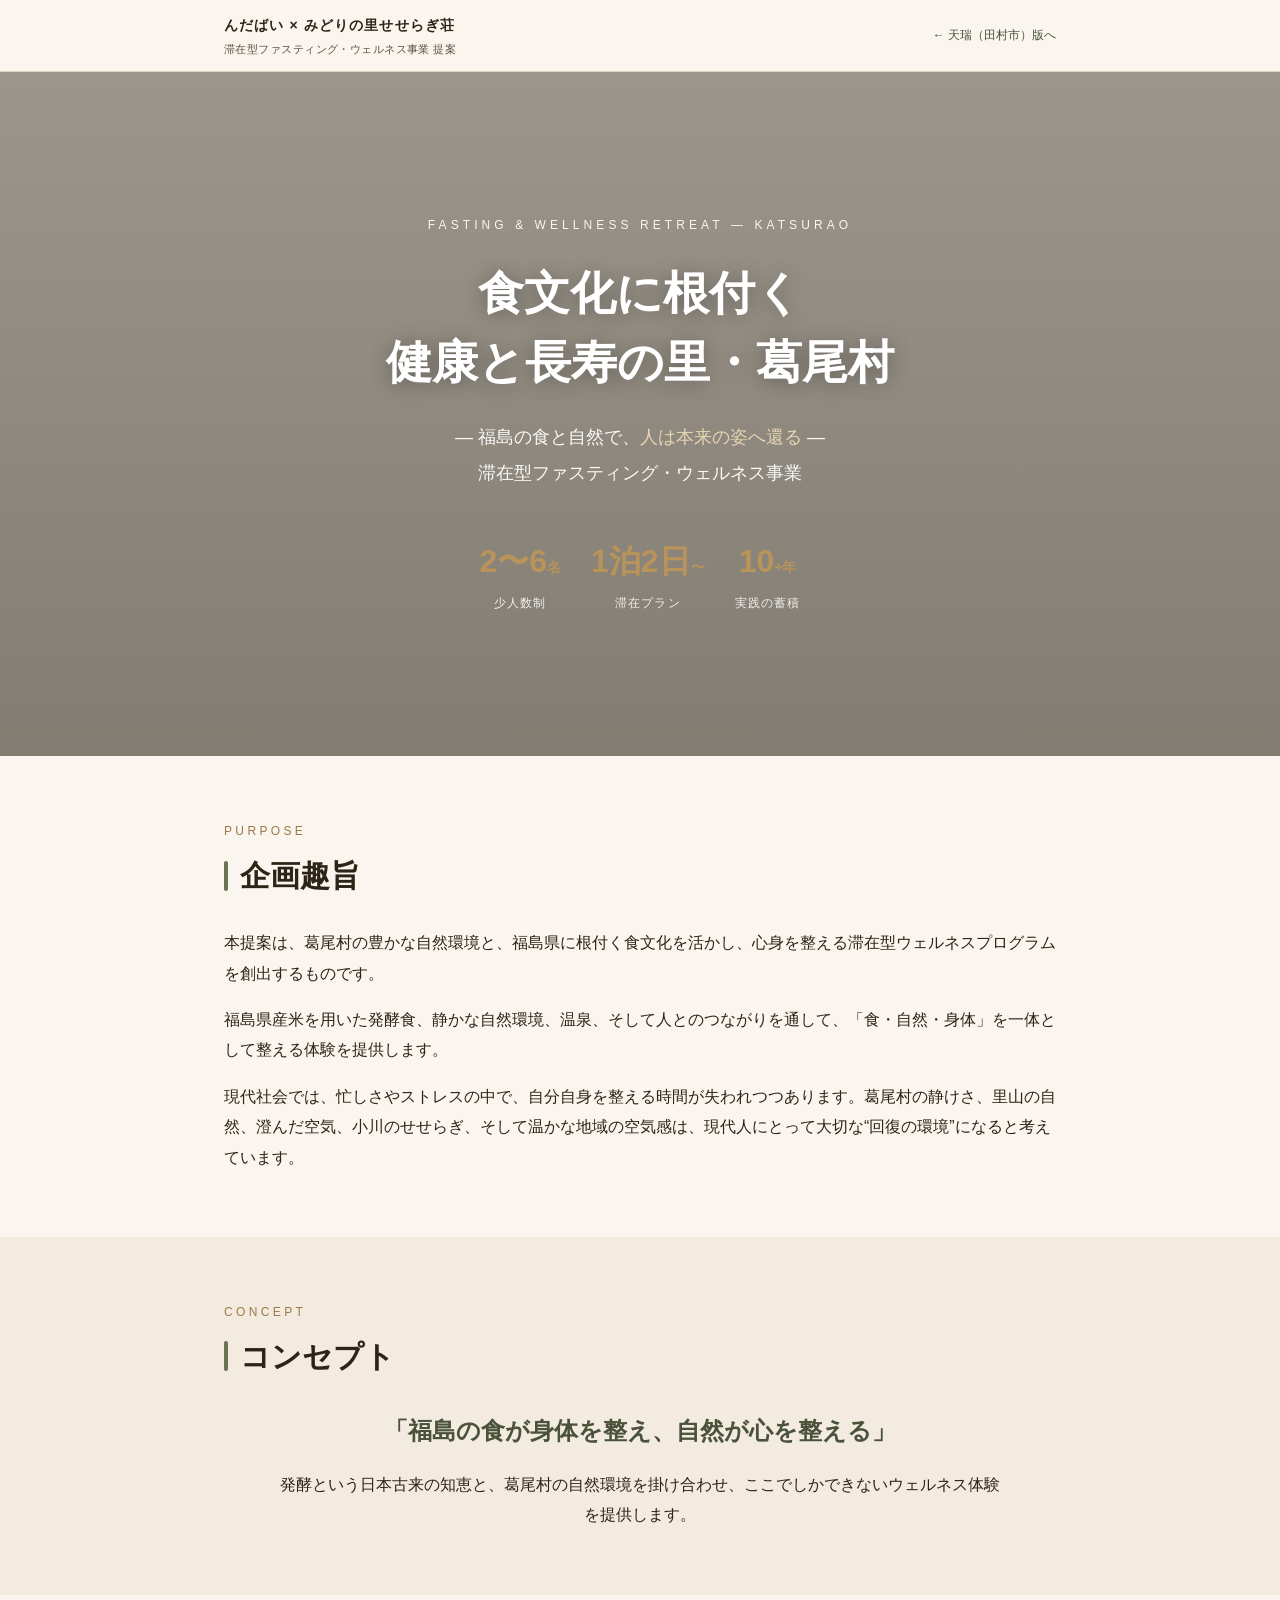
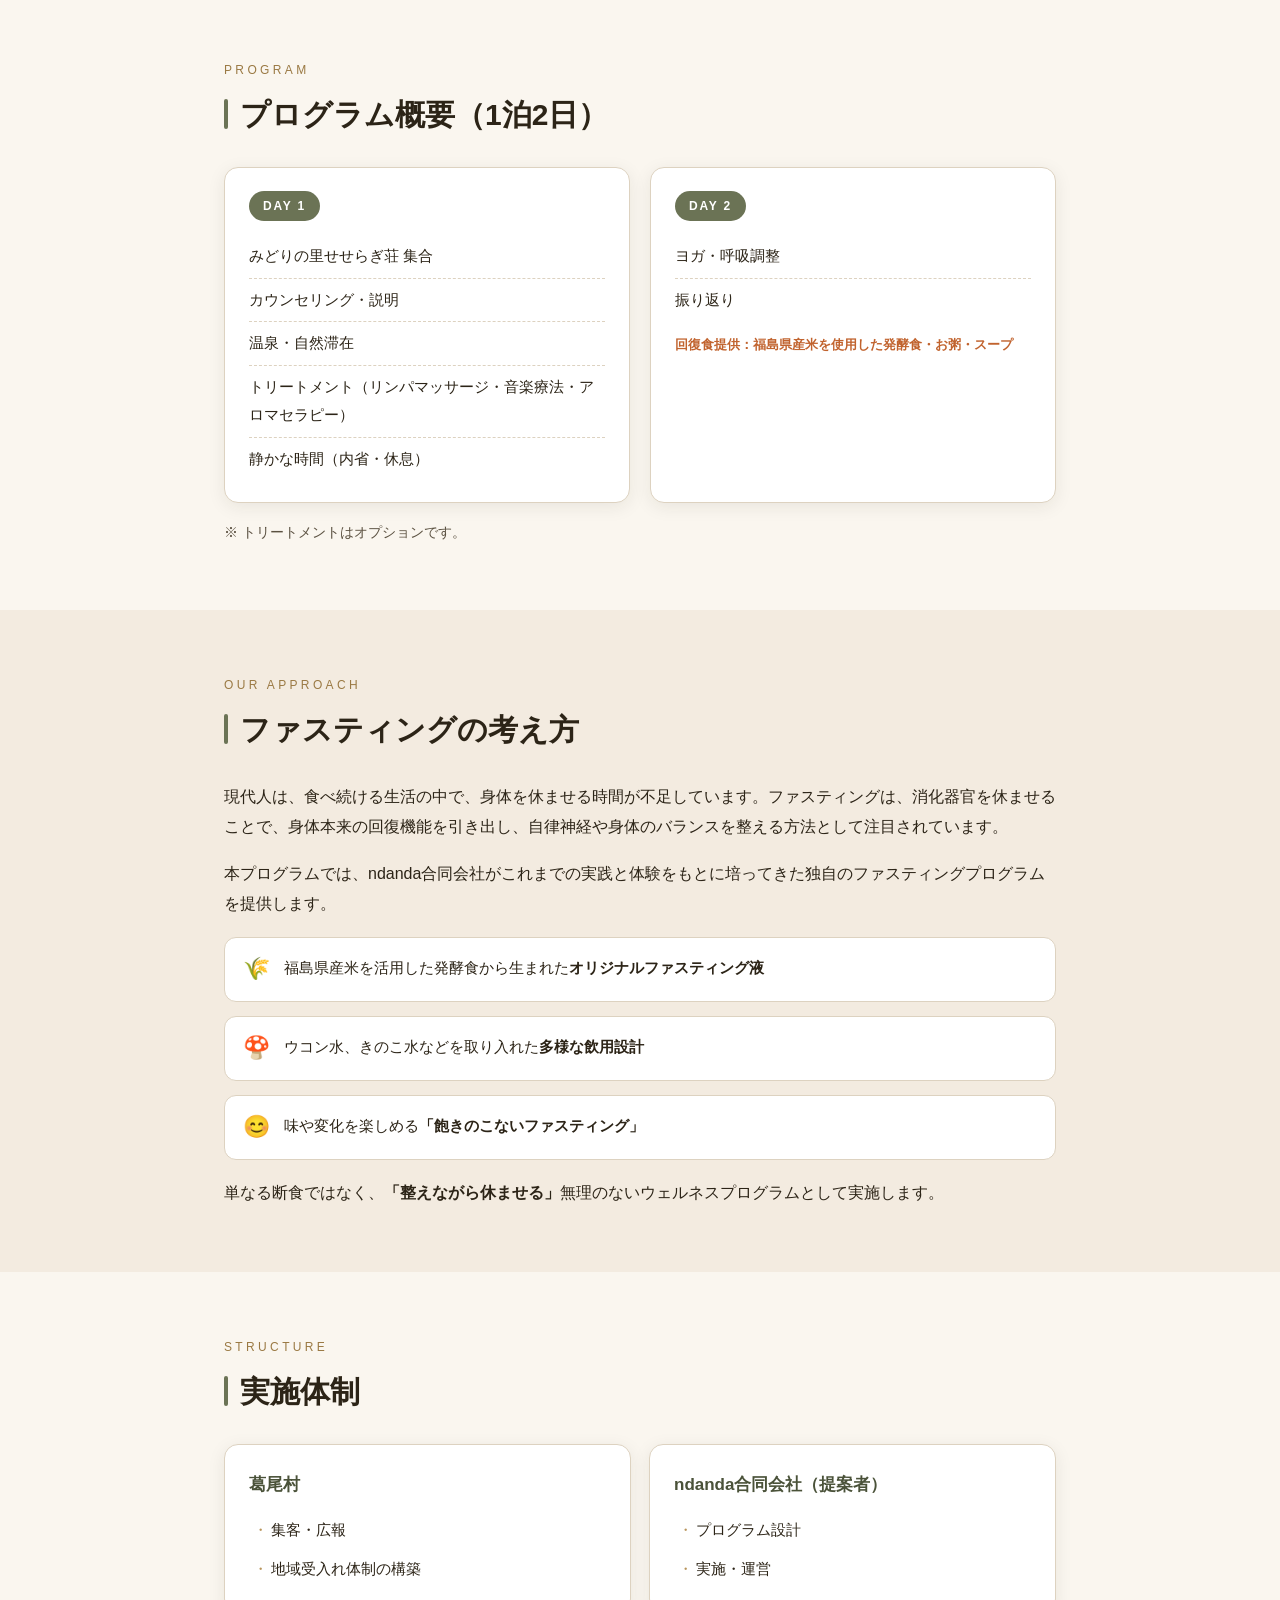
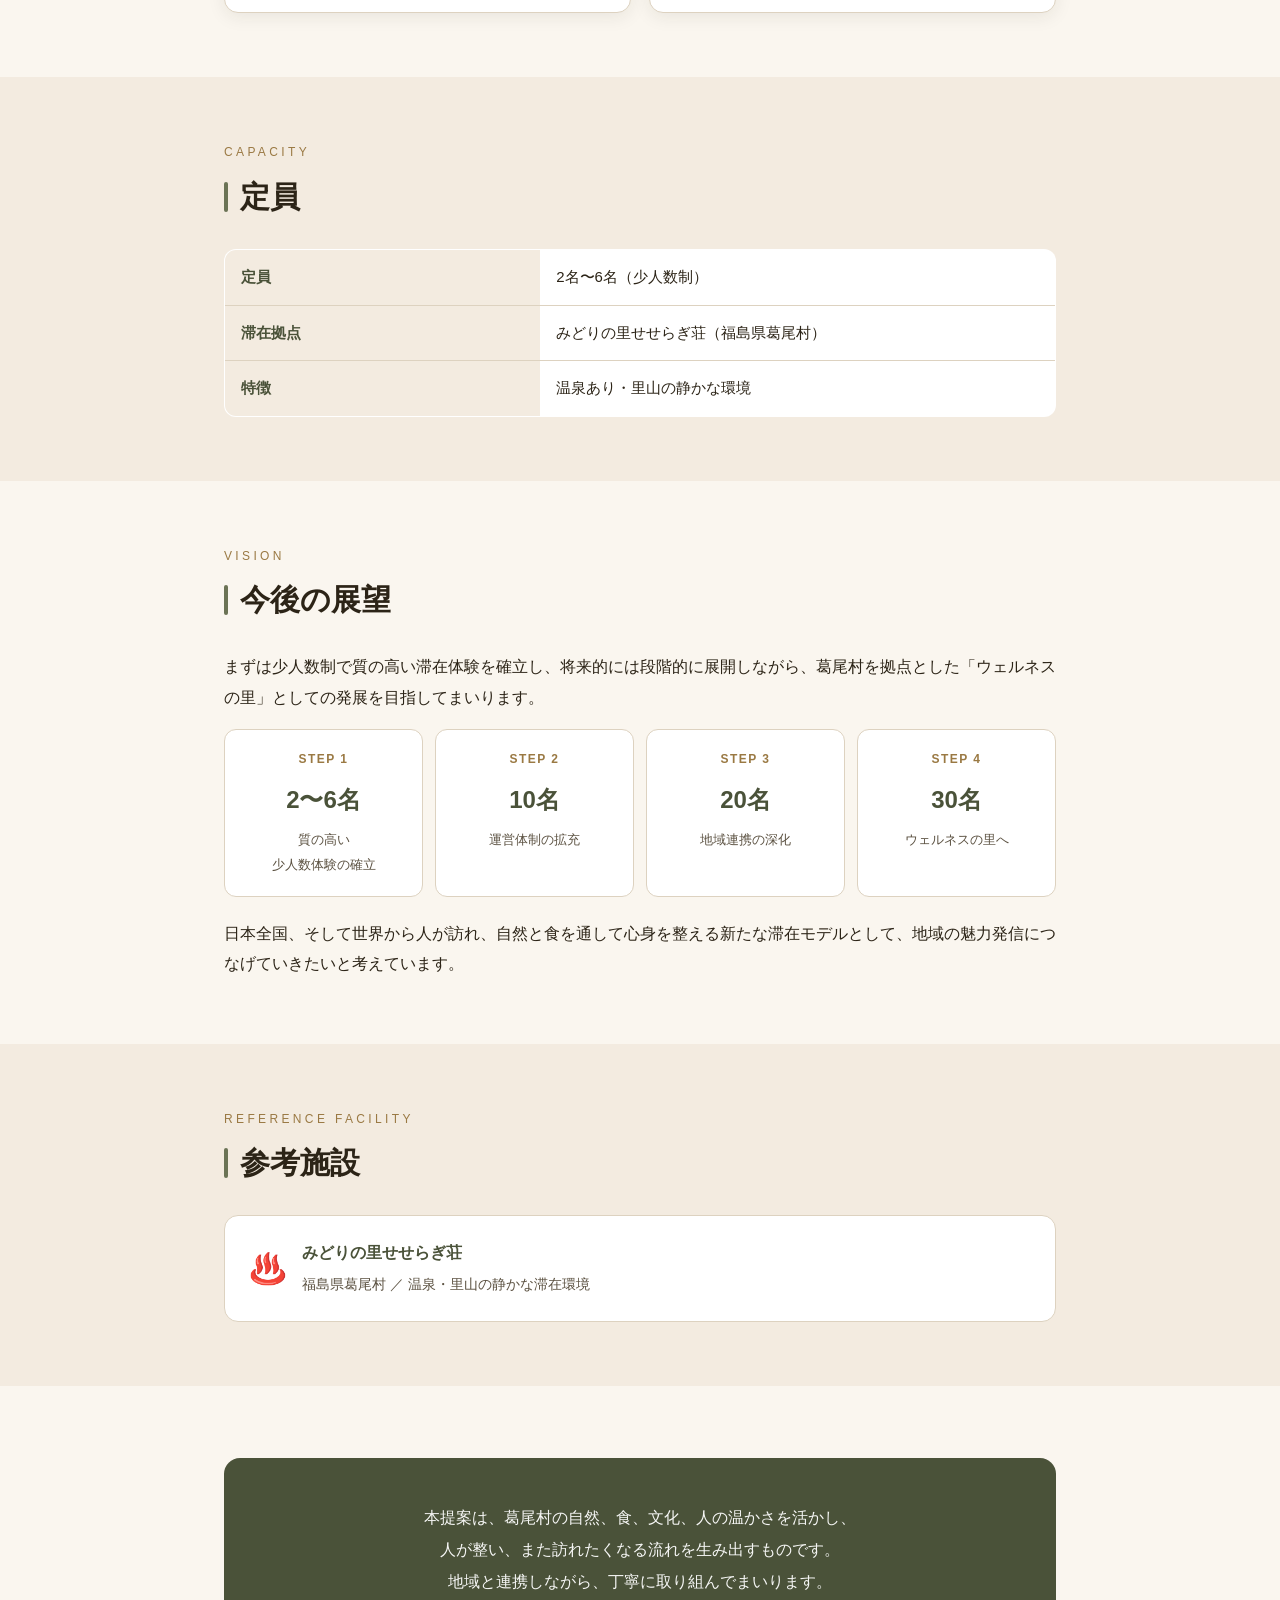
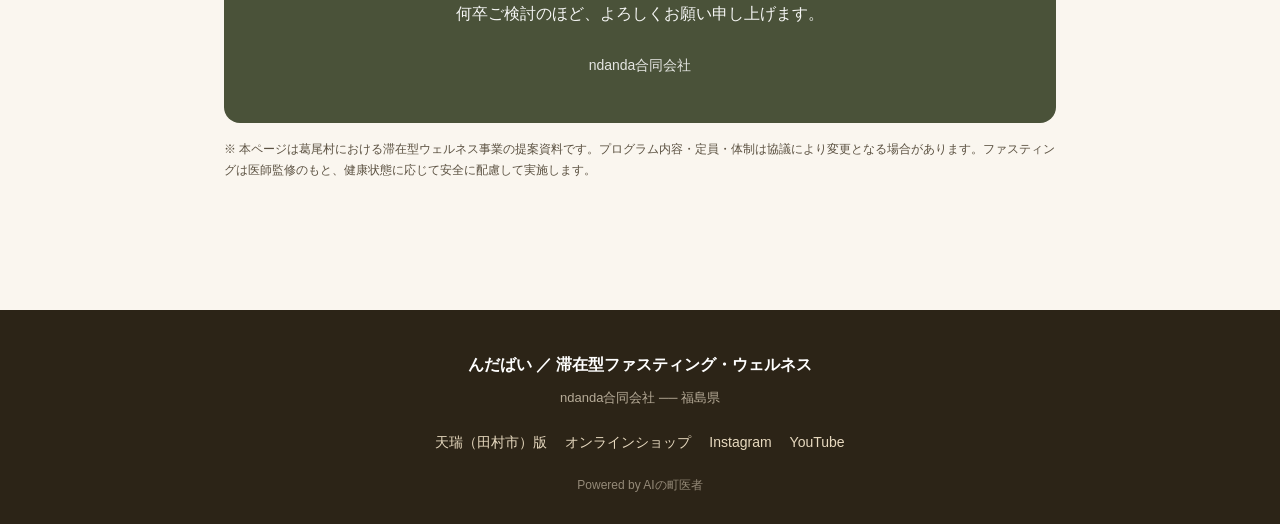
==== katsurao/index.html @ 5b728c26 "feat(katsurao): 葛尾村バージョンの提案ページを追加 - katsurao/index.html を新設（みどりの里せせらぎ荘・温泉ベース） - 提供企画書を整理して構成: 企画趣旨／コ" ====
<!DOCTYPE html>
<html lang="ja">
<head>
<meta charset="UTF-8">
<meta name="viewport" content="width=device-width, initial-scale=1.0">
<title>滞在型ファスティング・ウェルネス事業 提案｜健康と長寿の里・葛尾村（かつらおむら）</title>
<meta name="description" content="福島県葛尾村の自然と食文化を活かした滞在型ファスティング・ウェルネス事業の提案。みどりの里せせらぎ荘を拠点に、発酵食・温泉・自然で心身を整えるウェルネスの里づくり。ndanda合同会社。">
<meta property="og:title" content="健康と長寿の里・葛尾村｜滞在型ファスティング・ウェルネス事業 提案">
<meta property="og:description" content="福島の食と自然で、人は本来の姿へ還る。葛尾村を拠点としたウェルネスの里づくり提案。">
<meta property="og:type" content="article">
<meta name="robots" content="noindex,follow">
<style>
* { margin: 0; padding: 0; box-sizing: border-box; }

:root {
  --ink: #2c2417;
  --ink-soft: #5b5141;
  --paper: #faf6ef;
  --washi: #f3ebe0;
  --gold: #b8945a;
  --gold-dark: #9a7943;
  --moss: #6b7355;
  --moss-dark: #4a5239;
  --accent: #c1632e;
  --line: #ddd2c0;
  --shadow: rgba(44, 36, 23, 0.08);
}

body {
  font-family: -apple-system, BlinkMacSystemFont, "Hiragino Kaku Gothic ProN", "Hiragino Sans", "Yu Gothic", sans-serif;
  background: var(--paper);
  color: var(--ink);
  line-height: 1.9;
  font-size: 16px;
  -webkit-font-smoothing: antialiased;
}

.container { max-width: 880px; margin: 0 auto; padding: 0 24px; }

/* ===== Top bar ===== */
.topbar {
  position: sticky; top: 0; z-index: 50;
  background: rgba(250, 246, 239, 0.92);
  backdrop-filter: blur(8px);
  border-bottom: 1px solid var(--line);
}
.topbar .inner {
  max-width: 880px; margin: 0 auto; padding: 12px 24px;
  display: flex; align-items: center; justify-content: space-between; gap: 12px;
}
.topbar .brand { font-size: 14px; font-weight: 700; letter-spacing: .08em; color: var(--ink); }
.topbar .brand small { display:block; font-weight: 400; font-size: 11px; color: var(--ink-soft); letter-spacing:.04em; }
.topbar a.back { font-size: 12px; color: var(--moss-dark); text-decoration: none; white-space: nowrap; }
.topbar a.back:hover { color: var(--accent); }

/* ===== HERO ===== */
.hero {
  position: relative;
  min-height: 76vh;
  display: flex; align-items: center; justify-content: center; text-align: center;
  background:
    linear-gradient(rgba(44,36,23,0.46), rgba(44,36,23,0.58)),
    url("https://images.unsplash.com/photo-1501785888041-af3ef285b470?w=1600&q=80") center/cover;
  color: #fff;
}
.hero-content { max-width: 760px; padding: 56px 24px; }
.hero .eyebrow {
  font-size: 12px; letter-spacing: 0.34em; text-transform: uppercase;
  margin-bottom: 22px; opacity: 0.92;
}
.hero h1 {
  font-size: clamp(26px, 5vw, 46px); font-weight: 700; line-height: 1.5;
  margin-bottom: 22px; text-shadow: 0 2px 20px rgba(0,0,0,0.3);
}
.hero .sub { font-size: clamp(14px, 2vw, 18px); line-height: 2; opacity: 0.95; }
.hero .sub em { font-style: normal; color: #ecd9b5; }
.hero .stats { display: flex; gap: 30px; justify-content: center; margin-top: 40px; flex-wrap: wrap; }
.hero .stat { text-align: center; }
.hero .stat .num { font-size: clamp(22px, 4vw, 32px); font-weight: 700; color: var(--gold); }
.hero .stat .label { font-size: 12px; letter-spacing: 0.1em; opacity: 0.88; }

/* ===== SECTION ===== */
.section { padding: 64px 0; }
.section.alt { background: var(--washi); }
.section-head { margin-bottom: 30px; }
.section-head .en {
  display: block; font-size: 12px; letter-spacing: 0.28em; text-transform: uppercase;
  color: var(--gold-dark); margin-bottom: 10px;
}
.section-head h2 {
  font-size: clamp(21px, 3.4vw, 30px); font-weight: 700; line-height: 1.5; color: var(--ink);
  position: relative; padding-left: 16px;
}
.section-head h2::before {
  content: ""; position: absolute; left: 0; top: 0.25em; bottom: 0.25em; width: 4px;
  background: var(--moss); border-radius: 2px;
}
.lead-quote {
  font-size: clamp(18px, 2.6vw, 24px); font-weight: 700; color: var(--moss-dark);
  line-height: 1.8; text-align: center; margin: 8px auto 4px; max-width: 720px;
}
p.body { margin-bottom: 16px; color: var(--ink); }
p.body:last-child { margin-bottom: 0; }
.muted { color: var(--ink-soft); font-size: 14px; }

/* ===== CARDS / GRID ===== */
.grid { display: grid; gap: 18px; }
.grid.cols-2 { grid-template-columns: repeat(2, 1fr); }
@media (max-width: 680px) { .grid.cols-2 { grid-template-columns: 1fr; } }

.card {
  background: #fff; border: 1px solid var(--line); border-radius: 14px;
  padding: 24px; box-shadow: 0 4px 18px var(--shadow);
}
.card h3 { font-size: 17px; color: var(--moss-dark); margin-bottom: 10px; }
.card ul { list-style: none; }
.card ul li { padding: 5px 0 5px 22px; position: relative; font-size: 15px; }
.card ul li::before { content: "・"; position: absolute; left: 4px; color: var(--gold); }

/* ===== SCHEDULE (timeline) ===== */
.day-wrap { display: grid; gap: 20px; grid-template-columns: repeat(2, 1fr); }
@media (max-width: 680px) { .day-wrap { grid-template-columns: 1fr; } }
.day {
  background: #fff; border: 1px solid var(--line); border-radius: 14px; padding: 22px 24px;
  box-shadow: 0 4px 18px var(--shadow);
}
.day .day-label {
  display: inline-block; font-size: 12px; letter-spacing: .15em; font-weight: 700;
  color: #fff; background: var(--moss); padding: 4px 14px; border-radius: 20px; margin-bottom: 14px;
}
.day ol { list-style: none; }
.day ol li { padding: 7px 0; border-bottom: 1px dashed var(--line); font-size: 15px; }
.day ol li:last-child { border-bottom: none; }
.day .note { margin-top: 12px; font-size: 13px; color: var(--accent); font-weight: 600; }

/* ===== FEATURE list ===== */
.features { display: grid; gap: 14px; }
.feature {
  display: flex; gap: 14px; align-items: flex-start;
  background: #fff; border: 1px solid var(--line); border-radius: 12px; padding: 16px 18px;
}
.feature .ic { font-size: 22px; line-height: 1.4; flex: none; }
.feature .tx { font-size: 15px; }

/* ===== TABLE ===== */
.tbl { width: 100%; border-collapse: collapse; background: #fff; border-radius: 12px; overflow: hidden; border: 1px solid var(--line); }
.tbl th, .tbl td { padding: 13px 16px; text-align: left; border-bottom: 1px solid var(--line); font-size: 15px; }
.tbl th { background: var(--washi); color: var(--moss-dark); font-weight: 700; width: 38%; }
.tbl tr:last-child th, .tbl tr:last-child td { border-bottom: none; }

/* ===== ROADMAP ===== */
.roadmap { display: flex; gap: 12px; flex-wrap: wrap; margin-top: 8px; }
.phase {
  flex: 1; min-width: 120px; background: #fff; border: 1px solid var(--line);
  border-radius: 12px; padding: 18px 16px; text-align: center;
}
.phase .stage { font-size: 12px; letter-spacing: .12em; color: var(--gold-dark); font-weight: 700; }
.phase .cap { font-size: 24px; font-weight: 700; color: var(--moss-dark); margin: 6px 0; }
.phase .desc { font-size: 13px; color: var(--ink-soft); }

/* ===== closing ===== */
.closing {
  text-align: center; background: var(--moss-dark); color: #fff; border-radius: 16px;
  padding: 44px 28px; margin-top: 8px;
}
.closing p { font-size: 16px; line-height: 2; opacity: 0.95; }
.closing .sign { margin-top: 22px; font-size: 14px; opacity: 0.85; }

/* ===== reference / CTA ===== */
.refbox {
  display: flex; gap: 16px; align-items: center; flex-wrap: wrap;
  background: #fff; border: 1px solid var(--line); border-radius: 14px; padding: 22px 24px;
}
.refbox .ic { font-size: 30px; }
.refbox .meta strong { display: block; font-size: 16px; color: var(--moss-dark); }
.refbox .meta span { font-size: 14px; color: var(--ink-soft); }

/* ===== FOOTER ===== */
footer {
  background: var(--ink); color: #d9cdb8; padding: 40px 0 28px; margin-top: 64px; text-align: center;
}
footer .ftitle { font-size: 16px; font-weight: 700; color: #fff; margin-bottom: 6px; }
footer .fsub { font-size: 13px; opacity: 0.8; margin-bottom: 18px; }
footer .flinks { display: flex; gap: 18px; justify-content: center; flex-wrap: wrap; margin-bottom: 18px; }
footer .flinks a { color: #e7d9bf; text-decoration: none; font-size: 14px; }
footer .flinks a:hover { color: var(--gold); }
footer .credit { font-size: 12px; opacity: 0.6; }

.disclaimer { font-size: 12px; color: var(--ink-soft); line-height: 1.8; margin-top: 16px; }
</style>
</head>
<body>

<!-- ===== Top bar ===== -->
<div class="topbar">
  <div class="inner">
    <div class="brand">んだばい × みどりの里せせらぎ荘<small>滞在型ファスティング・ウェルネス事業 提案</small></div>
    <a class="back" href="../">← 天瑞（田村市）版へ</a>
  </div>
</div>

<!-- ===== HERO ===== -->
<section class="hero">
  <div class="hero-content">
    <div class="eyebrow">Fasting &amp; Wellness Retreat &mdash; Katsurao</div>
    <h1>食文化に根付く<br>健康と長寿の里・葛尾村</h1>
    <p class="sub">― 福島の食と自然で、<em>人は本来の姿へ還る</em> ―<br>滞在型ファスティング・ウェルネス事業</p>
    <div class="stats">
      <div class="stat"><div class="num">2〜6<span style="font-size:14px">名</span></div><div class="label">少人数制</div></div>
      <div class="stat"><div class="num">1泊2日<span style="font-size:14px">〜</span></div><div class="label">滞在プラン</div></div>
      <div class="stat"><div class="num">10<span style="font-size:14px">+年</span></div><div class="label">実践の蓄積</div></div>
    </div>
  </div>
</section>

<!-- ===== 企画趣旨 ===== -->
<section class="section">
  <div class="container">
    <div class="section-head">
      <span class="en">Purpose</span>
      <h2>企画趣旨</h2>
    </div>
    <p class="body">本提案は、葛尾村の豊かな自然環境と、福島県に根付く食文化を活かし、心身を整える滞在型ウェルネスプログラムを創出するものです。</p>
    <p class="body">福島県産米を用いた発酵食、静かな自然環境、温泉、そして人とのつながりを通して、「食・自然・身体」を一体として整える体験を提供します。</p>
    <p class="body">現代社会では、忙しさやストレスの中で、自分自身を整える時間が失われつつあります。葛尾村の静けさ、里山の自然、澄んだ空気、小川のせせらぎ、そして温かな地域の空気感は、現代人にとって大切な&ldquo;回復の環境&rdquo;になると考えています。</p>
  </div>
</section>

<!-- ===== コンセプト ===== -->
<section class="section alt">
  <div class="container">
    <div class="section-head">
      <span class="en">Concept</span>
      <h2>コンセプト</h2>
    </div>
    <p class="lead-quote">「福島の食が身体を整え、自然が心を整える」</p>
    <p class="body" style="text-align:center; max-width:720px; margin:18px auto 0;">発酵という日本古来の知恵と、葛尾村の自然環境を掛け合わせ、ここでしかできないウェルネス体験を提供します。</p>
  </div>
</section>

<!-- ===== プログラム概要 ===== -->
<section class="section">
  <div class="container">
    <div class="section-head">
      <span class="en">Program</span>
      <h2>プログラム概要（1泊2日）</h2>
    </div>
    <div class="day-wrap">
      <div class="day">
        <span class="day-label">DAY 1</span>
        <ol>
          <li>みどりの里せせらぎ荘 集合</li>
          <li>カウンセリング・説明</li>
          <li>温泉・自然滞在</li>
          <li>トリートメント（リンパマッサージ・音楽療法・アロマセラピー）</li>
          <li>静かな時間（内省・休息）</li>
        </ol>
      </div>
      <div class="day">
        <span class="day-label">DAY 2</span>
        <ol>
          <li>ヨガ・呼吸調整</li>
          <li>振り返り</li>
        </ol>
        <div class="note">回復食提供：福島県産米を使用した発酵食・お粥・スープ</div>
      </div>
    </div>
    <p class="muted" style="margin-top:16px;">※ トリートメントはオプションです。</p>
  </div>
</section>

<!-- ===== ファスティングの考え方 ===== -->
<section class="section alt">
  <div class="container">
    <div class="section-head">
      <span class="en">Our Approach</span>
      <h2>ファスティングの考え方</h2>
    </div>
    <p class="body">現代人は、食べ続ける生活の中で、身体を休ませる時間が不足しています。ファスティングは、消化器官を休ませることで、身体本来の回復機能を引き出し、自律神経や身体のバランスを整える方法として注目されています。</p>
    <p class="body">本プログラムでは、ndanda合同会社がこれまでの実践と体験をもとに培ってきた独自のファスティングプログラムを提供します。</p>
    <div class="features" style="margin-top:18px;">
      <div class="feature"><div class="ic">🌾</div><div class="tx">福島県産米を活用した発酵食から生まれた<strong>オリジナルファスティング液</strong></div></div>
      <div class="feature"><div class="ic">🍄</div><div class="tx">ウコン水、きのこ水などを取り入れた<strong>多様な飲用設計</strong></div></div>
      <div class="feature"><div class="ic">😊</div><div class="tx">味や変化を楽しめる<strong>「飽きのこないファスティング」</strong></div></div>
    </div>
    <p class="body" style="margin-top:18px;">単なる断食ではなく、<strong>「整えながら休ませる」</strong>無理のないウェルネスプログラムとして実施します。</p>
  </div>
</section>

<!-- ===== 実施体制 ===== -->
<section class="section">
  <div class="container">
    <div class="section-head">
      <span class="en">Structure</span>
      <h2>実施体制</h2>
    </div>
    <div class="grid cols-2">
      <div class="card">
        <h3>葛尾村</h3>
        <ul>
          <li>集客・広報</li>
          <li>地域受入れ体制の構築</li>
        </ul>
      </div>
      <div class="card">
        <h3>ndanda合同会社（提案者）</h3>
        <ul>
          <li>プログラム設計</li>
          <li>実施・運営</li>
        </ul>
      </div>
    </div>
  </div>
</section>

<!-- ===== 定員 ===== -->
<section class="section alt">
  <div class="container">
    <div class="section-head">
      <span class="en">Capacity</span>
      <h2>定員</h2>
    </div>
    <table class="tbl">
      <tr><th>定員</th><td>2名〜6名（少人数制）</td></tr>
      <tr><th>滞在拠点</th><td>みどりの里せせらぎ荘（福島県葛尾村）</td></tr>
      <tr><th>特徴</th><td>温泉あり・里山の静かな環境</td></tr>
    </table>
  </div>
</section>

<!-- ===== 今後の展望 ===== -->
<section class="section">
  <div class="container">
    <div class="section-head">
      <span class="en">Vision</span>
      <h2>今後の展望</h2>
    </div>
    <p class="body">まずは少人数制で質の高い滞在体験を確立し、将来的には段階的に展開しながら、葛尾村を拠点とした「ウェルネスの里」としての発展を目指してまいります。</p>
    <div class="roadmap">
      <div class="phase"><div class="stage">STEP 1</div><div class="cap">2〜6名</div><div class="desc">質の高い<br>少人数体験の確立</div></div>
      <div class="phase"><div class="stage">STEP 2</div><div class="cap">10名</div><div class="desc">運営体制の拡充</div></div>
      <div class="phase"><div class="stage">STEP 3</div><div class="cap">20名</div><div class="desc">地域連携の深化</div></div>
      <div class="phase"><div class="stage">STEP 4</div><div class="cap">30名</div><div class="desc">ウェルネスの里へ</div></div>
    </div>
    <p class="body" style="margin-top:22px;">日本全国、そして世界から人が訪れ、自然と食を通して心身を整える新たな滞在モデルとして、地域の魅力発信につなげていきたいと考えています。</p>
  </div>
</section>

<!-- ===== 参考施設 ===== -->
<section class="section alt">
  <div class="container">
    <div class="section-head">
      <span class="en">Reference Facility</span>
      <h2>参考施設</h2>
    </div>
    <div class="refbox">
      <div class="ic">♨️</div>
      <div class="meta">
        <strong>みどりの里せせらぎ荘</strong>
        <span>福島県葛尾村 ／ 温泉・里山の静かな滞在環境</span>
      </div>
    </div>
  </div>
</section>

<!-- ===== 結び ===== -->
<section class="section">
  <div class="container">
    <div class="closing">
      <p>本提案は、葛尾村の自然、食、文化、人の温かさを活かし、<br>人が整い、また訪れたくなる流れを生み出すものです。</p>
      <p>地域と連携しながら、丁寧に取り組んでまいります。<br>何卒ご検討のほど、よろしくお願い申し上げます。</p>
      <div class="sign">ndanda合同会社</div>
    </div>
    <p class="disclaimer">※ 本ページは葛尾村における滞在型ウェルネス事業の提案資料です。プログラム内容・定員・体制は協議により変更となる場合があります。ファスティングは医師監修のもと、健康状態に応じて安全に配慮して実施します。</p>
  </div>
</section>

<!-- ===== FOOTER ===== -->
<footer>
  <div class="container">
    <div class="ftitle">んだばい ／ 滞在型ファスティング・ウェルネス</div>
    <div class="fsub">ndanda合同会社 ── 福島県</div>
    <div class="flinks">
      <a href="../">天瑞（田村市）版</a>
      <a href="https://ndanda.base.shop/" target="_blank" rel="noopener">オンラインショップ</a>
      <a href="https://www.instagram.com/taeko_hashimoto_japan/" target="_blank" rel="noopener">Instagram</a>
      <a href="https://www.youtube.com/@ndanda369" target="_blank" rel="noopener">YouTube</a>
    </div>
    <div class="credit">Powered by AIの町医者</div>
  </div>
</footer>

</body>
</html>
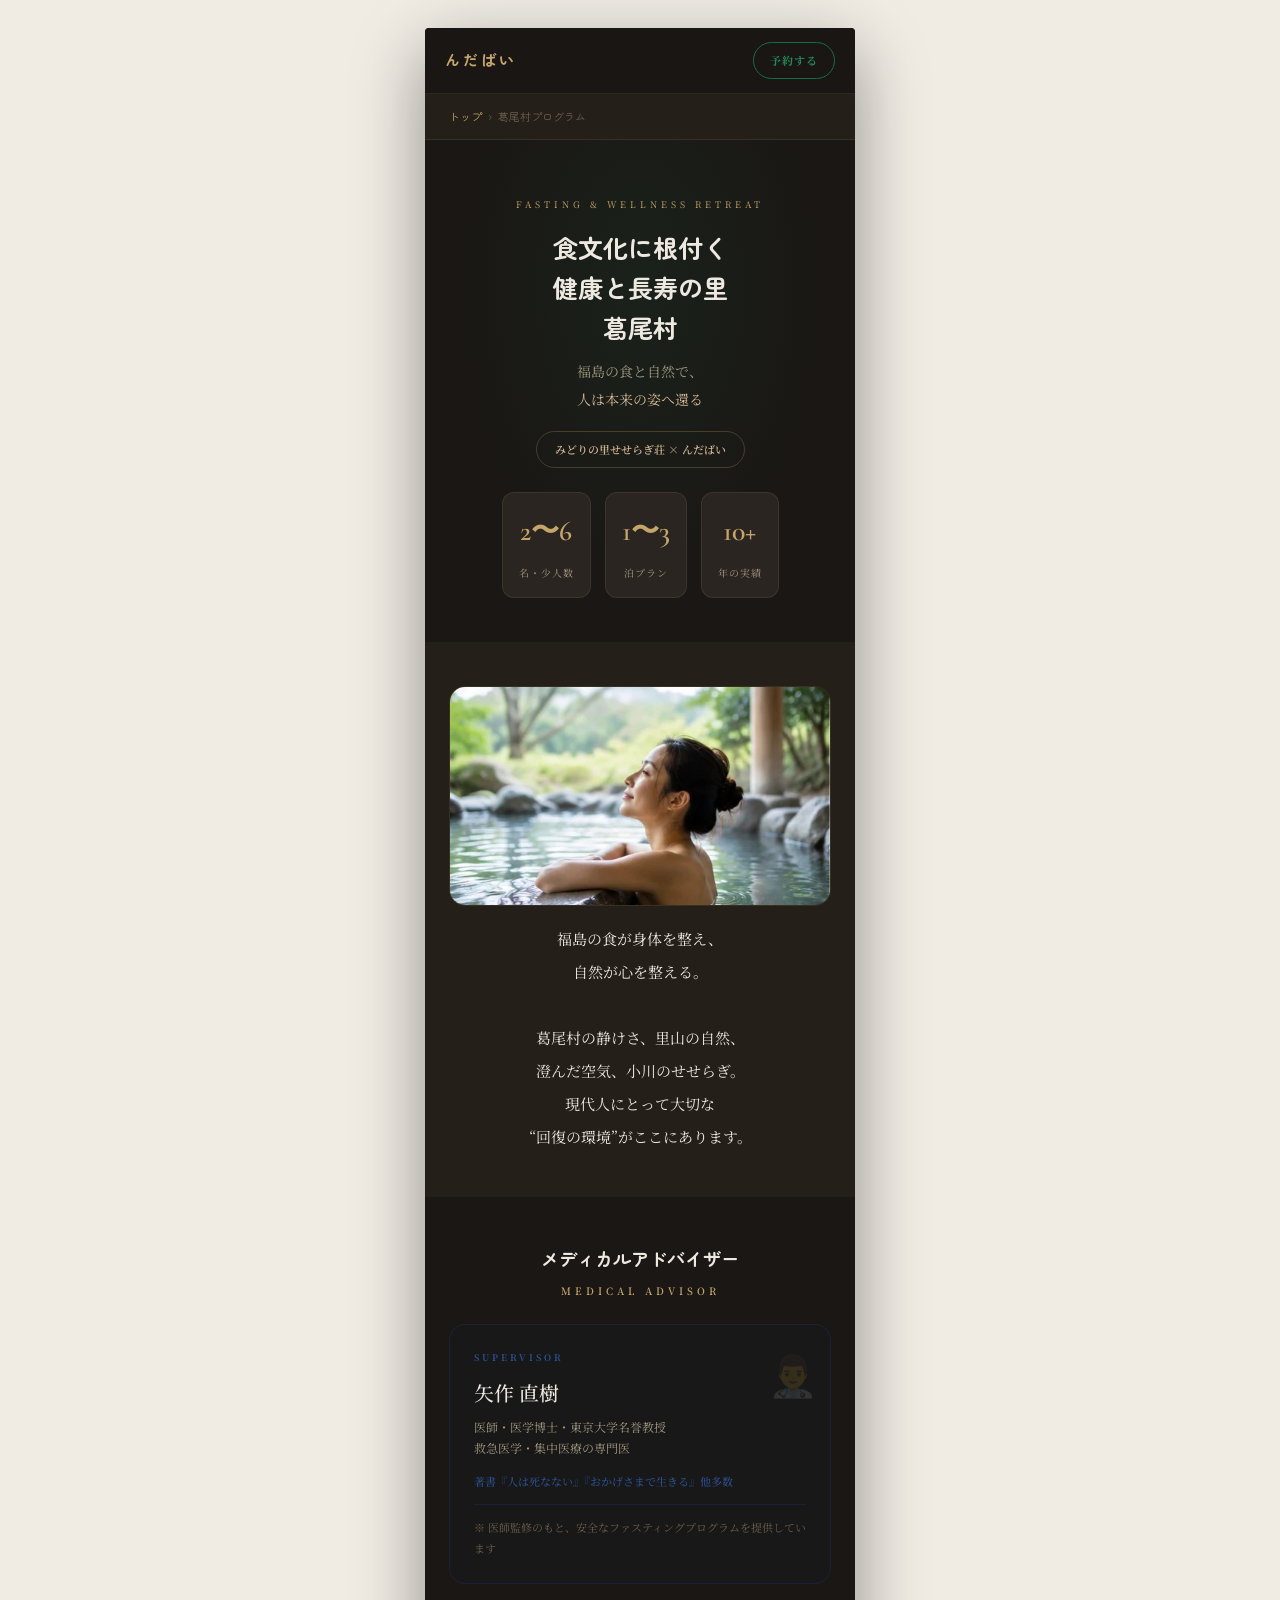
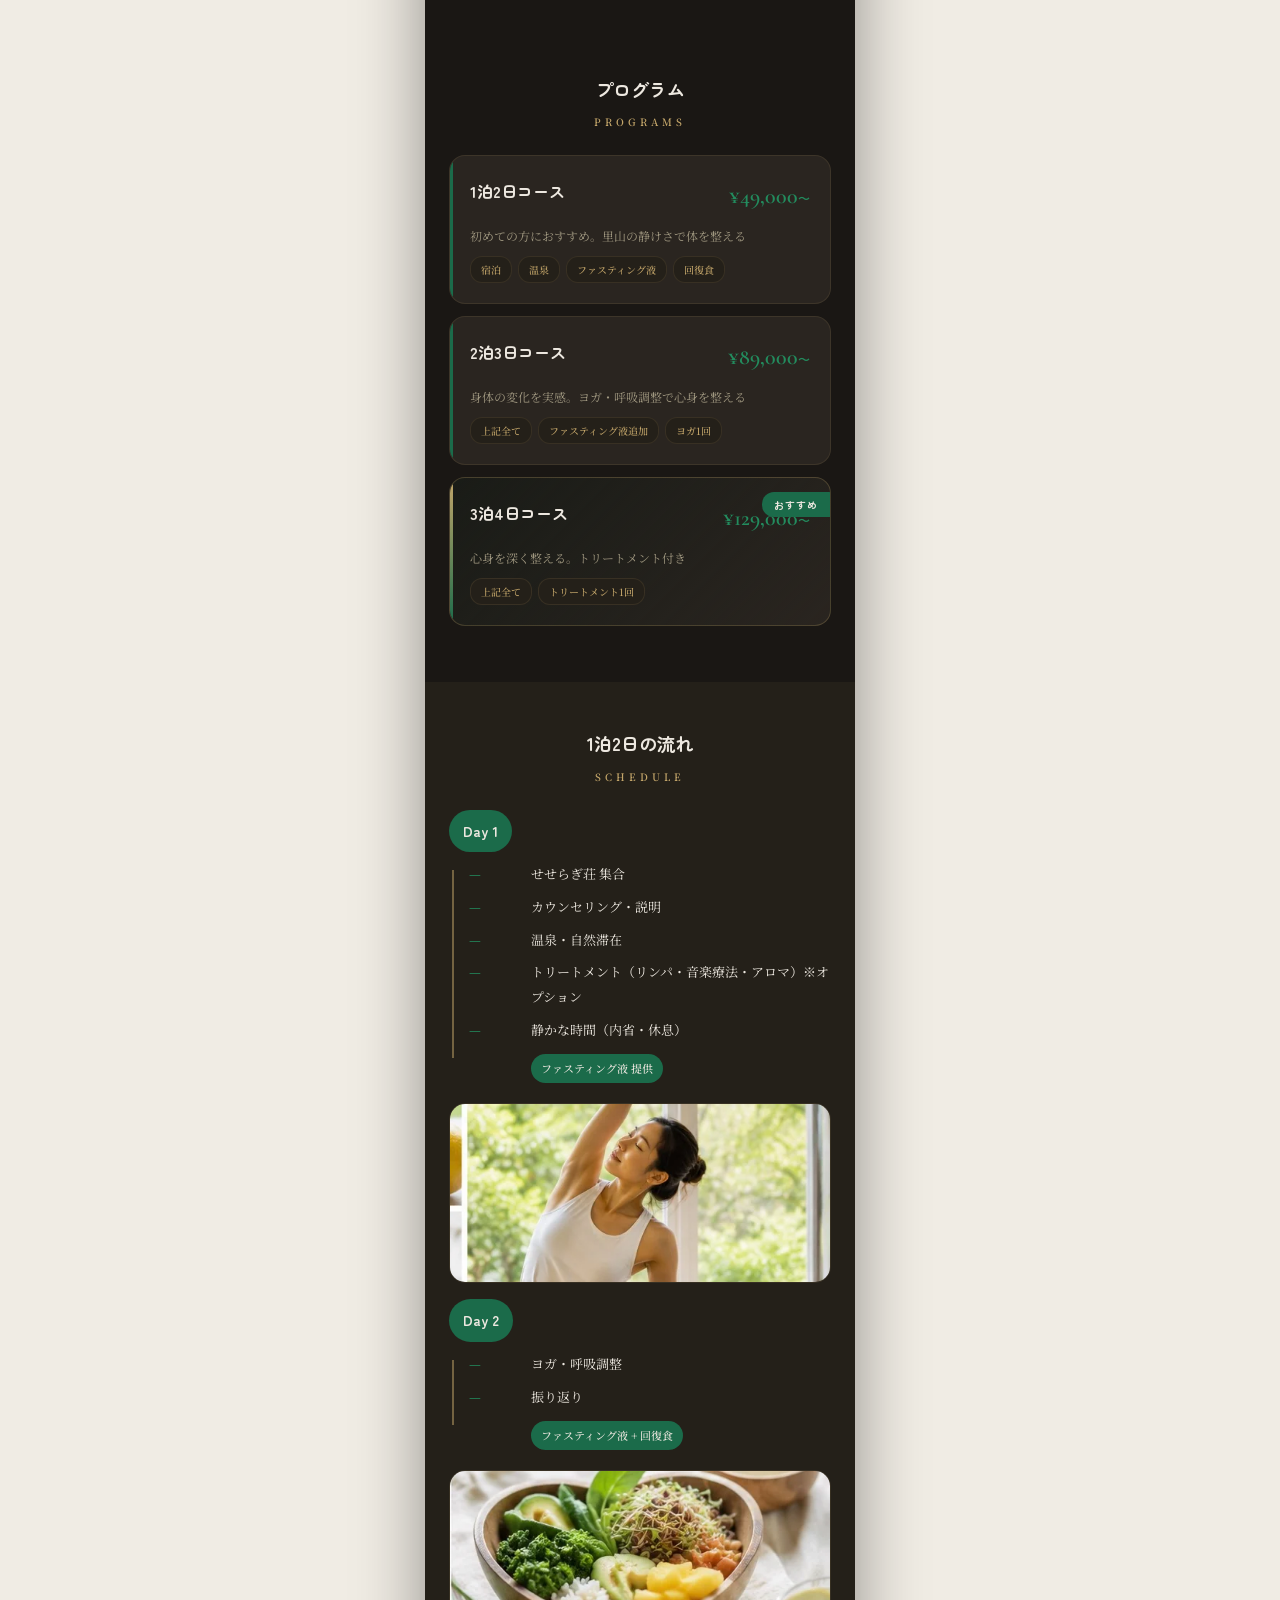
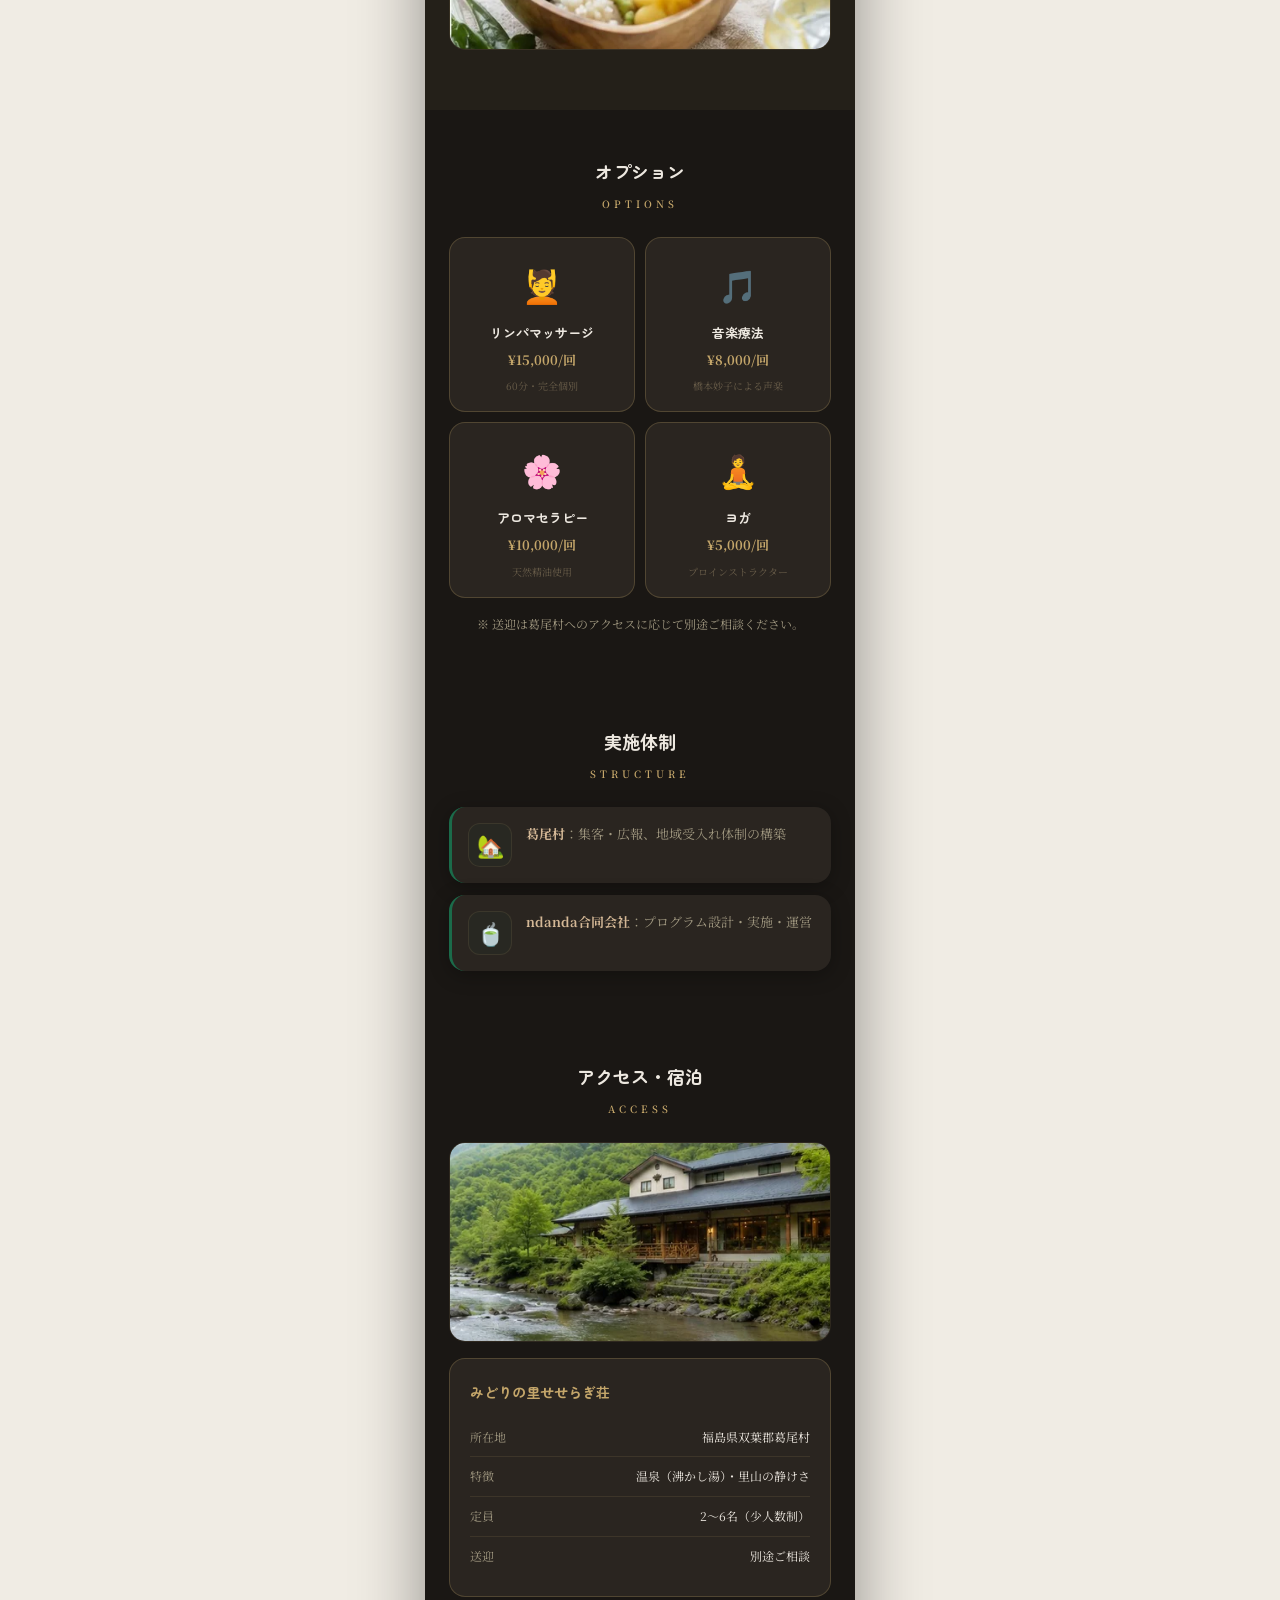
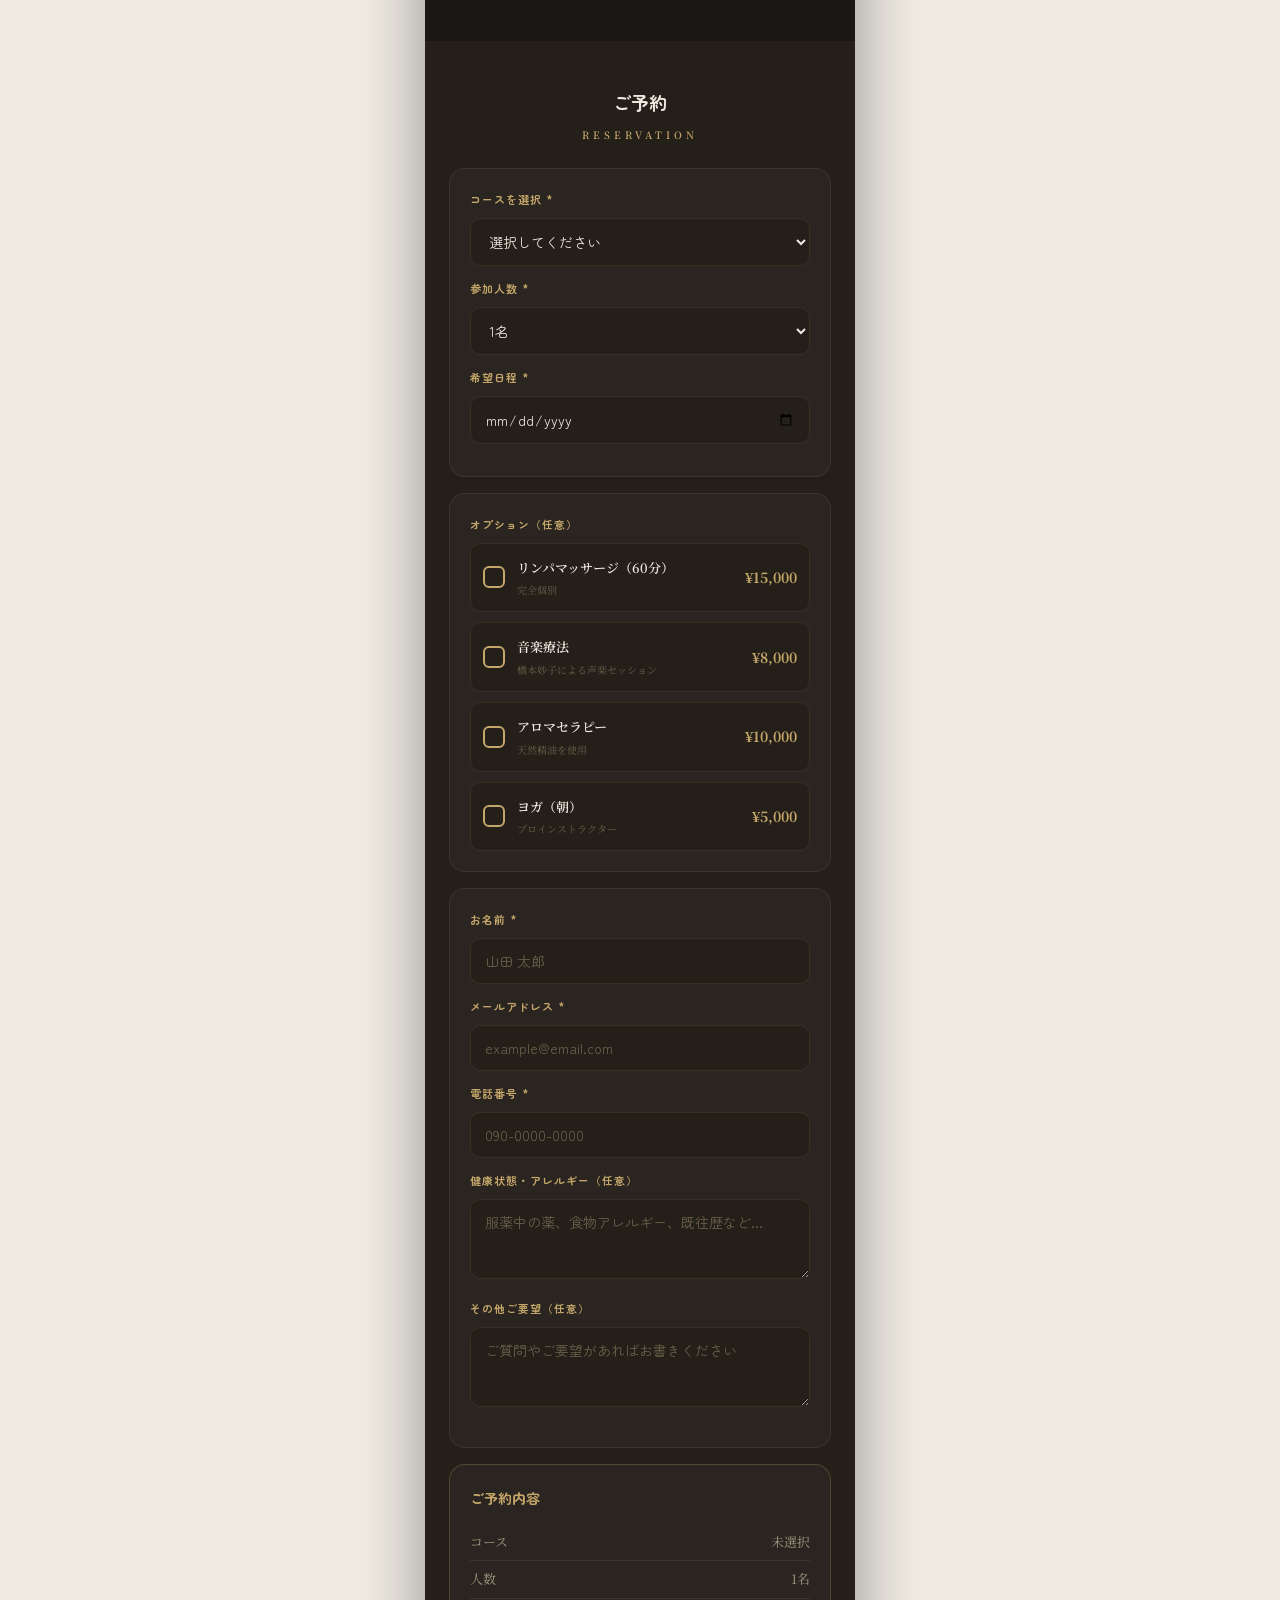
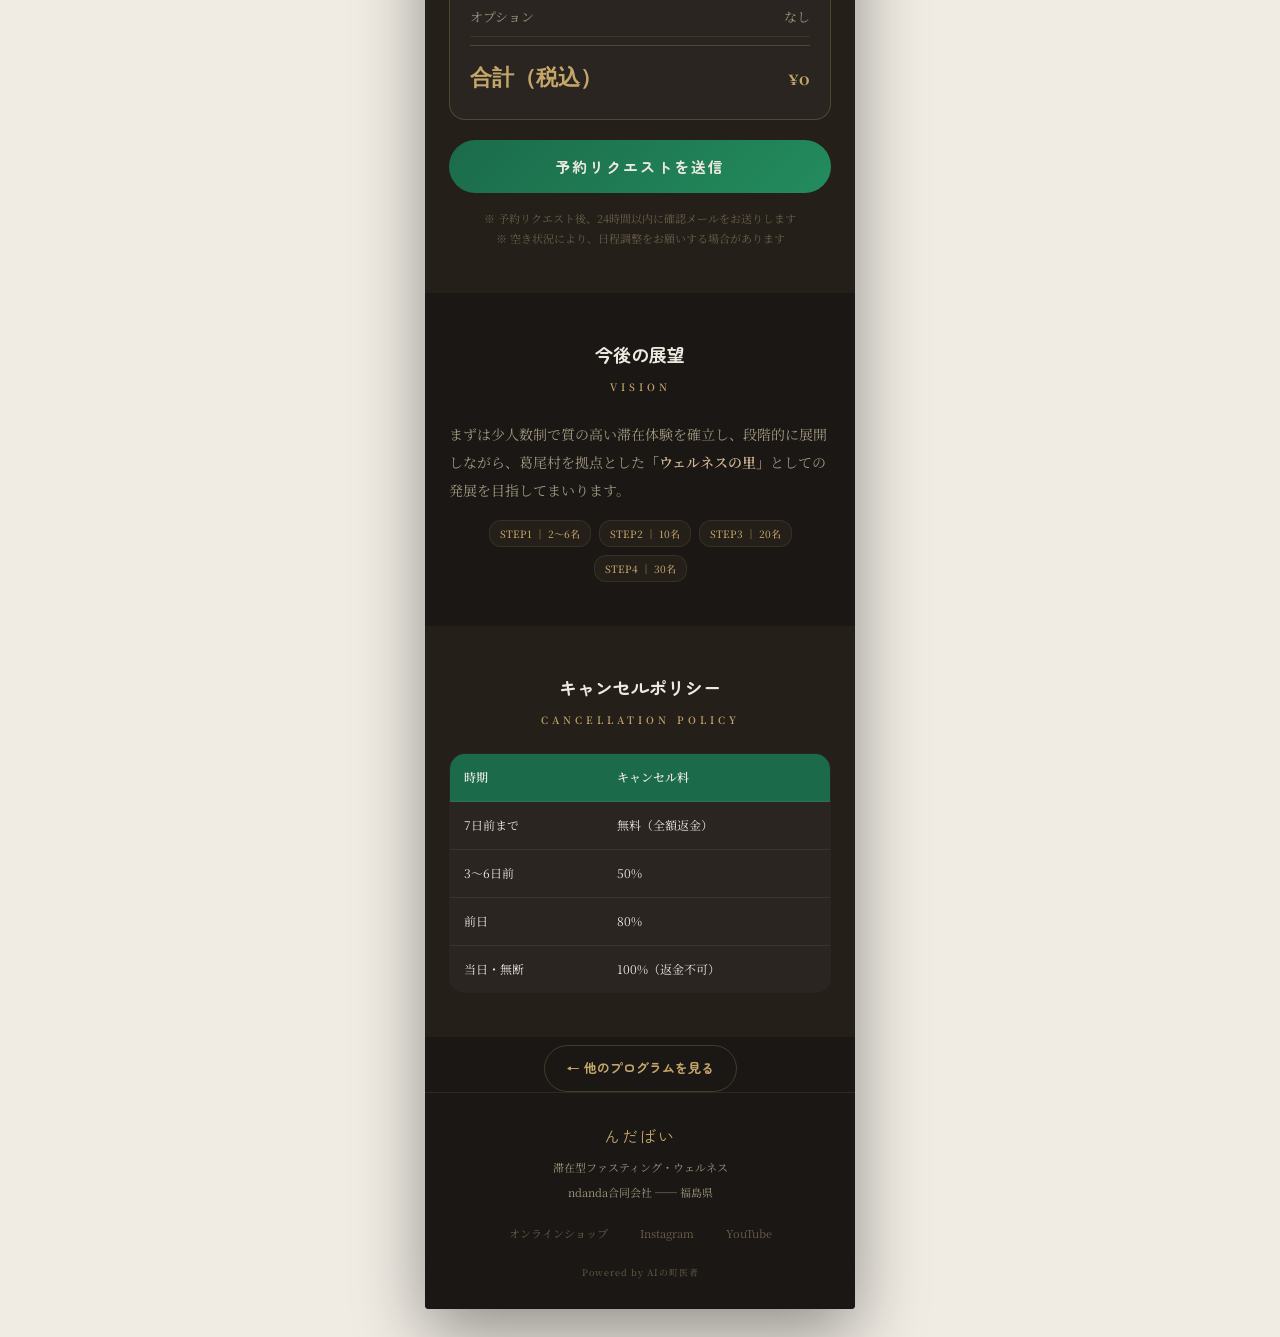
==== commit 36a4ada2: "feat: ダーク＆差し色テーマ化＋施設写真の切り出し配置 - shared/style.css をダーク基調(#1a1714)＋ゴールド＋差し色テーマに刷新（theme-tamura=バーガンディ/" ====
--- a/katsurao/index.html
+++ b/katsurao/index.html
@@ -3,392 +3,322 @@
 <head>
 <meta charset="UTF-8">
 <meta name="viewport" content="width=device-width, initial-scale=1.0">
-<title>滞在型ファスティング・ウェルネス事業 提案｜健康と長寿の里・葛尾村（かつらおむら）</title>
-<meta name="description" content="福島県葛尾村の自然と食文化を活かした滞在型ファスティング・ウェルネス事業の提案。みどりの里せせらぎ荘を拠点に、発酵食・温泉・自然で心身を整えるウェルネスの里づくり。ndanda合同会社。">
-<meta property="og:title" content="健康と長寿の里・葛尾村｜滞在型ファスティング・ウェルネス事業 提案">
-<meta property="og:description" content="福島の食と自然で、人は本来の姿へ還る。葛尾村を拠点としたウェルネスの里づくり提案。">
-<meta property="og:type" content="article">
-<meta name="robots" content="noindex,follow">
-<style>
-* { margin: 0; padding: 0; box-sizing: border-box; }
-
-:root {
-  --ink: #2c2417;
-  --ink-soft: #5b5141;
-  --paper: #faf6ef;
-  --washi: #f3ebe0;
-  --gold: #b8945a;
-  --gold-dark: #9a7943;
-  --moss: #6b7355;
-  --moss-dark: #4a5239;
-  --accent: #c1632e;
-  --line: #ddd2c0;
-  --shadow: rgba(44, 36, 23, 0.08);
+<title>葛尾村×みどりの里せせらぎ荘｜滞在型ファスティング・ウェルネス｜んだばい</title>
+<meta name="description" content="福島県双葉郡葛尾村・みどりの里せせらぎ荘で体験する滞在型ファスティング。温泉と里山の自然、発酵食で心身を整えるウェルネスリトリート。定員2〜6名。">
+<meta name="theme-color" content="#1a1714">
+<link rel="canonical" href="https://hideo-t.github.io/ndabai-fasting/katsurao/">
+<link rel="icon" href="data:image/svg+xml,%3Csvg%20xmlns='http://www.w3.org/2000/svg'%20viewBox='0%200%2032%2032'%3E%3Ccircle%20cx='16'%20cy='16'%20r='16'%20fill='%236b4c2a'/%3E%3Cpath%20d='M16%206c5.5%204.2%207.5%2010%200%2020-7.5-10-5.5-15.8%200-20z'%20fill='%23c4a66a'/%3E%3C/svg%3E">
+<meta property="og:type" content="website">
+<meta property="og:site_name" content="んだばい × みどりの里せせらぎ荘">
+<meta property="og:locale" content="ja_JP">
+<meta property="og:title" content="葛尾村×みどりの里せせらぎ荘｜滞在型ファスティング・ウェルネス">
+<meta property="og:description" content="温泉と里山の自然、発酵食で心身を整える、福島・葛尾村の滞在型ファスティング。">
+<meta property="og:url" content="https://hideo-t.github.io/ndabai-fasting/katsurao/">
+<meta name="twitter:card" content="summary">
+
+<link rel="preconnect" href="https://fonts.googleapis.com">
+<link rel="preconnect" href="https://fonts.gstatic.com" crossorigin>
+<link href="https://fonts.googleapis.com/css2?family=Zen+Maru+Gothic:wght@400;500;700&family=Noto+Serif+JP:wght@300;400;500;600&family=Cormorant+Garamond:wght@400;500;600&display=swap" rel="stylesheet">
+<link rel="stylesheet" href="../shared/style.css">
+
+<script type="application/ld+json">
+{
+  "@context": "https://schema.org",
+  "@type": "LodgingBusiness",
+  "name": "んだばい × みどりの里せせらぎ荘",
+  "description": "福島県葛尾村の滞在型ファスティング・ウェルネスリトリート。温泉、里山の自然、発酵食で心身を整える。",
+  "url": "https://hideo-t.github.io/ndabai-fasting/katsurao/",
+  "priceRange": "¥49,000〜¥129,000",
+  "address": {"@type": "PostalAddress", "addressRegion": "福島県", "addressLocality": "双葉郡葛尾村", "addressCountry": "JP"},
+  "makesOffer": [
+    {"@type": "Offer", "name": "1泊2日コース", "price": "49000", "priceCurrency": "JPY"},
+    {"@type": "Offer", "name": "2泊3日コース", "price": "89000", "priceCurrency": "JPY"},
+    {"@type": "Offer", "name": "3泊4日コース", "price": "129000", "priceCurrency": "JPY"}
+  ]
 }
-
-body {
-  font-family: -apple-system, BlinkMacSystemFont, "Hiragino Kaku Gothic ProN", "Hiragino Sans", "Yu Gothic", sans-serif;
-  background: var(--paper);
-  color: var(--ink);
-  line-height: 1.9;
-  font-size: 16px;
-  -webkit-font-smoothing: antialiased;
-}
-
-.container { max-width: 880px; margin: 0 auto; padding: 0 24px; }
-
-/* ===== Top bar ===== */
-.topbar {
-  position: sticky; top: 0; z-index: 50;
-  background: rgba(250, 246, 239, 0.92);
-  backdrop-filter: blur(8px);
-  border-bottom: 1px solid var(--line);
-}
-.topbar .inner {
-  max-width: 880px; margin: 0 auto; padding: 12px 24px;
-  display: flex; align-items: center; justify-content: space-between; gap: 12px;
-}
-.topbar .brand { font-size: 14px; font-weight: 700; letter-spacing: .08em; color: var(--ink); }
-.topbar .brand small { display:block; font-weight: 400; font-size: 11px; color: var(--ink-soft); letter-spacing:.04em; }
-.topbar a.back { font-size: 12px; color: var(--moss-dark); text-decoration: none; white-space: nowrap; }
-.topbar a.back:hover { color: var(--accent); }
-
-/* ===== HERO ===== */
-.hero {
-  position: relative;
-  min-height: 76vh;
-  display: flex; align-items: center; justify-content: center; text-align: center;
-  background:
-    linear-gradient(rgba(44,36,23,0.46), rgba(44,36,23,0.58)),
-    url("https://images.unsplash.com/photo-1501785888041-af3ef285b470?w=1600&q=80") center/cover;
-  color: #fff;
-}
-.hero-content { max-width: 760px; padding: 56px 24px; }
-.hero .eyebrow {
-  font-size: 12px; letter-spacing: 0.34em; text-transform: uppercase;
-  margin-bottom: 22px; opacity: 0.92;
-}
-.hero h1 {
-  font-size: clamp(26px, 5vw, 46px); font-weight: 700; line-height: 1.5;
-  margin-bottom: 22px; text-shadow: 0 2px 20px rgba(0,0,0,0.3);
-}
-.hero .sub { font-size: clamp(14px, 2vw, 18px); line-height: 2; opacity: 0.95; }
-.hero .sub em { font-style: normal; color: #ecd9b5; }
-.hero .stats { display: flex; gap: 30px; justify-content: center; margin-top: 40px; flex-wrap: wrap; }
-.hero .stat { text-align: center; }
-.hero .stat .num { font-size: clamp(22px, 4vw, 32px); font-weight: 700; color: var(--gold); }
-.hero .stat .label { font-size: 12px; letter-spacing: 0.1em; opacity: 0.88; }
-
-/* ===== SECTION ===== */
-.section { padding: 64px 0; }
-.section.alt { background: var(--washi); }
-.section-head { margin-bottom: 30px; }
-.section-head .en {
-  display: block; font-size: 12px; letter-spacing: 0.28em; text-transform: uppercase;
-  color: var(--gold-dark); margin-bottom: 10px;
-}
-.section-head h2 {
-  font-size: clamp(21px, 3.4vw, 30px); font-weight: 700; line-height: 1.5; color: var(--ink);
-  position: relative; padding-left: 16px;
-}
-.section-head h2::before {
-  content: ""; position: absolute; left: 0; top: 0.25em; bottom: 0.25em; width: 4px;
-  background: var(--moss); border-radius: 2px;
-}
-.lead-quote {
-  font-size: clamp(18px, 2.6vw, 24px); font-weight: 700; color: var(--moss-dark);
-  line-height: 1.8; text-align: center; margin: 8px auto 4px; max-width: 720px;
-}
-p.body { margin-bottom: 16px; color: var(--ink); }
-p.body:last-child { margin-bottom: 0; }
-.muted { color: var(--ink-soft); font-size: 14px; }
-
-/* ===== CARDS / GRID ===== */
-.grid { display: grid; gap: 18px; }
-.grid.cols-2 { grid-template-columns: repeat(2, 1fr); }
-@media (max-width: 680px) { .grid.cols-2 { grid-template-columns: 1fr; } }
-
-.card {
-  background: #fff; border: 1px solid var(--line); border-radius: 14px;
-  padding: 24px; box-shadow: 0 4px 18px var(--shadow);
-}
-.card h3 { font-size: 17px; color: var(--moss-dark); margin-bottom: 10px; }
-.card ul { list-style: none; }
-.card ul li { padding: 5px 0 5px 22px; position: relative; font-size: 15px; }
-.card ul li::before { content: "・"; position: absolute; left: 4px; color: var(--gold); }
-
-/* ===== SCHEDULE (timeline) ===== */
-.day-wrap { display: grid; gap: 20px; grid-template-columns: repeat(2, 1fr); }
-@media (max-width: 680px) { .day-wrap { grid-template-columns: 1fr; } }
-.day {
-  background: #fff; border: 1px solid var(--line); border-radius: 14px; padding: 22px 24px;
-  box-shadow: 0 4px 18px var(--shadow);
-}
-.day .day-label {
-  display: inline-block; font-size: 12px; letter-spacing: .15em; font-weight: 700;
-  color: #fff; background: var(--moss); padding: 4px 14px; border-radius: 20px; margin-bottom: 14px;
-}
-.day ol { list-style: none; }
-.day ol li { padding: 7px 0; border-bottom: 1px dashed var(--line); font-size: 15px; }
-.day ol li:last-child { border-bottom: none; }
-.day .note { margin-top: 12px; font-size: 13px; color: var(--accent); font-weight: 600; }
-
-/* ===== FEATURE list ===== */
-.features { display: grid; gap: 14px; }
-.feature {
-  display: flex; gap: 14px; align-items: flex-start;
-  background: #fff; border: 1px solid var(--line); border-radius: 12px; padding: 16px 18px;
-}
-.feature .ic { font-size: 22px; line-height: 1.4; flex: none; }
-.feature .tx { font-size: 15px; }
-
-/* ===== TABLE ===== */
-.tbl { width: 100%; border-collapse: collapse; background: #fff; border-radius: 12px; overflow: hidden; border: 1px solid var(--line); }
-.tbl th, .tbl td { padding: 13px 16px; text-align: left; border-bottom: 1px solid var(--line); font-size: 15px; }
-.tbl th { background: var(--washi); color: var(--moss-dark); font-weight: 700; width: 38%; }
-.tbl tr:last-child th, .tbl tr:last-child td { border-bottom: none; }
-
-/* ===== ROADMAP ===== */
-.roadmap { display: flex; gap: 12px; flex-wrap: wrap; margin-top: 8px; }
-.phase {
-  flex: 1; min-width: 120px; background: #fff; border: 1px solid var(--line);
-  border-radius: 12px; padding: 18px 16px; text-align: center;
-}
-.phase .stage { font-size: 12px; letter-spacing: .12em; color: var(--gold-dark); font-weight: 700; }
-.phase .cap { font-size: 24px; font-weight: 700; color: var(--moss-dark); margin: 6px 0; }
-.phase .desc { font-size: 13px; color: var(--ink-soft); }
-
-/* ===== closing ===== */
-.closing {
-  text-align: center; background: var(--moss-dark); color: #fff; border-radius: 16px;
-  padding: 44px 28px; margin-top: 8px;
-}
-.closing p { font-size: 16px; line-height: 2; opacity: 0.95; }
-.closing .sign { margin-top: 22px; font-size: 14px; opacity: 0.85; }
-
-/* ===== reference / CTA ===== */
-.refbox {
-  display: flex; gap: 16px; align-items: center; flex-wrap: wrap;
-  background: #fff; border: 1px solid var(--line); border-radius: 14px; padding: 22px 24px;
-}
-.refbox .ic { font-size: 30px; }
-.refbox .meta strong { display: block; font-size: 16px; color: var(--moss-dark); }
-.refbox .meta span { font-size: 14px; color: var(--ink-soft); }
-
-/* ===== FOOTER ===== */
-footer {
-  background: var(--ink); color: #d9cdb8; padding: 40px 0 28px; margin-top: 64px; text-align: center;
-}
-footer .ftitle { font-size: 16px; font-weight: 700; color: #fff; margin-bottom: 6px; }
-footer .fsub { font-size: 13px; opacity: 0.8; margin-bottom: 18px; }
-footer .flinks { display: flex; gap: 18px; justify-content: center; flex-wrap: wrap; margin-bottom: 18px; }
-footer .flinks a { color: #e7d9bf; text-decoration: none; font-size: 14px; }
-footer .flinks a:hover { color: var(--gold); }
-footer .credit { font-size: 12px; opacity: 0.6; }
-
-.disclaimer { font-size: 12px; color: var(--ink-soft); line-height: 1.8; margin-top: 16px; }
-</style>
+</script>
 </head>
-<body>
-
-<!-- ===== Top bar ===== -->
-<div class="topbar">
-  <div class="inner">
-    <div class="brand">んだばい × みどりの里せせらぎ荘<small>滞在型ファスティング・ウェルネス事業 提案</small></div>
-    <a class="back" href="../">← 天瑞（田村市）版へ</a>
-  </div>
+<body class="theme-katsurao">
+
+<div class="wrap">
+
+<!-- Header -->
+<header class="header">
+  <div class="header-logo">んだばい</div>
+  <a href="#booking" class="header-cta">予約する</a>
+</header>
+
+<!-- Breadcrumb -->
+<nav class="breadcrumb" aria-label="パンくずリスト">
+  <a href="../">トップ</a><span class="sep">›</span><span>葛尾村プログラム</span>
+</nav>
+
+<!-- Hero -->
+<section class="hero">
+  <div class="hero-tag">FASTING &amp; WELLNESS RETREAT</div>
+  <h1 class="hero-title">食文化に根付く<br>健康と長寿の里<br>葛尾村</h1>
+  <p class="hero-sub">福島の食と自然で、<br><em>人は本来の姿へ還る</em></p>
+  <div class="hero-badge">みどりの里せせらぎ荘 × んだばい</div>
+  <div class="hero-stats">
+    <div class="hero-stat"><span class="hero-stat-num">2〜6</span><span class="hero-stat-label">名・少人数</span></div>
+    <div class="hero-stat"><span class="hero-stat-num">1〜3</span><span class="hero-stat-label">泊プラン</span></div>
+    <div class="hero-stat"><span class="hero-stat-num">10+</span><span class="hero-stat-label">年の実績</span></div>
+  </div>
+</section>
+
+<!-- Concept -->
+<section class="section concept">
+  <img src="../assets/images/01_onsen.webp" alt="温泉でリラックスする女性 - みどりの里せせらぎ荘の温泉" class="section-image hero-image" loading="lazy" width="430" height="220">
+  <p class="concept-text">
+    福島の食が身体を整え、<br>自然が心を整える。<br><br>
+    葛尾村の静けさ、里山の自然、<br>澄んだ空気、小川のせせらぎ。<br>
+    現代人にとって大切な<br>&ldquo;回復の環境&rdquo;がここにあります。
+  </p>
+</section>
+
+<!-- Medical Advisor -->
+<section class="section">
+  <h2 class="section-title">メディカルアドバイザー</h2>
+  <div class="section-sub">MEDICAL ADVISOR</div>
+  <div class="doctor-card">
+    <div class="doctor-label">SUPERVISOR</div>
+    <div class="doctor-name">矢作 直樹</div>
+    <div class="doctor-title">医師・医学博士・東京大学名誉教授<br>救急医学・集中医療の専門医</div>
+    <div class="doctor-books">著書『人は死なない』『おかげさまで生きる』他多数</div>
+    <div class="doctor-note">※ 医師監修のもと、安全なファスティングプログラムを提供しています</div>
+  </div>
+</section>
+
+<!-- Programs -->
+<section class="section" id="programs">
+  <h2 class="section-title">プログラム</h2>
+  <div class="section-sub">PROGRAMS</div>
+
+  <div class="course-card">
+    <div class="course-header"><div class="course-name">1泊2日コース</div><div class="course-price">¥49,000<small>〜</small></div></div>
+    <div class="course-detail">初めての方におすすめ。里山の静けさで体を整える</div>
+    <div class="course-includes"><span class="course-include">宿泊</span><span class="course-include">温泉</span><span class="course-include">ファスティング液</span><span class="course-include">回復食</span></div>
+  </div>
+
+  <div class="course-card">
+    <div class="course-header"><div class="course-name">2泊3日コース</div><div class="course-price">¥89,000<small>〜</small></div></div>
+    <div class="course-detail">身体の変化を実感。ヨガ・呼吸調整で心身を整える</div>
+    <div class="course-includes"><span class="course-include">上記全て</span><span class="course-include">ファスティング液追加</span><span class="course-include">ヨガ1回</span></div>
+  </div>
+
+  <div class="course-card featured">
+    <span class="course-ribbon">おすすめ</span>
+    <div class="course-header"><div class="course-name">3泊4日コース</div><div class="course-price">¥129,000<small>〜</small></div></div>
+    <div class="course-detail">心身を深く整える。トリートメント付き</div>
+    <div class="course-includes"><span class="course-include">上記全て</span><span class="course-include">トリートメント1回</span></div>
+  </div>
+</section>
+
+<!-- Timeline -->
+<section class="section timeline">
+  <h2 class="section-title">1泊2日の流れ</h2>
+  <div class="section-sub">SCHEDULE</div>
+
+  <div class="tl-day">
+    <div class="tl-day-label">Day 1</div>
+    <div class="tl-item"><div class="tl-time">—</div><div class="tl-content">せせらぎ荘 集合</div></div>
+    <div class="tl-item"><div class="tl-time">—</div><div class="tl-content">カウンセリング・説明</div></div>
+    <div class="tl-item"><div class="tl-time">—</div><div class="tl-content">温泉・自然滞在</div></div>
+    <div class="tl-item"><div class="tl-time">—</div><div class="tl-content">トリートメント（リンパ・音楽療法・アロマ）※オプション</div></div>
+    <div class="tl-item"><div class="tl-time">—</div><div class="tl-content">静かな時間（内省・休息）</div></div>
+    <div class="tl-item"><div class="tl-time"></div><div class="tl-content"><span class="tl-highlight">ファスティング液 提供</span></div></div>
+  </div>
+
+  <img src="../assets/images/03_yoga.webp" alt="自然光の中でヨガ - 朝の呼吸調整プログラム" class="section-image feature-image" loading="lazy" width="430" height="180">
+
+  <div class="tl-day">
+    <div class="tl-day-label">Day 2</div>
+    <div class="tl-item"><div class="tl-time">—</div><div class="tl-content">ヨガ・呼吸調整</div></div>
+    <div class="tl-item"><div class="tl-time">—</div><div class="tl-content">振り返り</div></div>
+    <div class="tl-item"><div class="tl-time"></div><div class="tl-content"><span class="tl-highlight">ファスティング液 + 回復食</span></div></div>
+  </div>
+  <img src="../assets/images/05_recovery_meal.webp" alt="回復食 - 福島県産米と発酵食を使った体に優しい食事" class="section-image feature-image" loading="lazy" width="430" height="180">
+</section>
+
+<!-- Options -->
+<section class="section">
+  <h2 class="section-title">オプション</h2>
+  <div class="section-sub">OPTIONS</div>
+  <div class="option-grid">
+    <div class="option-card"><div class="option-icon">💆</div><div class="option-name">リンパマッサージ</div><div class="option-price">¥15,000/回</div><div class="option-desc">60分・完全個別</div></div>
+    <div class="option-card"><div class="option-icon">🎵</div><div class="option-name">音楽療法</div><div class="option-price">¥8,000/回</div><div class="option-desc">橋本妙子による声楽</div></div>
+    <div class="option-card"><div class="option-icon">🌸</div><div class="option-name">アロマセラピー</div><div class="option-price">¥10,000/回</div><div class="option-desc">天然精油使用</div></div>
+    <div class="option-card"><div class="option-icon">🧘</div><div class="option-name">ヨガ</div><div class="option-price">¥5,000/回</div><div class="option-desc">プロインストラクター</div></div>
+  </div>
+  <p class="lead" style="margin-top:14px;text-align:center;font-size:12px;"><span class="muted">※ 送迎は葛尾村へのアクセスに応じて別途ご相談ください。</span></p>
+</section>
+
+<!-- 実施体制 -->
+<section class="section">
+  <h2 class="section-title">実施体制</h2>
+  <div class="section-sub">STRUCTURE</div>
+  <div class="feature-list">
+    <div class="feature-item"><div class="feature-icon">🏡</div><div class="feature-text"><strong>葛尾村</strong>：集客・広報、地域受入れ体制の構築</div></div>
+    <div class="feature-item"><div class="feature-icon">🍵</div><div class="feature-text"><strong>ndanda合同会社</strong>：プログラム設計・実施・運営</div></div>
+  </div>
+</section>
+
+<!-- Access -->
+<section class="section">
+  <h2 class="section-title">アクセス・宿泊</h2>
+  <div class="section-sub">ACCESS</div>
+  <img src="../assets/images/06_facility.webp" alt="里山に佇むみどりの里せせらぎ荘 - 川沿いの自然に囲まれた回復の環境" class="section-image facility-image" loading="lazy" width="430" height="200">
+  <div class="access-card">
+    <div class="access-title">みどりの里せせらぎ荘</div>
+    <div class="access-row"><span>所在地</span><span>福島県双葉郡葛尾村</span></div>
+    <div class="access-row"><span>特徴</span><span>温泉（沸かし湯）・里山の静けさ</span></div>
+    <div class="access-row"><span>定員</span><span>2〜6名（少人数制）</span></div>
+    <div class="access-row"><span>送迎</span><span>別途ご相談</span></div>
+  </div>
+</section>
+
+<!-- Booking Form -->
+<section class="section booking" id="booking">
+  <h2 class="section-title">ご予約</h2>
+  <div class="section-sub">RESERVATION</div>
+
+  <div id="formMessage" class="form-message"></div>
+
+  <form id="bookingForm">
+    <input type="hidden" name="program" value="katsurao">
+
+    <div class="booking-card">
+      <label class="booking-label" for="course">コースを選択 *</label>
+      <select class="booking-select" id="course" required>
+        <option value="">選択してください</option>
+        <option value="1泊2日|49000">1泊2日コース ── ¥49,000</option>
+        <option value="2泊3日|89000">2泊3日コース ── ¥89,000</option>
+        <option value="3泊4日|129000">3泊4日コース ── ¥129,000</option>
+      </select>
+
+      <label class="booking-label" for="guests">参加人数 *</label>
+      <select class="booking-select" id="guests" required>
+        <option value="1">1名</option>
+        <option value="2">2名</option>
+        <option value="3">3名</option>
+        <option value="4">4名</option>
+        <option value="5">5名</option>
+        <option value="6">6名</option>
+      </select>
+
+      <label class="booking-label" for="date">希望日程 *</label>
+      <input type="date" class="booking-input" id="date" required>
+    </div>
+
+    <div class="booking-card">
+      <label class="booking-label">オプション（任意）</label>
+      <div class="booking-options">
+        <label class="booking-opt">
+          <input type="checkbox" name="options" value="リンパマッサージ|15000">
+          <div class="booking-check"></div>
+          <div class="booking-opt-info"><div class="booking-opt-name">リンパマッサージ（60分）</div><div class="booking-opt-desc">完全個別</div></div>
+          <div class="booking-opt-price">¥15,000</div>
+        </label>
+        <label class="booking-opt">
+          <input type="checkbox" name="options" value="音楽療法|8000">
+          <div class="booking-check"></div>
+          <div class="booking-opt-info"><div class="booking-opt-name">音楽療法</div><div class="booking-opt-desc">橋本妙子による声楽セッション</div></div>
+          <div class="booking-opt-price">¥8,000</div>
+        </label>
+        <label class="booking-opt">
+          <input type="checkbox" name="options" value="アロマセラピー|10000">
+          <div class="booking-check"></div>
+          <div class="booking-opt-info"><div class="booking-opt-name">アロマセラピー</div><div class="booking-opt-desc">天然精油を使用</div></div>
+          <div class="booking-opt-price">¥10,000</div>
+        </label>
+        <label class="booking-opt">
+          <input type="checkbox" name="options" value="ヨガ|5000">
+          <div class="booking-check"></div>
+          <div class="booking-opt-info"><div class="booking-opt-name">ヨガ（朝）</div><div class="booking-opt-desc">プロインストラクター</div></div>
+          <div class="booking-opt-price">¥5,000</div>
+        </label>
+      </div>
+    </div>
+
+    <div class="booking-card">
+      <label class="booking-label" for="name">お名前 *</label>
+      <input type="text" class="booking-input" id="name" placeholder="山田 太郎" required>
+      <label class="booking-label" for="email">メールアドレス *</label>
+      <input type="email" class="booking-input" id="email" placeholder="example@email.com" required>
+      <label class="booking-label" for="phone">電話番号 *</label>
+      <input type="tel" class="booking-input" id="phone" placeholder="090-0000-0000" required>
+      <label class="booking-label" for="health">健康状態・アレルギー（任意）</label>
+      <textarea class="booking-input" id="health" placeholder="服薬中の薬、食物アレルギー、既往歴など..."></textarea>
+      <label class="booking-label" for="message">その他ご要望（任意）</label>
+      <textarea class="booking-input" id="message" placeholder="ご質問やご要望があればお書きください"></textarea>
+    </div>
+
+    <div class="booking-summary">
+      <div class="summary-title">ご予約内容</div>
+      <div class="summary-row"><span>コース</span><span id="sumCourse">未選択</span></div>
+      <div class="summary-row"><span>人数</span><span id="sumGuests">1名</span></div>
+      <div class="summary-row"><span>オプション</span><span id="sumOptions">なし</span></div>
+      <div class="summary-total"><span>合計（税込）</span><span id="sumTotal">¥0</span></div>
+    </div>
+
+    <button type="submit" class="booking-cta" id="submitBtn">予約リクエストを送信</button>
+    <button type="button" class="retry-btn" id="retryBtn">もう一度送信する</button>
+
+    <div class="booking-note">
+      ※ 予約リクエスト後、24時間以内に確認メールをお送りします<br>
+      ※ 空き状況により、日程調整をお願いする場合があります
+    </div>
+  </form>
+</section>
+
+<!-- 今後の展望 -->
+<section class="section">
+  <h2 class="section-title">今後の展望</h2>
+  <div class="section-sub">VISION</div>
+  <div class="lead">
+    <p>まずは少人数制で質の高い滞在体験を確立し、段階的に展開しながら、葛尾村を拠点とした<strong>「ウェルネスの里」</strong>としての発展を目指してまいります。</p>
+  </div>
+  <div class="course-includes" style="justify-content:center;margin-top:16px;gap:8px;">
+    <span class="course-include">STEP1 ｜ 2〜6名</span>
+    <span class="course-include">STEP2 ｜ 10名</span>
+    <span class="course-include">STEP3 ｜ 20名</span>
+    <span class="course-include">STEP4 ｜ 30名</span>
+  </div>
+</section>
+
+<!-- Cancellation Policy -->
+<section class="section policy">
+  <h2 class="section-title">キャンセルポリシー</h2>
+  <div class="section-sub">CANCELLATION POLICY</div>
+  <table class="policy-table">
+    <tr><th>時期</th><th>キャンセル料</th></tr>
+    <tr><td>7日前まで</td><td>無料（全額返金）</td></tr>
+    <tr><td>3〜6日前</td><td>50%</td></tr>
+    <tr><td>前日</td><td>80%</td></tr>
+    <tr><td>当日・無断</td><td>100%（返金不可）</td></tr>
+  </table>
+</section>
+
+<!-- Other programs -->
+<div class="other-programs">
+  <a href="../">← 他のプログラムを見る</a>
 </div>
 
-<!-- ===== HERO ===== -->
-<section class="hero">
-  <div class="hero-content">
-    <div class="eyebrow">Fasting &amp; Wellness Retreat &mdash; Katsurao</div>
-    <h1>食文化に根付く<br>健康と長寿の里・葛尾村</h1>
-    <p class="sub">― 福島の食と自然で、<em>人は本来の姿へ還る</em> ―<br>滞在型ファスティング・ウェルネス事業</p>
-    <div class="stats">
-      <div class="stat"><div class="num">2〜6<span style="font-size:14px">名</span></div><div class="label">少人数制</div></div>
-      <div class="stat"><div class="num">1泊2日<span style="font-size:14px">〜</span></div><div class="label">滞在プラン</div></div>
-      <div class="stat"><div class="num">10<span style="font-size:14px">+年</span></div><div class="label">実践の蓄積</div></div>
-    </div>
-  </div>
-</section>
-
-<!-- ===== 企画趣旨 ===== -->
-<section class="section">
-  <div class="container">
-    <div class="section-head">
-      <span class="en">Purpose</span>
-      <h2>企画趣旨</h2>
-    </div>
-    <p class="body">本提案は、葛尾村の豊かな自然環境と、福島県に根付く食文化を活かし、心身を整える滞在型ウェルネスプログラムを創出するものです。</p>
-    <p class="body">福島県産米を用いた発酵食、静かな自然環境、温泉、そして人とのつながりを通して、「食・自然・身体」を一体として整える体験を提供します。</p>
-    <p class="body">現代社会では、忙しさやストレスの中で、自分自身を整える時間が失われつつあります。葛尾村の静けさ、里山の自然、澄んだ空気、小川のせせらぎ、そして温かな地域の空気感は、現代人にとって大切な&ldquo;回復の環境&rdquo;になると考えています。</p>
-  </div>
-</section>
-
-<!-- ===== コンセプト ===== -->
-<section class="section alt">
-  <div class="container">
-    <div class="section-head">
-      <span class="en">Concept</span>
-      <h2>コンセプト</h2>
-    </div>
-    <p class="lead-quote">「福島の食が身体を整え、自然が心を整える」</p>
-    <p class="body" style="text-align:center; max-width:720px; margin:18px auto 0;">発酵という日本古来の知恵と、葛尾村の自然環境を掛け合わせ、ここでしかできないウェルネス体験を提供します。</p>
-  </div>
-</section>
-
-<!-- ===== プログラム概要 ===== -->
-<section class="section">
-  <div class="container">
-    <div class="section-head">
-      <span class="en">Program</span>
-      <h2>プログラム概要（1泊2日）</h2>
-    </div>
-    <div class="day-wrap">
-      <div class="day">
-        <span class="day-label">DAY 1</span>
-        <ol>
-          <li>みどりの里せせらぎ荘 集合</li>
-          <li>カウンセリング・説明</li>
-          <li>温泉・自然滞在</li>
-          <li>トリートメント（リンパマッサージ・音楽療法・アロマセラピー）</li>
-          <li>静かな時間（内省・休息）</li>
-        </ol>
-      </div>
-      <div class="day">
-        <span class="day-label">DAY 2</span>
-        <ol>
-          <li>ヨガ・呼吸調整</li>
-          <li>振り返り</li>
-        </ol>
-        <div class="note">回復食提供：福島県産米を使用した発酵食・お粥・スープ</div>
-      </div>
-    </div>
-    <p class="muted" style="margin-top:16px;">※ トリートメントはオプションです。</p>
-  </div>
-</section>
-
-<!-- ===== ファスティングの考え方 ===== -->
-<section class="section alt">
-  <div class="container">
-    <div class="section-head">
-      <span class="en">Our Approach</span>
-      <h2>ファスティングの考え方</h2>
-    </div>
-    <p class="body">現代人は、食べ続ける生活の中で、身体を休ませる時間が不足しています。ファスティングは、消化器官を休ませることで、身体本来の回復機能を引き出し、自律神経や身体のバランスを整える方法として注目されています。</p>
-    <p class="body">本プログラムでは、ndanda合同会社がこれまでの実践と体験をもとに培ってきた独自のファスティングプログラムを提供します。</p>
-    <div class="features" style="margin-top:18px;">
-      <div class="feature"><div class="ic">🌾</div><div class="tx">福島県産米を活用した発酵食から生まれた<strong>オリジナルファスティング液</strong></div></div>
-      <div class="feature"><div class="ic">🍄</div><div class="tx">ウコン水、きのこ水などを取り入れた<strong>多様な飲用設計</strong></div></div>
-      <div class="feature"><div class="ic">😊</div><div class="tx">味や変化を楽しめる<strong>「飽きのこないファスティング」</strong></div></div>
-    </div>
-    <p class="body" style="margin-top:18px;">単なる断食ではなく、<strong>「整えながら休ませる」</strong>無理のないウェルネスプログラムとして実施します。</p>
-  </div>
-</section>
-
-<!-- ===== 実施体制 ===== -->
-<section class="section">
-  <div class="container">
-    <div class="section-head">
-      <span class="en">Structure</span>
-      <h2>実施体制</h2>
-    </div>
-    <div class="grid cols-2">
-      <div class="card">
-        <h3>葛尾村</h3>
-        <ul>
-          <li>集客・広報</li>
-          <li>地域受入れ体制の構築</li>
-        </ul>
-      </div>
-      <div class="card">
-        <h3>ndanda合同会社（提案者）</h3>
-        <ul>
-          <li>プログラム設計</li>
-          <li>実施・運営</li>
-        </ul>
-      </div>
-    </div>
-  </div>
-</section>
-
-<!-- ===== 定員 ===== -->
-<section class="section alt">
-  <div class="container">
-    <div class="section-head">
-      <span class="en">Capacity</span>
-      <h2>定員</h2>
-    </div>
-    <table class="tbl">
-      <tr><th>定員</th><td>2名〜6名（少人数制）</td></tr>
-      <tr><th>滞在拠点</th><td>みどりの里せせらぎ荘（福島県葛尾村）</td></tr>
-      <tr><th>特徴</th><td>温泉あり・里山の静かな環境</td></tr>
-    </table>
-  </div>
-</section>
-
-<!-- ===== 今後の展望 ===== -->
-<section class="section">
-  <div class="container">
-    <div class="section-head">
-      <span class="en">Vision</span>
-      <h2>今後の展望</h2>
-    </div>
-    <p class="body">まずは少人数制で質の高い滞在体験を確立し、将来的には段階的に展開しながら、葛尾村を拠点とした「ウェルネスの里」としての発展を目指してまいります。</p>
-    <div class="roadmap">
-      <div class="phase"><div class="stage">STEP 1</div><div class="cap">2〜6名</div><div class="desc">質の高い<br>少人数体験の確立</div></div>
-      <div class="phase"><div class="stage">STEP 2</div><div class="cap">10名</div><div class="desc">運営体制の拡充</div></div>
-      <div class="phase"><div class="stage">STEP 3</div><div class="cap">20名</div><div class="desc">地域連携の深化</div></div>
-      <div class="phase"><div class="stage">STEP 4</div><div class="cap">30名</div><div class="desc">ウェルネスの里へ</div></div>
-    </div>
-    <p class="body" style="margin-top:22px;">日本全国、そして世界から人が訪れ、自然と食を通して心身を整える新たな滞在モデルとして、地域の魅力発信につなげていきたいと考えています。</p>
-  </div>
-</section>
-
-<!-- ===== 参考施設 ===== -->
-<section class="section alt">
-  <div class="container">
-    <div class="section-head">
-      <span class="en">Reference Facility</span>
-      <h2>参考施設</h2>
-    </div>
-    <div class="refbox">
-      <div class="ic">♨️</div>
-      <div class="meta">
-        <strong>みどりの里せせらぎ荘</strong>
-        <span>福島県葛尾村 ／ 温泉・里山の静かな滞在環境</span>
-      </div>
-    </div>
-  </div>
-</section>
-
-<!-- ===== 結び ===== -->
-<section class="section">
-  <div class="container">
-    <div class="closing">
-      <p>本提案は、葛尾村の自然、食、文化、人の温かさを活かし、<br>人が整い、また訪れたくなる流れを生み出すものです。</p>
-      <p>地域と連携しながら、丁寧に取り組んでまいります。<br>何卒ご検討のほど、よろしくお願い申し上げます。</p>
-      <div class="sign">ndanda合同会社</div>
-    </div>
-    <p class="disclaimer">※ 本ページは葛尾村における滞在型ウェルネス事業の提案資料です。プログラム内容・定員・体制は協議により変更となる場合があります。ファスティングは医師監修のもと、健康状態に応じて安全に配慮して実施します。</p>
-  </div>
-</section>
-
-<!-- ===== FOOTER ===== -->
-<footer>
-  <div class="container">
-    <div class="ftitle">んだばい ／ 滞在型ファスティング・ウェルネス</div>
-    <div class="fsub">ndanda合同会社 ── 福島県</div>
-    <div class="flinks">
-      <a href="../">天瑞（田村市）版</a>
-      <a href="https://ndanda.base.shop/" target="_blank" rel="noopener">オンラインショップ</a>
-      <a href="https://www.instagram.com/taeko_hashimoto_japan/" target="_blank" rel="noopener">Instagram</a>
-      <a href="https://www.youtube.com/@ndanda369" target="_blank" rel="noopener">YouTube</a>
-    </div>
-    <div class="credit">Powered by AIの町医者</div>
-  </div>
+<!-- Footer -->
+<footer class="footer">
+  <div class="footer-brand">んだばい</div>
+  <div class="footer-info">滞在型ファスティング・ウェルネス</div>
+  <div class="footer-info">ndanda合同会社 ── 福島県</div>
+  <div class="footer-links">
+    <a href="https://ndanda.base.shop/" target="_blank" rel="noopener noreferrer">オンラインショップ</a>
+    <a href="https://www.instagram.com/taeko_hashimoto_japan/" target="_blank" rel="noopener noreferrer">Instagram</a>
+    <a href="https://www.youtube.com/@ndanda369" target="_blank" rel="noopener noreferrer">YouTube</a>
+  </div>
+  <div class="footer-powered">Powered by AIの町医者</div>
 </footer>
 
+</div>
+
+<script src="../shared/booking.js"></script>
 </body>
 </html>
--- a/shared/style.css
+++ b/shared/style.css
@@ -0,0 +1,342 @@
+/* =============================================================
+   んだばい 滞在型ファスティング・ウェルネス — 共通スタイル
+   ダーク基調 ＋ ゴールド ＋ 差し色（バーガンディ/エメラルド/ロイヤルブルー）
+   スマホファースト 430px
+   ============================================================= */
+
+* { box-sizing: border-box; margin: 0; padding: 0; }
+
+:root {
+  /* ===== ベース（ダーク＆ウォーム） ===== */
+  --bg-primary: #1a1714;
+  --bg-secondary: #242019;
+  --bg-card: #2a2520;
+  --bg-cream: #f8f5f0;
+  --bg-warm: #f0ece4;
+
+  /* ===== テキスト ===== */
+  --text-primary: #ede8e0;
+  --text-secondary: #a09880;
+  --text-muted: #6a5e4a;
+  --text-dark: #1a1714;
+
+  /* ===== ゴールド（共通アクセント） ===== */
+  --gold: #c4a66a;
+  --gold-light: #d4b896;
+  --gold-dark: #a88448;
+  --gold-glow: rgba(196,166,106,0.08);
+
+  /* ===== バーガンディ（食・身体・発酵 / 田村市） ===== */
+  --burgundy: #8B1A2B;
+  --burgundy-light: #A62639;
+  --burgundy-dark: #6B1420;
+  --burgundy-glow: rgba(139,26,43,0.12);
+  --burgundy-soft: rgba(139,26,43,0.06);
+
+  /* ===== ロイヤルブルー（芸能・知性・国際 / 矢作氏） ===== */
+  --royal-blue: #1E3A6E;
+  --royal-blue-light: #2A4F8F;
+  --royal-blue-dark: #152B52;
+  --royal-blue-glow: rgba(30,58,110,0.12);
+  --royal-blue-soft: rgba(30,58,110,0.06);
+
+  /* ===== エメラルドグリーン（自然・再生 / 葛尾村） ===== */
+  --emerald: #1B6B4A;
+  --emerald-light: #238C5E;
+  --emerald-dark: #145238;
+  --emerald-glow: rgba(27,107,74,0.12);
+  --emerald-soft: rgba(27,107,74,0.06);
+
+  /* ===== ユーティリティ ===== */
+  --border-subtle: rgba(196,166,106,0.12);
+  --border-gold: rgba(196,166,106,0.25);
+  --shadow-card: 0 4px 20px rgba(0,0,0,0.3);
+  --radius-card: 16px;
+  --radius-button: 28px;
+  --radius-tag: 12px;
+
+  /* ===== ページ別アクセント（既定＝ゴールド／トップ用） ===== */
+  --accent: var(--gold);
+  --accent-light: var(--gold-light);
+  --accent-dark: var(--gold-dark);
+  --accent-glow: var(--gold-glow);
+  --accent-soft: rgba(196,166,106,0.06);
+}
+
+/* ページテーマでアクセント切替 */
+body.theme-tamura {
+  --accent: var(--burgundy);
+  --accent-light: var(--burgundy-light);
+  --accent-dark: var(--burgundy-dark);
+  --accent-glow: var(--burgundy-glow);
+  --accent-soft: var(--burgundy-soft);
+}
+body.theme-katsurao {
+  --accent: var(--emerald);
+  --accent-light: var(--emerald-light);
+  --accent-dark: var(--emerald-dark);
+  --accent-glow: var(--emerald-glow);
+  --accent-soft: var(--emerald-soft);
+}
+
+body {
+  font-family: 'Noto Serif JP', serif;
+  background: var(--bg-warm);
+  color: var(--text-primary);
+  line-height: 1.9;
+  font-size: 14px;
+  -webkit-font-smoothing: antialiased;
+}
+
+.wrap {
+  max-width: 430px;
+  margin: 0 auto;
+  background: var(--bg-primary);
+  min-height: 100vh;
+  overflow: hidden;
+}
+
+@media (min-width: 520px) {
+  body { padding: 28px 0; }
+  .wrap { box-shadow: 0 24px 70px rgba(0,0,0,0.4); min-height: auto; border-radius: 4px; }
+}
+
+/* ===== Header ===== */
+.header {
+  position: sticky; top: 0; z-index: 100;
+  background: rgba(26,23,20,0.92);
+  backdrop-filter: blur(8px);
+  padding: 14px 20px;
+  display: flex; justify-content: space-between; align-items: center;
+  border-bottom: 1px solid var(--border-subtle);
+}
+.header-logo { font-family: 'Zen Maru Gothic', sans-serif; font-size: 15px; color: var(--gold); font-weight: 700; letter-spacing: 3px; }
+.header-cta { background: transparent; color: var(--accent-light); font-size: 11px; font-weight: 700; padding: 7px 16px; border-radius: var(--radius-button); text-decoration: none; letter-spacing: 1px; border: 1px solid var(--accent); transition: background 0.2s, color 0.2s; }
+.header-cta:hover { background: var(--accent); color: var(--text-primary); }
+
+/* ===== Breadcrumb ===== */
+.breadcrumb {
+  display: flex; flex-wrap: wrap; gap: 6px; align-items: center;
+  padding: 12px 24px; font-size: 11px; color: var(--text-muted);
+  background: var(--bg-secondary); border-bottom: 1px solid var(--border-subtle);
+  font-family: 'Zen Maru Gothic', sans-serif;
+}
+.breadcrumb a { color: var(--gold); text-decoration: none; }
+.breadcrumb a:hover { color: var(--gold-light); text-decoration: underline; }
+.breadcrumb .sep { color: var(--text-muted); }
+
+/* ===== Hero ===== */
+.hero { position: relative; background: var(--bg-primary); padding: 56px 24px 44px; text-align: center; overflow: hidden; }
+.hero::before { content: ''; position: absolute; inset: 0; background: radial-gradient(ellipse at 50% 30%, var(--accent-glow) 0%, transparent 60%); }
+.hero::after { content: ''; position: absolute; bottom: 0; left: 0; right: 0; height: 40px; background: linear-gradient(to top, var(--bg-primary), transparent); }
+.hero-tag { font-size: 9px; letter-spacing: 4px; color: var(--gold); position: relative; margin-bottom: 14px; }
+.hero-title { font-family: 'Zen Maru Gothic', sans-serif; font-size: 25px; font-weight: 700; color: var(--text-primary); line-height: 1.6; position: relative; margin-bottom: 10px; }
+.hero-sub { font-family: 'Noto Serif JP', serif; font-size: 14px; color: var(--text-secondary); line-height: 2; position: relative; }
+.hero-sub em { font-style: normal; color: var(--gold-light); }
+.hero-badge { display: inline-flex; align-items: center; gap: 6px; margin-top: 18px; font-size: 11px; padding: 7px 18px; border-radius: var(--radius-button); background: transparent; border: 1px solid var(--border-gold); color: var(--gold-light); position: relative; font-weight: 600; }
+.hero-stats { display: flex; justify-content: center; gap: 14px; margin-top: 24px; position: relative; flex-wrap: wrap; }
+.hero-stat { text-align: center; background: var(--bg-card); padding: 12px 16px; border-radius: 12px; border: 1px solid var(--border-subtle); }
+.hero-stat-num { font-family: 'Cormorant Garamond', serif; font-size: 28px; font-weight: 600; color: var(--gold); display: block; }
+.hero-stat-label { font-size: 10px; color: var(--text-secondary); letter-spacing: 1px; }
+
+/* ===== Section ===== */
+.section { padding: 44px 24px; }
+.section.alt { background: var(--bg-secondary); }
+.section-title { font-family: 'Zen Maru Gothic', sans-serif; font-size: 18px; font-weight: 700; color: var(--text-primary); text-align: center; margin-bottom: 6px; }
+.section-sub { font-size: 10px; color: var(--gold); text-align: center; letter-spacing: 4px; margin-bottom: 8px; font-weight: 600; }
+.section-title + .section-sub { margin-bottom: 24px; }
+/* ゴールドのセパレーター */
+.gold-divider { width: 40px; height: 1px; background: linear-gradient(90deg, transparent, var(--gold), transparent); margin: 18px auto 24px; }
+
+/* ===== Concept ===== */
+.concept { background: var(--bg-secondary); text-align: center; }
+.concept-text { font-family: 'Noto Serif JP', serif; font-size: 15px; color: var(--text-primary); line-height: 2.2; }
+
+/* ===== Lead text ===== */
+.lead { font-family: 'Noto Serif JP', serif; font-size: 14px; color: var(--text-secondary); line-height: 2; }
+.lead p { margin-bottom: 14px; }
+.lead p:last-child { margin-bottom: 0; }
+.lead strong { color: var(--gold-light); font-weight: 600; }
+
+/* ===== Doctor / Advisor（常時ロイヤルブルー） ===== */
+.doctor-card { background: var(--royal-blue-soft); border: 1px solid rgba(30,58,110,0.30); border-radius: var(--radius-card); padding: 24px; position: relative; overflow: hidden; }
+.doctor-card::before { content: '👨‍⚕️'; position: absolute; top: 10px; right: 12px; font-size: 40px; opacity: 0.12; }
+.doctor-label { font-size: 9px; letter-spacing: 3px; color: var(--royal-blue-light); margin-bottom: 8px; font-weight: 700; }
+.doctor-name { font-family: 'Noto Serif JP', serif; font-size: 20px; font-weight: 500; color: var(--text-primary); margin-bottom: 4px; }
+.doctor-title { font-size: 12px; color: var(--text-secondary); line-height: 1.8; margin-bottom: 12px; }
+.doctor-books { font-size: 11px; color: var(--royal-blue-light); font-weight: 500; }
+.doctor-note { font-size: 11px; color: var(--text-muted); margin-top: 12px; padding-top: 12px; border-top: 1px solid rgba(30,58,110,0.30); }
+
+/* ===== Programs list (top page) ===== */
+.programs-list { display: flex; flex-direction: column; gap: 16px; }
+.program-card { display: block; text-decoration: none; color: inherit; background: var(--bg-card); border: 1px solid var(--border-subtle); border-radius: var(--radius-card); overflow: hidden; box-shadow: var(--shadow-card); transition: border-color 0.3s, box-shadow 0.3s, transform 0.25s; }
+.program-card:hover { transform: translateY(-3px); border-color: var(--border-gold); box-shadow: 0 12px 32px rgba(0,0,0,0.45); }
+.program-card.tamura { border-left: 3px solid var(--burgundy); }
+.program-card.katsurao { border-left: 3px solid var(--emerald); }
+.program-card-head { padding: 20px; border-bottom: 1px solid var(--border-subtle); }
+.program-card.tamura .program-card-head { background: var(--burgundy-soft); }
+.program-card.katsurao .program-card-head { background: var(--emerald-soft); }
+.program-card-tag { font-size: 10px; letter-spacing: 3px; color: var(--gold); }
+.program-card-title { font-family: 'Zen Maru Gothic', sans-serif; font-size: 18px; font-weight: 700; margin-top: 4px; color: var(--text-primary); }
+.program-card-body { padding: 18px 20px; }
+.program-card-features { display: flex; flex-wrap: wrap; gap: 6px; margin-bottom: 12px; }
+.program-card-feature { font-size: 10px; padding: 3px 10px; border-radius: var(--radius-tag); background: var(--bg-secondary); color: var(--gold); font-weight: 600; border: 1px solid var(--border-subtle); }
+.program-card-desc { font-size: 13px; color: var(--text-secondary); line-height: 1.8; }
+.program-card.tamura .program-card-link { color: var(--burgundy-light); }
+.program-card.katsurao .program-card-link { color: var(--emerald-light); }
+.program-card-link { display: inline-flex; align-items: center; gap: 6px; margin-top: 12px; font-family: 'Zen Maru Gothic', sans-serif; font-size: 13px; font-weight: 700; color: var(--gold); }
+
+/* ===== Courses ===== */
+.course-card { background: var(--bg-card); border-radius: var(--radius-card); padding: 20px; margin-bottom: 12px; border: 1px solid var(--border-subtle); transition: all 0.3s; position: relative; overflow: hidden; }
+.course-card::before { content: ''; position: absolute; top: 0; left: 0; width: 3px; height: 100%; background: var(--accent); }
+.course-card:hover { border-color: var(--border-gold); box-shadow: var(--shadow-card); transform: translateY(-2px); }
+.course-card.featured { border-color: var(--border-gold); background: linear-gradient(135deg, var(--accent-soft), var(--bg-card)); }
+.course-card.featured::before { background: linear-gradient(180deg, var(--gold), var(--accent)); }
+.course-ribbon { position: absolute; top: 14px; right: 0; background: var(--accent); color: var(--text-primary); font-size: 10px; font-weight: 700; letter-spacing: 1px; padding: 3px 12px; border-radius: var(--radius-tag) 0 0 var(--radius-tag); font-family: 'Zen Maru Gothic', sans-serif; }
+.course-header { display: flex; justify-content: space-between; align-items: flex-start; margin-bottom: 8px; gap: 10px; }
+.course-name { font-family: 'Zen Maru Gothic', sans-serif; font-size: 16px; font-weight: 700; color: var(--text-primary); }
+.course-price { font-family: 'Cormorant Garamond', serif; font-size: 22px; font-weight: 600; color: var(--accent-light); white-space: nowrap; }
+.course-price small { font-size: 12px; font-weight: 400; }
+.course-detail { font-size: 12px; color: var(--text-secondary); line-height: 1.7; }
+.course-includes { display: flex; flex-wrap: wrap; gap: 6px; margin-top: 10px; }
+.course-include { font-size: 10px; padding: 3px 10px; border-radius: var(--radius-tag); background: var(--bg-secondary); color: var(--gold); font-weight: 500; border: 1px solid var(--border-subtle); }
+
+/* ===== Timeline ===== */
+.timeline { background: var(--bg-secondary); }
+.tl-day { margin-bottom: 20px; }
+.tl-day-label { font-family: 'Zen Maru Gothic', sans-serif; font-size: 14px; font-weight: 700; color: var(--text-primary); margin-bottom: 10px; padding: 8px 14px; border-radius: var(--radius-button); display: inline-flex; align-items: center; gap: 8px; background: var(--accent); }
+.tl-day:last-child .tl-day-label { background: var(--accent-dark); }
+.tl-item { display: flex; gap: 12px; margin-bottom: 8px; padding-left: 20px; position: relative; }
+.tl-item::before { content: ''; position: absolute; left: 3px; top: 8px; width: 2px; height: calc(100% + 8px); background: var(--gold); opacity: 0.5; }
+.tl-item:last-child::before { display: none; }
+.tl-time { font-weight: 600; color: var(--accent-light); min-width: 50px; font-size: 13px; }
+.tl-content { color: var(--text-primary); font-size: 13px; }
+.tl-highlight { display: inline-block; background: var(--accent); padding: 4px 10px; border-radius: var(--radius-button); font-size: 11px; color: var(--text-primary); font-weight: 500; margin-top: 4px; }
+
+/* ===== Options ===== */
+.option-grid { display: grid; grid-template-columns: 1fr 1fr; gap: 10px; }
+.option-card { background: var(--bg-card); border-radius: var(--radius-card); padding: 16px; text-align: center; border: 1px solid var(--border-gold); transition: all 0.3s; }
+.option-card:hover { transform: translateY(-4px); box-shadow: var(--shadow-card); border-color: var(--gold); }
+.option-icon { font-size: 32px; margin-bottom: 6px; }
+.option-name { font-family: 'Zen Maru Gothic', sans-serif; font-size: 13px; font-weight: 600; color: var(--text-primary); margin-bottom: 2px; }
+.option-price { font-size: 13px; color: var(--gold); font-weight: 700; }
+.option-desc { font-size: 10px; color: var(--text-muted); margin-top: 4px; }
+
+/* ===== Features ===== */
+.feature-list { display: flex; flex-direction: column; gap: 12px; }
+.feature-item { display: flex; gap: 14px; align-items: flex-start; background: var(--bg-card); border-radius: var(--radius-card); padding: 16px; border-left: 3px solid var(--accent); box-shadow: var(--shadow-card); }
+.feature-icon { width: 44px; height: 44px; background: var(--accent-soft); border: 1px solid var(--border-subtle); border-radius: 12px; display: flex; align-items: center; justify-content: center; font-size: 22px; flex-shrink: 0; }
+.feature-text { font-size: 13px; color: var(--text-secondary); line-height: 1.7; }
+.feature-text strong { color: var(--gold-light); }
+
+/* ===== Access ===== */
+.access-card { background: var(--bg-card); border-radius: var(--radius-card); padding: 20px; border: 1px solid var(--border-gold); }
+.access-title { font-family: 'Zen Maru Gothic', sans-serif; font-size: 14px; font-weight: 700; color: var(--gold); margin-bottom: 12px; }
+.access-row { display: flex; justify-content: space-between; font-size: 12px; color: var(--text-primary); padding: 8px 0; border-bottom: 1px solid var(--border-subtle); gap: 12px; }
+.access-row:last-child { border-bottom: none; }
+.access-row span:first-child { color: var(--text-secondary); }
+
+/* ===== FAQ ===== */
+.faq-list { display: flex; flex-direction: column; gap: 10px; }
+.faq-item { background: var(--bg-card); border: 1px solid var(--border-subtle); border-radius: var(--radius-card); overflow: hidden; }
+.faq-q { font-family: 'Zen Maru Gothic', sans-serif; font-size: 13px; font-weight: 700; color: var(--text-primary); padding: 14px 16px; cursor: pointer; display: flex; justify-content: space-between; gap: 10px; list-style: none; }
+.faq-q::-webkit-details-marker { display: none; }
+.faq-q::after { content: '＋'; color: var(--gold); font-weight: 700; }
+.faq-item[open] .faq-q::after { content: '−'; }
+.faq-a { padding: 0 16px 16px; font-size: 13px; color: var(--text-secondary); line-height: 1.9; }
+
+/* ===== Booking Form ===== */
+.booking { background: var(--bg-secondary); color: var(--text-primary); padding: 44px 24px; position: relative; }
+.booking .section-title { color: var(--text-primary); }
+.booking .section-sub { color: var(--gold); }
+.booking-card { background: var(--bg-card); border-radius: var(--radius-card); padding: 20px; margin-bottom: 16px; border: 1px solid var(--border-subtle); }
+.booking-label { display: block; font-family: 'Zen Maru Gothic', sans-serif; font-size: 11px; font-weight: 600; color: var(--gold); letter-spacing: 1px; margin-bottom: 8px; }
+.booking-select, .booking-input { width: 100%; padding: 12px 14px; border: 1px solid var(--border-subtle); border-radius: 10px; font-size: 14px; font-family: 'Zen Maru Gothic', sans-serif; background: var(--bg-secondary); color: var(--text-primary); margin-bottom: 12px; outline: none; transition: border-color 0.2s, box-shadow 0.2s; }
+.booking-select { appearance: auto; }
+.booking-select option { background: var(--bg-card); color: var(--text-primary); }
+.booking-input::placeholder { color: var(--text-muted); }
+.booking-select:focus, .booking-input:focus { border-color: var(--gold); box-shadow: 0 0 0 3px var(--gold-glow); }
+textarea.booking-input { resize: vertical; min-height: 80px; }
+
+.booking-options { display: flex; flex-direction: column; gap: 10px; }
+.booking-opt { display: flex; align-items: center; gap: 12px; padding: 12px; background: var(--bg-secondary); border-radius: 10px; cursor: pointer; transition: all 0.2s; border: 1px solid var(--border-subtle); }
+.booking-opt:hover { border-color: var(--border-gold); }
+.booking-opt:has(input:checked) { border-color: var(--gold); background: var(--gold-glow); }
+.booking-opt:has(input:focus-visible) { outline: 2px solid var(--gold); outline-offset: 2px; }
+.booking-opt input { position: absolute; width: 1px; height: 1px; opacity: 0; margin: 0; }
+.booking-check { width: 22px; height: 22px; border: 2px solid var(--gold); border-radius: 6px; display: flex; align-items: center; justify-content: center; flex-shrink: 0; transition: all 0.2s; }
+.booking-opt:has(input:checked) .booking-check { background: var(--gold); }
+.booking-opt:has(input:checked) .booking-check::after { content: '✓'; color: var(--bg-primary); font-size: 14px; font-weight: 700; }
+.booking-opt-info { flex: 1; }
+.booking-opt-name { font-size: 13px; font-weight: 600; color: var(--text-primary); }
+.booking-opt-desc { font-size: 10px; color: var(--text-muted); }
+.booking-opt-price { font-size: 14px; font-weight: 700; color: var(--gold); }
+
+.booking-summary { background: var(--bg-card); border-radius: var(--radius-card); padding: 20px; margin-bottom: 20px; border: 1px solid var(--border-gold); }
+.summary-title { font-family: 'Zen Maru Gothic', sans-serif; font-size: 14px; font-weight: 700; color: var(--gold); margin-bottom: 12px; }
+.summary-row { display: flex; justify-content: space-between; font-size: 13px; padding: 6px 0; border-bottom: 1px solid var(--border-subtle); color: var(--text-secondary); }
+.summary-row:last-child { border-bottom: none; }
+.summary-total { display: flex; justify-content: space-between; font-size: 22px; font-weight: 700; color: var(--gold); padding: 12px 0 0; border-top: 1px solid var(--border-gold); margin-top: 8px; font-family: 'Cormorant Garamond', serif; }
+
+.booking-cta { display: block; width: 100%; background: linear-gradient(135deg, var(--accent), var(--accent-light)); color: var(--text-primary); border: none; padding: 16px; border-radius: var(--radius-button); font-size: 15px; font-weight: 700; font-family: 'Zen Maru Gothic', sans-serif; letter-spacing: 2px; cursor: pointer; transition: opacity 0.2s, transform 0.2s; text-align: center; }
+.booking-cta:hover { opacity: 0.92; transform: translateY(-2px); }
+.booking-cta:active { transform: scale(0.99); }
+.booking-cta:disabled { opacity: 0.5; cursor: not-allowed; transform: none; }
+.booking-note { text-align: center; font-size: 11px; color: var(--text-muted); margin-top: 16px; line-height: 1.8; }
+
+.retry-btn { display: none; width: 100%; margin-top: 12px; background: transparent; color: var(--accent-light); border: 1px solid var(--accent); padding: 12px; border-radius: var(--radius-button); font-size: 13px; font-weight: 700; font-family: 'Zen Maru Gothic', sans-serif; cursor: pointer; }
+.retry-btn.show { display: block; }
+.retry-btn:hover { background: var(--accent); color: var(--text-primary); }
+
+/* ===== Policy ===== */
+.policy { background: var(--bg-secondary); }
+.policy-table { width: 100%; border-collapse: collapse; font-size: 12px; background: var(--bg-card); border-radius: var(--radius-card); overflow: hidden; border: 1px solid var(--border-subtle); }
+.policy-table th, .policy-table td { padding: 12px 14px; text-align: left; border-bottom: 1px solid var(--border-subtle); }
+.policy-table th { background: var(--accent); color: var(--text-primary); font-weight: 600; }
+.policy-table td { color: var(--text-primary); }
+.policy-table tr:last-child td { border-bottom: none; }
+.policy-table tr:hover td { background: var(--bg-secondary); }
+
+/* ===== Other programs ===== */
+.other-programs { text-align: center; padding: 8px 24px 0; }
+.other-programs a { display: inline-flex; align-items: center; gap: 8px; font-family: 'Zen Maru Gothic', sans-serif; font-size: 13px; font-weight: 700; color: var(--gold); text-decoration: none; border: 1px solid var(--border-gold); padding: 10px 22px; border-radius: var(--radius-button); transition: all 0.25s; }
+.other-programs a:hover { background: var(--gold); color: var(--bg-primary); }
+
+/* ===== Footer ===== */
+.footer { background: var(--bg-primary); color: var(--text-secondary); padding: 28px 24px; text-align: center; border-top: 1px solid var(--border-subtle); }
+.footer-brand { font-family: 'Zen Maru Gothic', sans-serif; font-size: 16px; color: var(--gold); letter-spacing: 2px; margin-bottom: 6px; }
+.footer-info { font-size: 11px; margin-bottom: 4px; color: var(--text-secondary); }
+.footer-links { display: flex; justify-content: center; gap: 16px; margin: 16px 0; flex-wrap: wrap; }
+.footer-links a { font-size: 11px; color: var(--text-muted); text-decoration: none; transition: color 0.3s; padding: 4px 8px; border-radius: 4px; }
+.footer-links a:hover { color: var(--gold); }
+.footer-powered { font-size: 9px; margin-top: 8px; color: var(--text-muted); letter-spacing: 1px; }
+
+/* ===== Form Messages ===== */
+.form-message { padding: 12px 16px; border-radius: 10px; font-size: 13px; margin-bottom: 16px; display: none; }
+.form-message.success { display: block; background: var(--emerald-soft); color: #9fe0bf; border: 1px solid var(--emerald); }
+.form-message.error { display: block; background: var(--burgundy-soft); color: #f0aab2; border: 1px solid var(--burgundy); }
+
+/* ===== Section images ===== */
+.section-image { width: 100%; display: block; border-radius: var(--radius-card); margin-bottom: 16px; object-fit: cover; border: 1px solid var(--border-subtle); }
+.section-image.hero-image { height: 220px; object-position: center; }
+.section-image.feature-image { height: 180px; }
+.section-image.facility-image { height: 200px; }
+.program-photo { width: 100%; display: block; height: 150px; object-fit: cover; }
+
+/* ===== Print（白基調へ反転） ===== */
+@media print {
+  :root {
+    --bg-primary: #ffffff; --bg-secondary: #f8f8f8; --bg-card: #ffffff;
+    --bg-warm: #ffffff;
+    --text-primary: #1a1a1a; --text-secondary: #555555; --text-muted: #888888;
+    --gold: #8a7a50; --gold-light: #8a7a50;
+    --border-subtle: #dddddd; --border-gold: #cccccc;
+    --shadow-card: none;
+    --accent: #8B1A2B; --accent-light: #8B1A2B; --accent-dark: #6B1420;
+  }
+  body.theme-katsurao { --accent: #1B6B4A; --accent-light: #1B6B4A; --accent-dark: #145238; }
+  .header, .header-cta, .breadcrumb, .booking-cta, .retry-btn, .other-programs { display: none; }
+  .wrap { max-width: 100%; box-shadow: none; }
+  .course-card, .feature-item, .option-card, .doctor-card, .access-card, .program-card, .faq-item, .policy-table, .booking-card, .booking-summary { break-inside: avoid; }
+  .section-title, .hero-title { break-after: avoid; }
+}
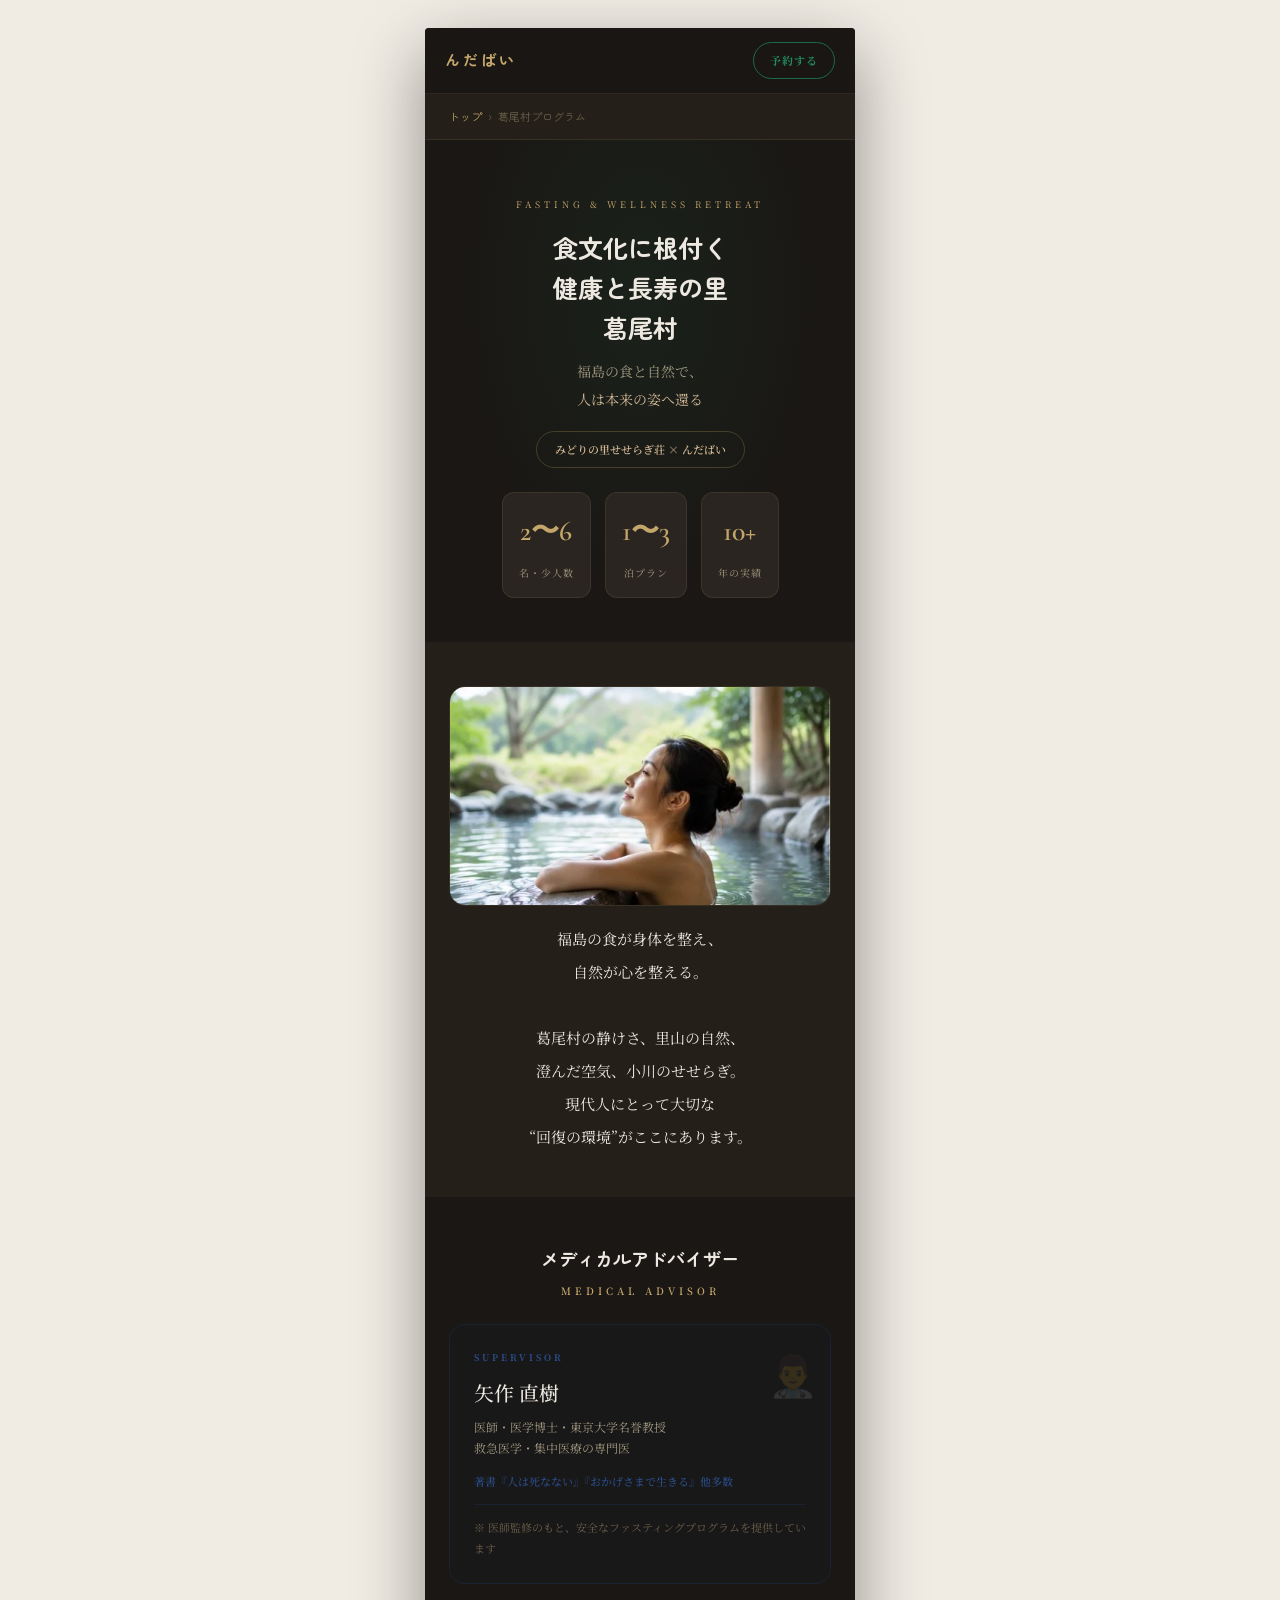
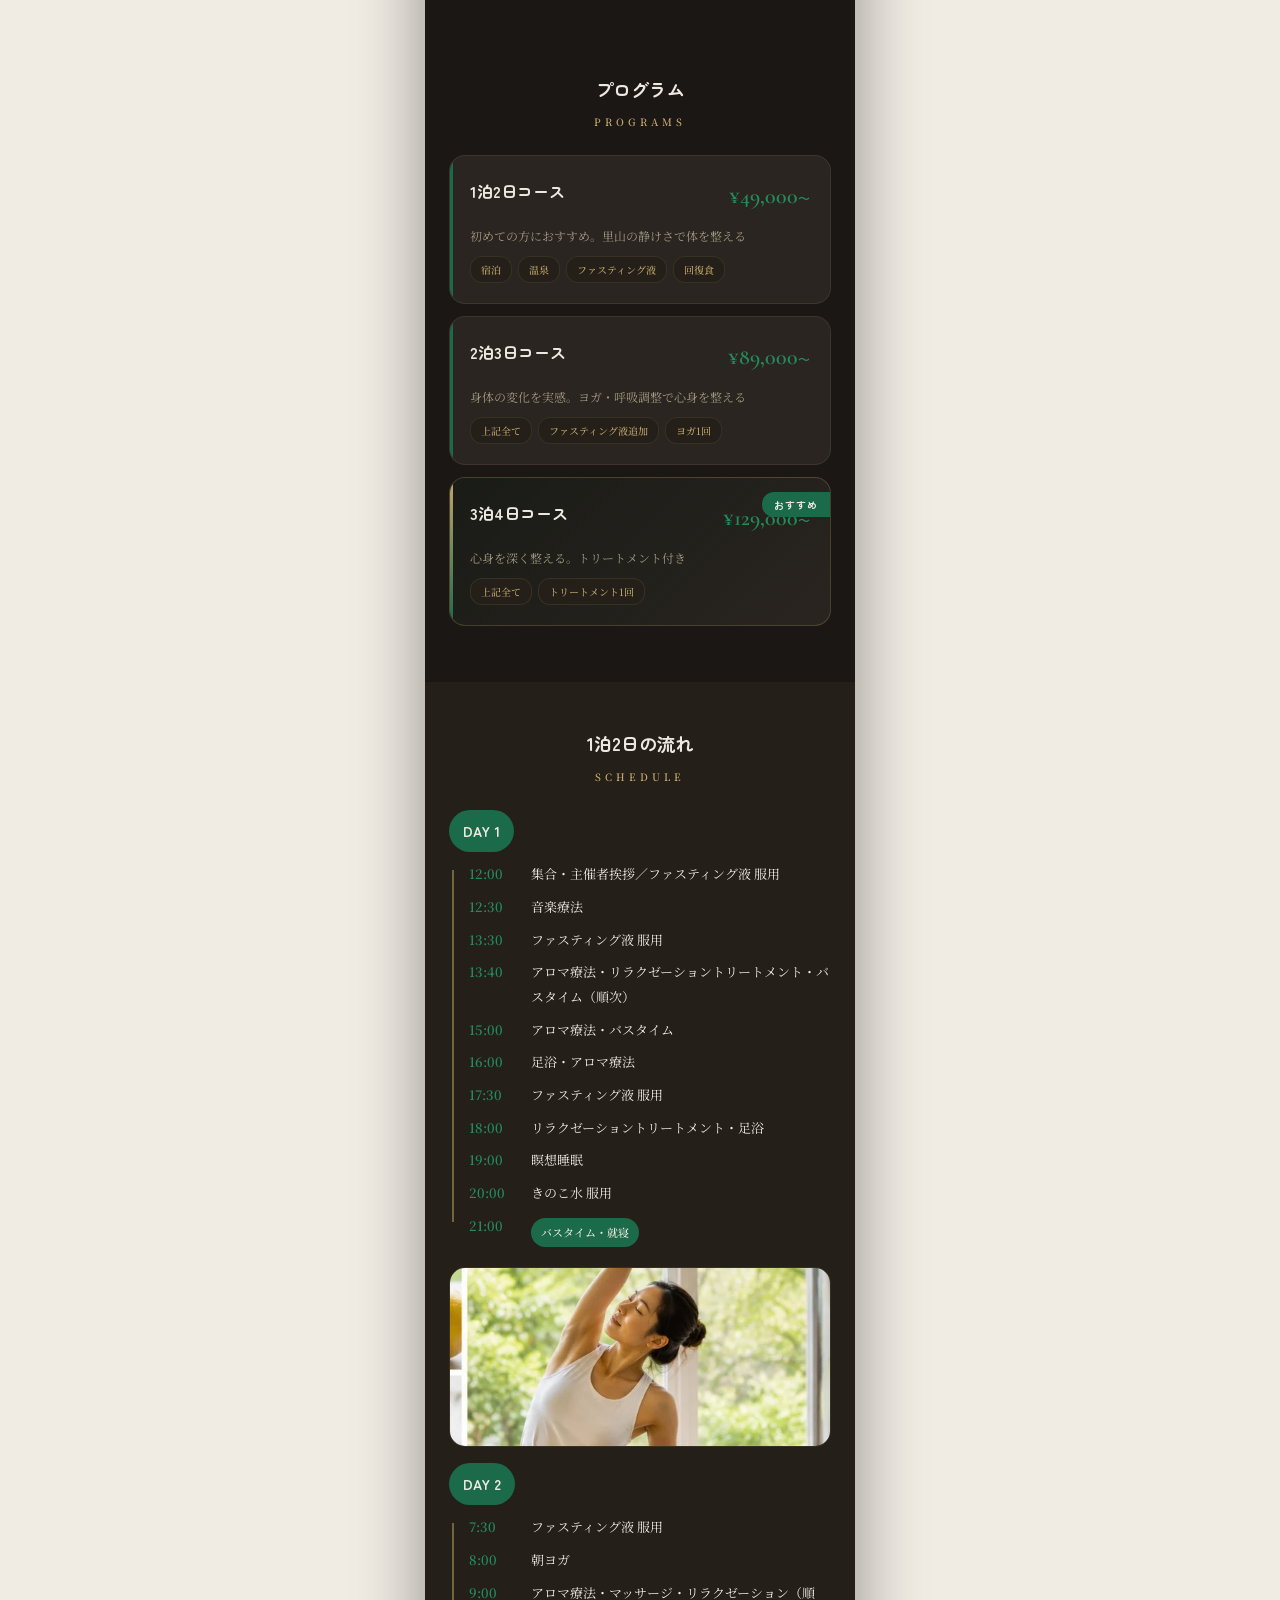
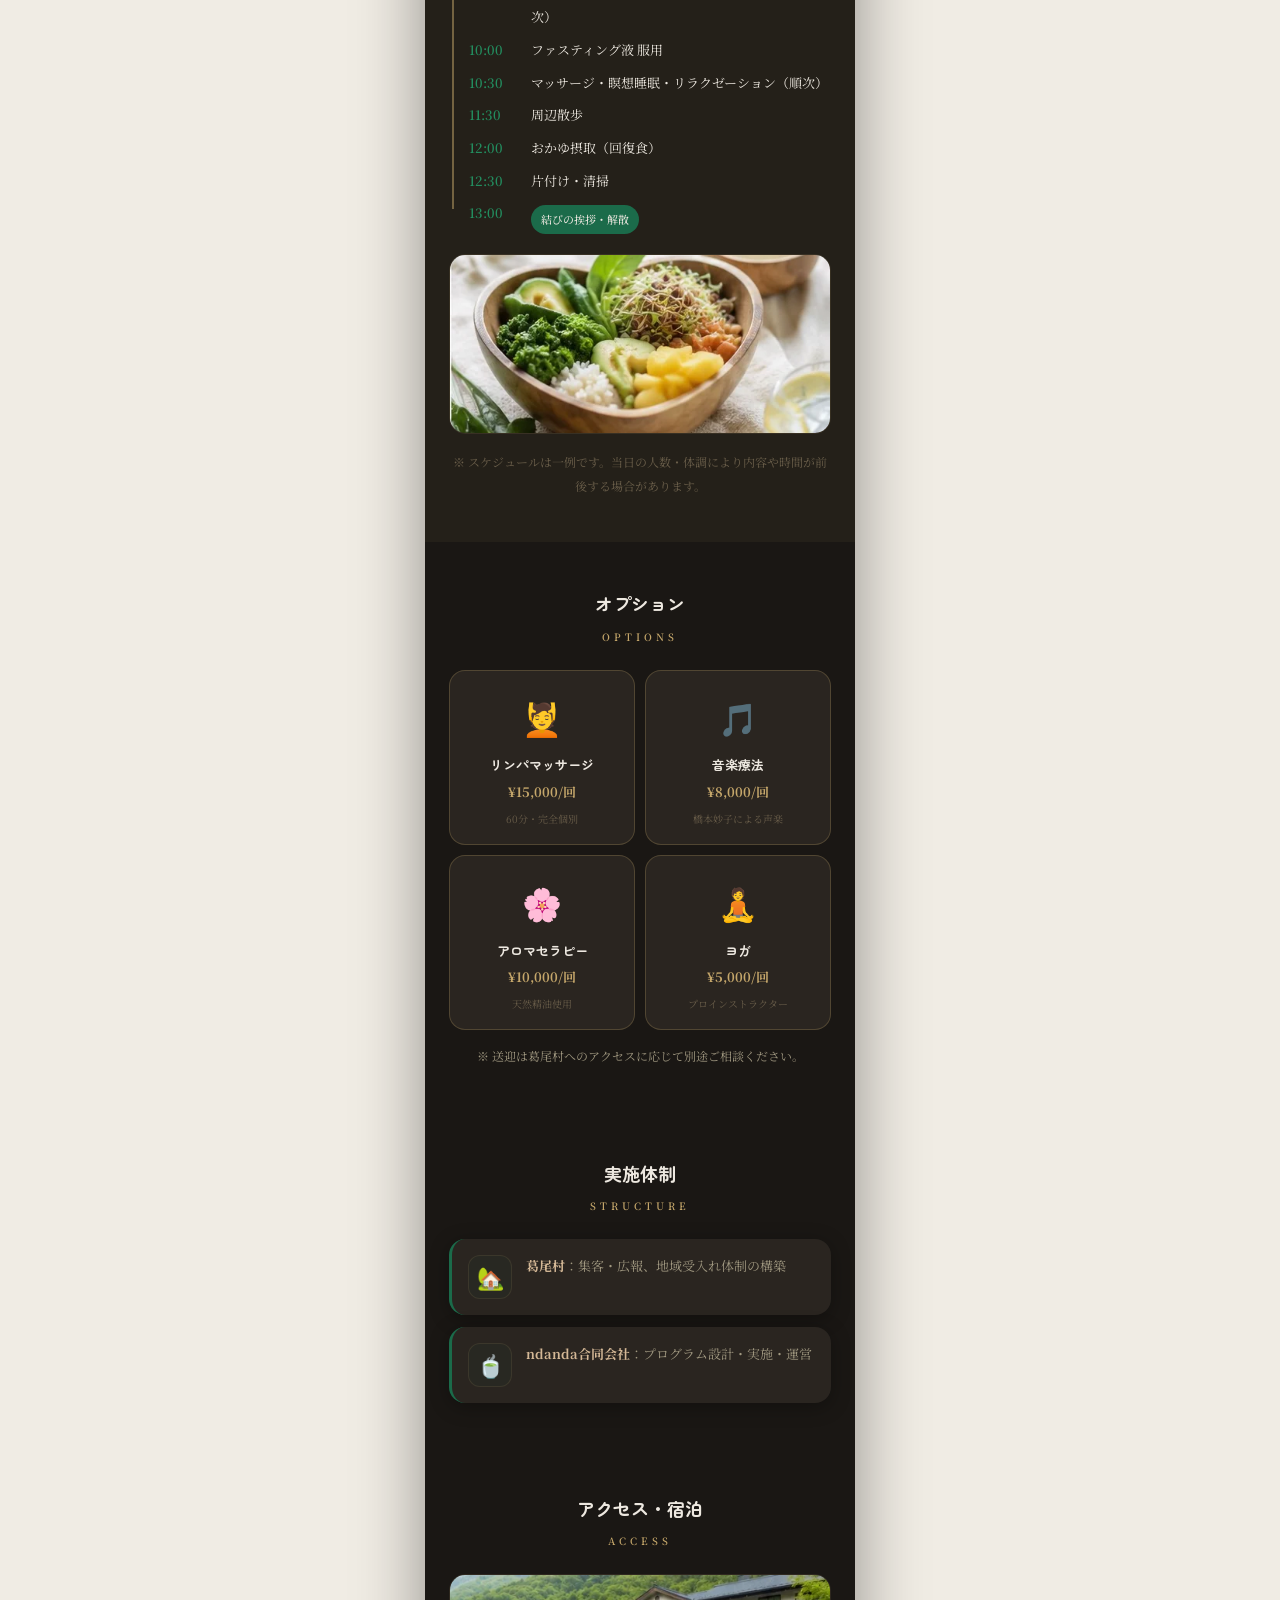
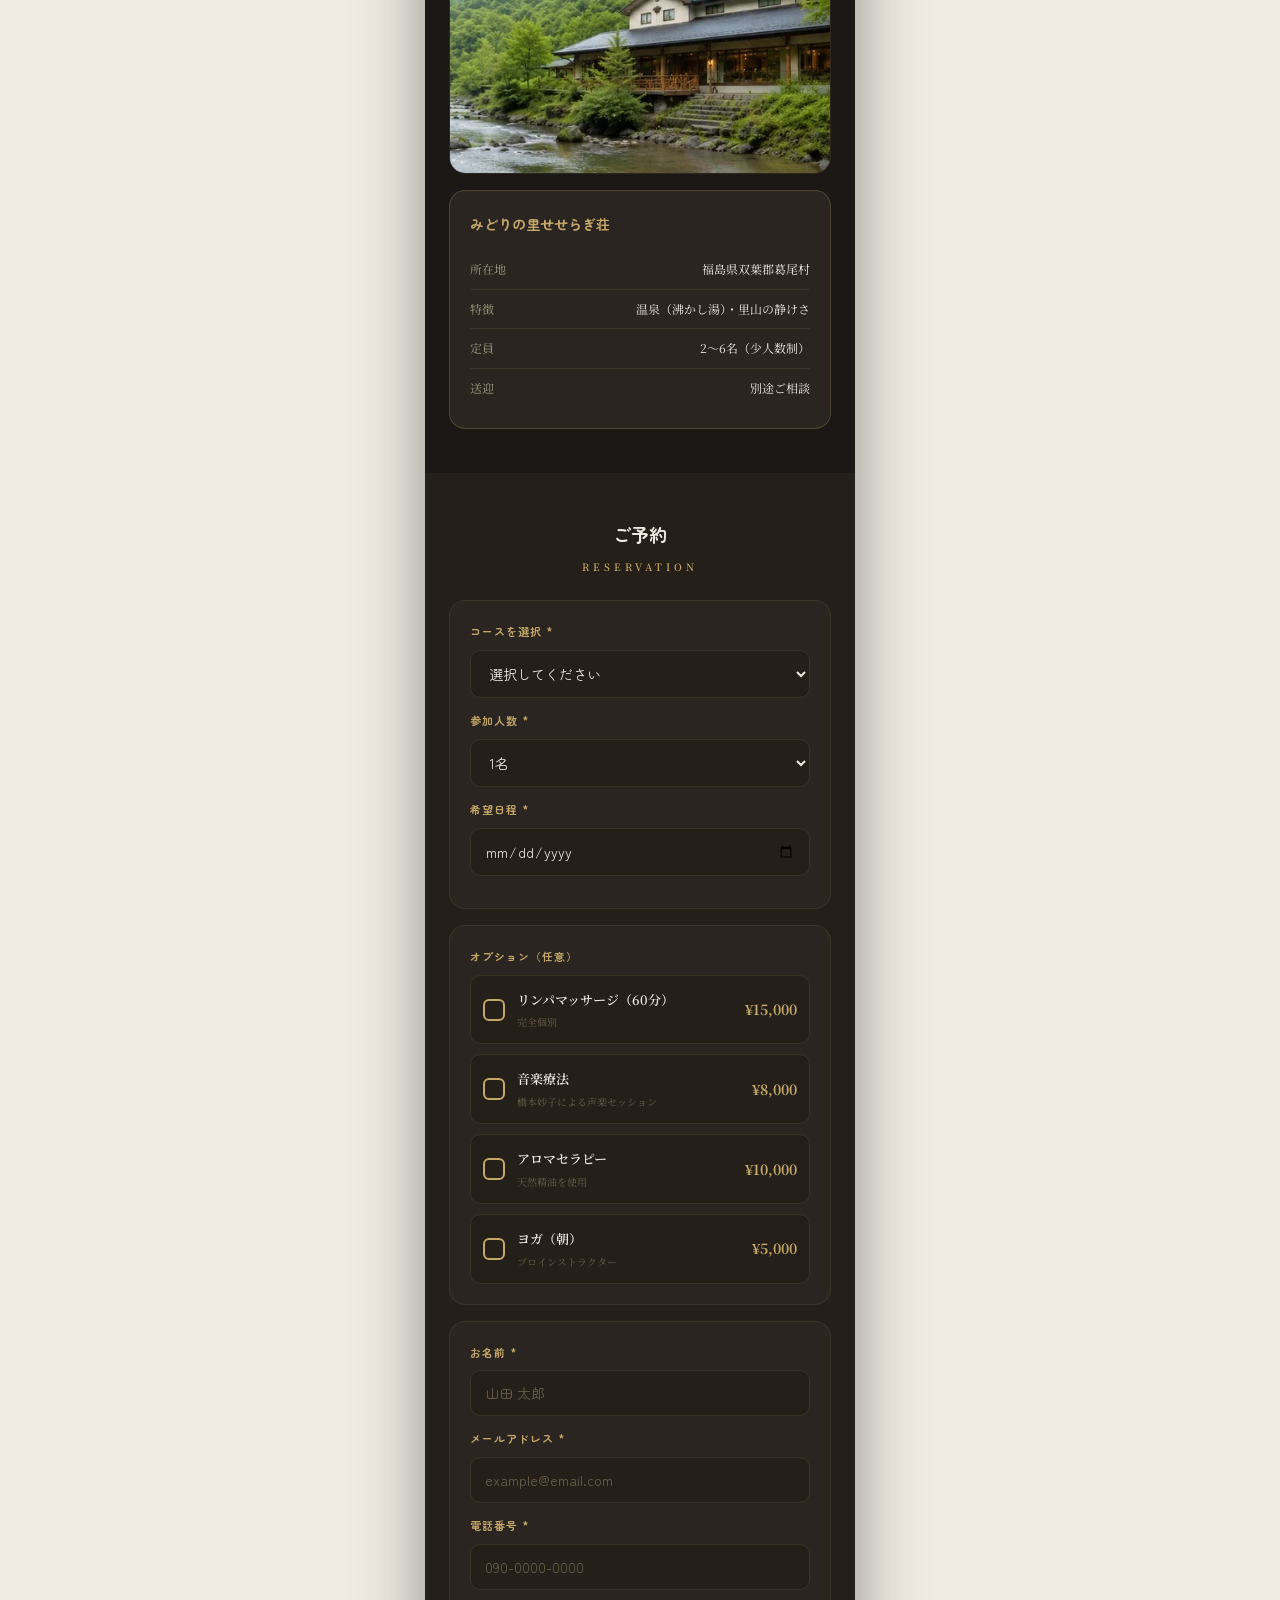
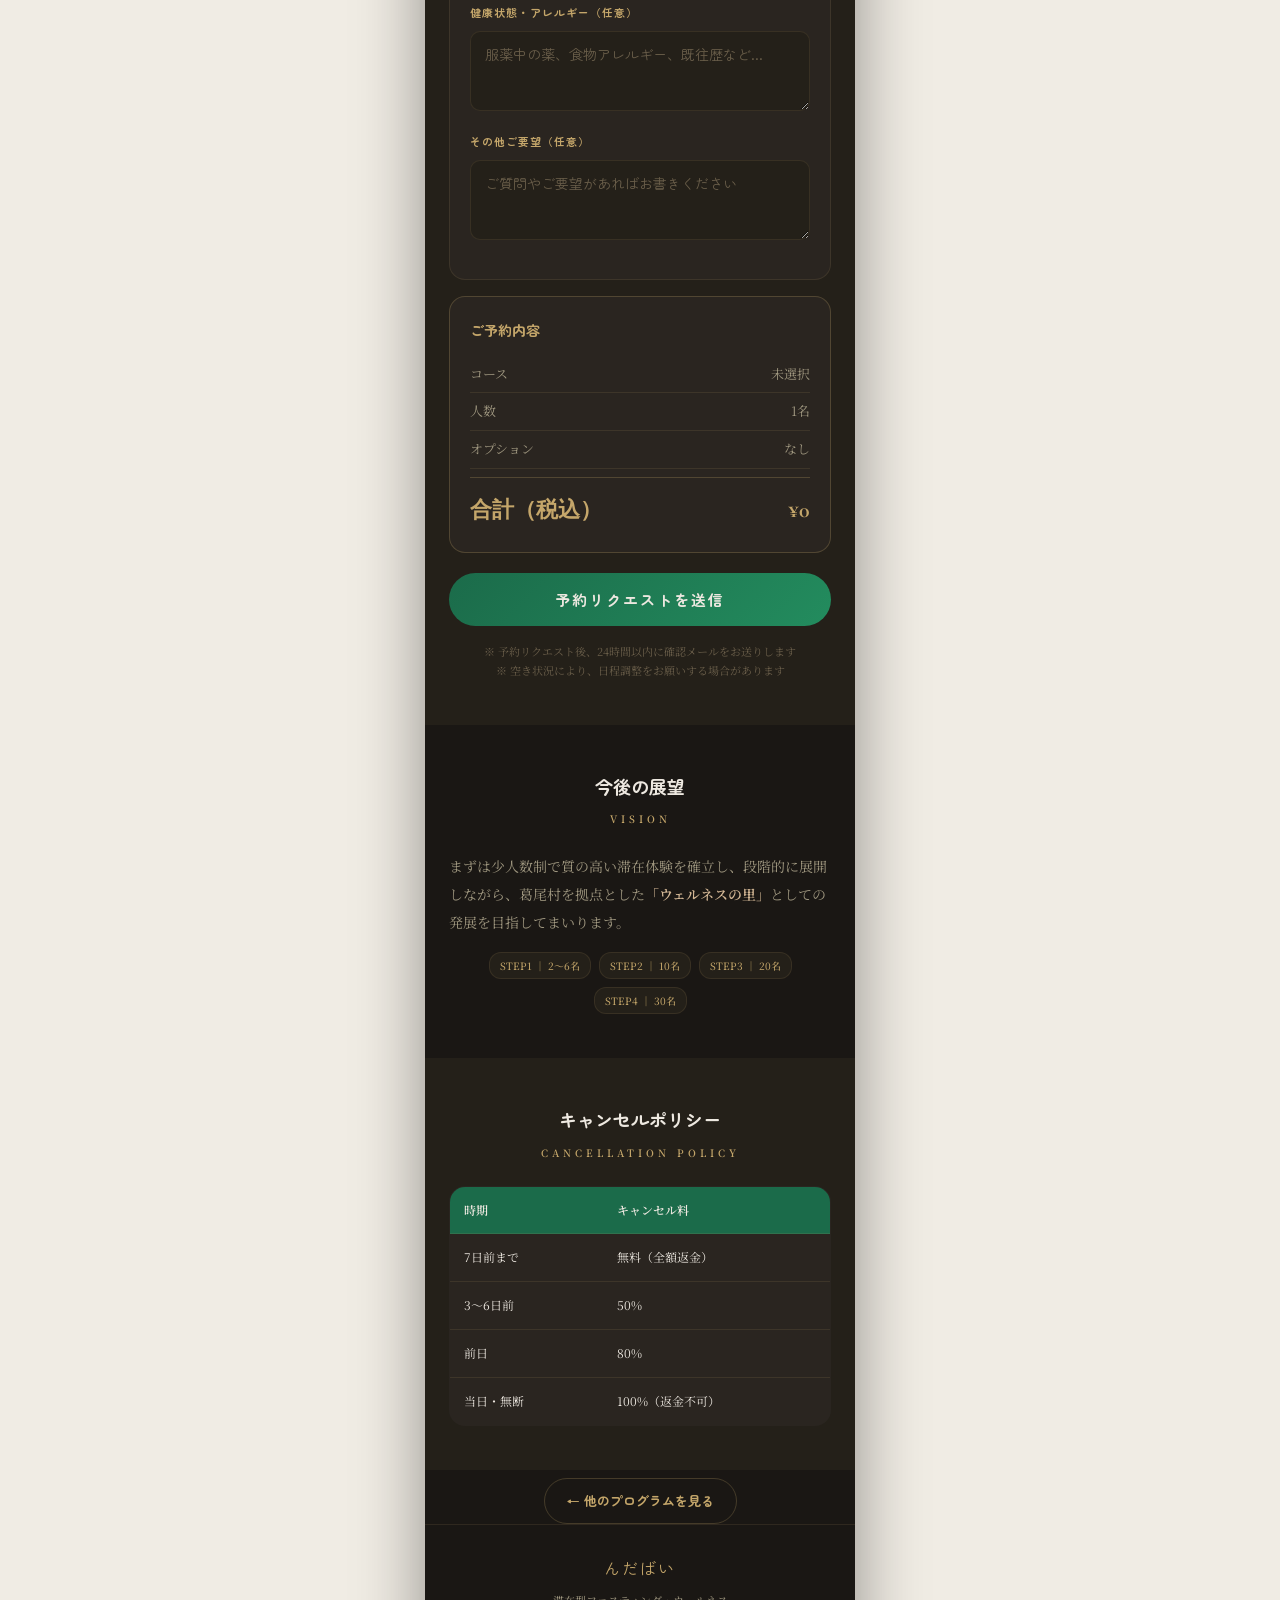
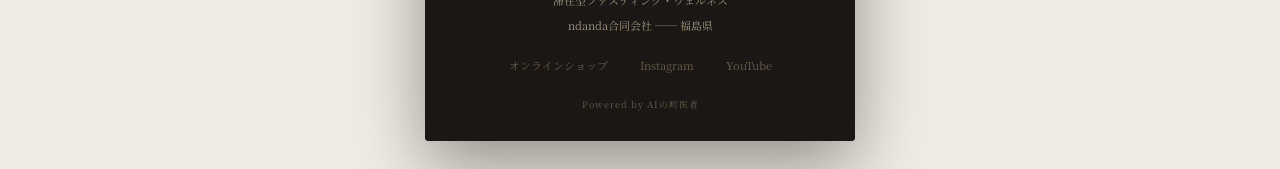
==== commit 265e418f: "feat: ファスティング解説追加＋葛尾村スケジュール詳細化 - トップに「適切な頻度（年3〜4回/1回1〜3日）」と「なぜ必要か（7つの理由）」を追加（番号付きリスト用CSS .reasons） -" ====
--- a/katsurao/index.html
+++ b/katsurao/index.html
@@ -19,7 +19,7 @@
 <link rel="preconnect" href="https://fonts.googleapis.com">
 <link rel="preconnect" href="https://fonts.gstatic.com" crossorigin>
 <link href="https://fonts.googleapis.com/css2?family=Zen+Maru+Gothic:wght@400;500;700&family=Noto+Serif+JP:wght@300;400;500;600&family=Cormorant+Garamond:wght@400;500;600&display=swap" rel="stylesheet">
-<link rel="stylesheet" href="../shared/style.css">
+<link rel="stylesheet" href="../shared/style.css?v=2">
 
 <script type="application/ld+json">
 {
@@ -120,24 +120,36 @@
   <div class="section-sub">SCHEDULE</div>
 
   <div class="tl-day">
-    <div class="tl-day-label">Day 1</div>
-    <div class="tl-item"><div class="tl-time">—</div><div class="tl-content">せせらぎ荘 集合</div></div>
-    <div class="tl-item"><div class="tl-time">—</div><div class="tl-content">カウンセリング・説明</div></div>
-    <div class="tl-item"><div class="tl-time">—</div><div class="tl-content">温泉・自然滞在</div></div>
-    <div class="tl-item"><div class="tl-time">—</div><div class="tl-content">トリートメント（リンパ・音楽療法・アロマ）※オプション</div></div>
-    <div class="tl-item"><div class="tl-time">—</div><div class="tl-content">静かな時間（内省・休息）</div></div>
-    <div class="tl-item"><div class="tl-time"></div><div class="tl-content"><span class="tl-highlight">ファスティング液 提供</span></div></div>
+    <div class="tl-day-label">DAY 1</div>
+    <div class="tl-item"><div class="tl-time">12:00</div><div class="tl-content">集合・主催者挨拶／ファスティング液 服用</div></div>
+    <div class="tl-item"><div class="tl-time">12:30</div><div class="tl-content">音楽療法</div></div>
+    <div class="tl-item"><div class="tl-time">13:30</div><div class="tl-content">ファスティング液 服用</div></div>
+    <div class="tl-item"><div class="tl-time">13:40</div><div class="tl-content">アロマ療法・リラクゼーショントリートメント・バスタイム（順次）</div></div>
+    <div class="tl-item"><div class="tl-time">15:00</div><div class="tl-content">アロマ療法・バスタイム</div></div>
+    <div class="tl-item"><div class="tl-time">16:00</div><div class="tl-content">足浴・アロマ療法</div></div>
+    <div class="tl-item"><div class="tl-time">17:30</div><div class="tl-content">ファスティング液 服用</div></div>
+    <div class="tl-item"><div class="tl-time">18:00</div><div class="tl-content">リラクゼーショントリートメント・足浴</div></div>
+    <div class="tl-item"><div class="tl-time">19:00</div><div class="tl-content">瞑想睡眠</div></div>
+    <div class="tl-item"><div class="tl-time">20:00</div><div class="tl-content">きのこ水 服用</div></div>
+    <div class="tl-item"><div class="tl-time">21:00</div><div class="tl-content"><span class="tl-highlight">バスタイム・就寝</span></div></div>
   </div>
 
   <img src="../assets/images/03_yoga.webp" alt="自然光の中でヨガ - 朝の呼吸調整プログラム" class="section-image feature-image" loading="lazy" width="430" height="180">
 
   <div class="tl-day">
-    <div class="tl-day-label">Day 2</div>
-    <div class="tl-item"><div class="tl-time">—</div><div class="tl-content">ヨガ・呼吸調整</div></div>
-    <div class="tl-item"><div class="tl-time">—</div><div class="tl-content">振り返り</div></div>
-    <div class="tl-item"><div class="tl-time"></div><div class="tl-content"><span class="tl-highlight">ファスティング液 + 回復食</span></div></div>
+    <div class="tl-day-label">DAY 2</div>
+    <div class="tl-item"><div class="tl-time">7:30</div><div class="tl-content">ファスティング液 服用</div></div>
+    <div class="tl-item"><div class="tl-time">8:00</div><div class="tl-content">朝ヨガ</div></div>
+    <div class="tl-item"><div class="tl-time">9:00</div><div class="tl-content">アロマ療法・マッサージ・リラクゼーション（順次）</div></div>
+    <div class="tl-item"><div class="tl-time">10:00</div><div class="tl-content">ファスティング液 服用</div></div>
+    <div class="tl-item"><div class="tl-time">10:30</div><div class="tl-content">マッサージ・瞑想睡眠・リラクゼーション（順次）</div></div>
+    <div class="tl-item"><div class="tl-time">11:30</div><div class="tl-content">周辺散歩</div></div>
+    <div class="tl-item"><div class="tl-time">12:00</div><div class="tl-content">おかゆ摂取（回復食）</div></div>
+    <div class="tl-item"><div class="tl-time">12:30</div><div class="tl-content">片付け・清掃</div></div>
+    <div class="tl-item"><div class="tl-time">13:00</div><div class="tl-content"><span class="tl-highlight">結びの挨拶・解散</span></div></div>
   </div>
   <img src="../assets/images/05_recovery_meal.webp" alt="回復食 - 福島県産米と発酵食を使った体に優しい食事" class="section-image feature-image" loading="lazy" width="430" height="180">
+  <p class="lead" style="text-align:center; margin-top:14px; font-size:12px;"><span style="color:var(--text-muted);">※ スケジュールは一例です。当日の人数・体調により内容や時間が前後する場合があります。</span></p>
 </section>
 
 <!-- Options -->
@@ -319,6 +331,6 @@
 
 </div>
 
-<script src="../shared/booking.js"></script>
+<script src="../shared/booking.js?v=2"></script>
 </body>
 </html>
--- a/shared/style.css
+++ b/shared/style.css
@@ -323,6 +323,11 @@
 .section-image.facility-image { height: 200px; }
 .program-photo { width: 100%; display: block; height: 150px; object-fit: cover; }
 
+/* ===== Reasons (numbered list) ===== */
+.reasons { counter-reset: r; display: flex; flex-direction: column; gap: 10px; margin-top: 8px; padding: 0; }
+.reasons li { counter-increment: r; list-style: none; position: relative; padding: 13px 16px 13px 50px; background: var(--bg-card); border: 1px solid var(--border-subtle); border-radius: 12px; font-size: 13px; color: var(--text-primary); line-height: 1.7; }
+.reasons li::before { content: counter(r); position: absolute; left: 12px; top: 12px; width: 26px; height: 26px; border-radius: 50%; background: var(--gold); color: var(--bg-primary); font-family: 'Cormorant Garamond', serif; font-weight: 700; font-size: 15px; display: flex; align-items: center; justify-content: center; }
+
 /* ===== Print（白基調へ反転） ===== */
 @media print {
   :root {
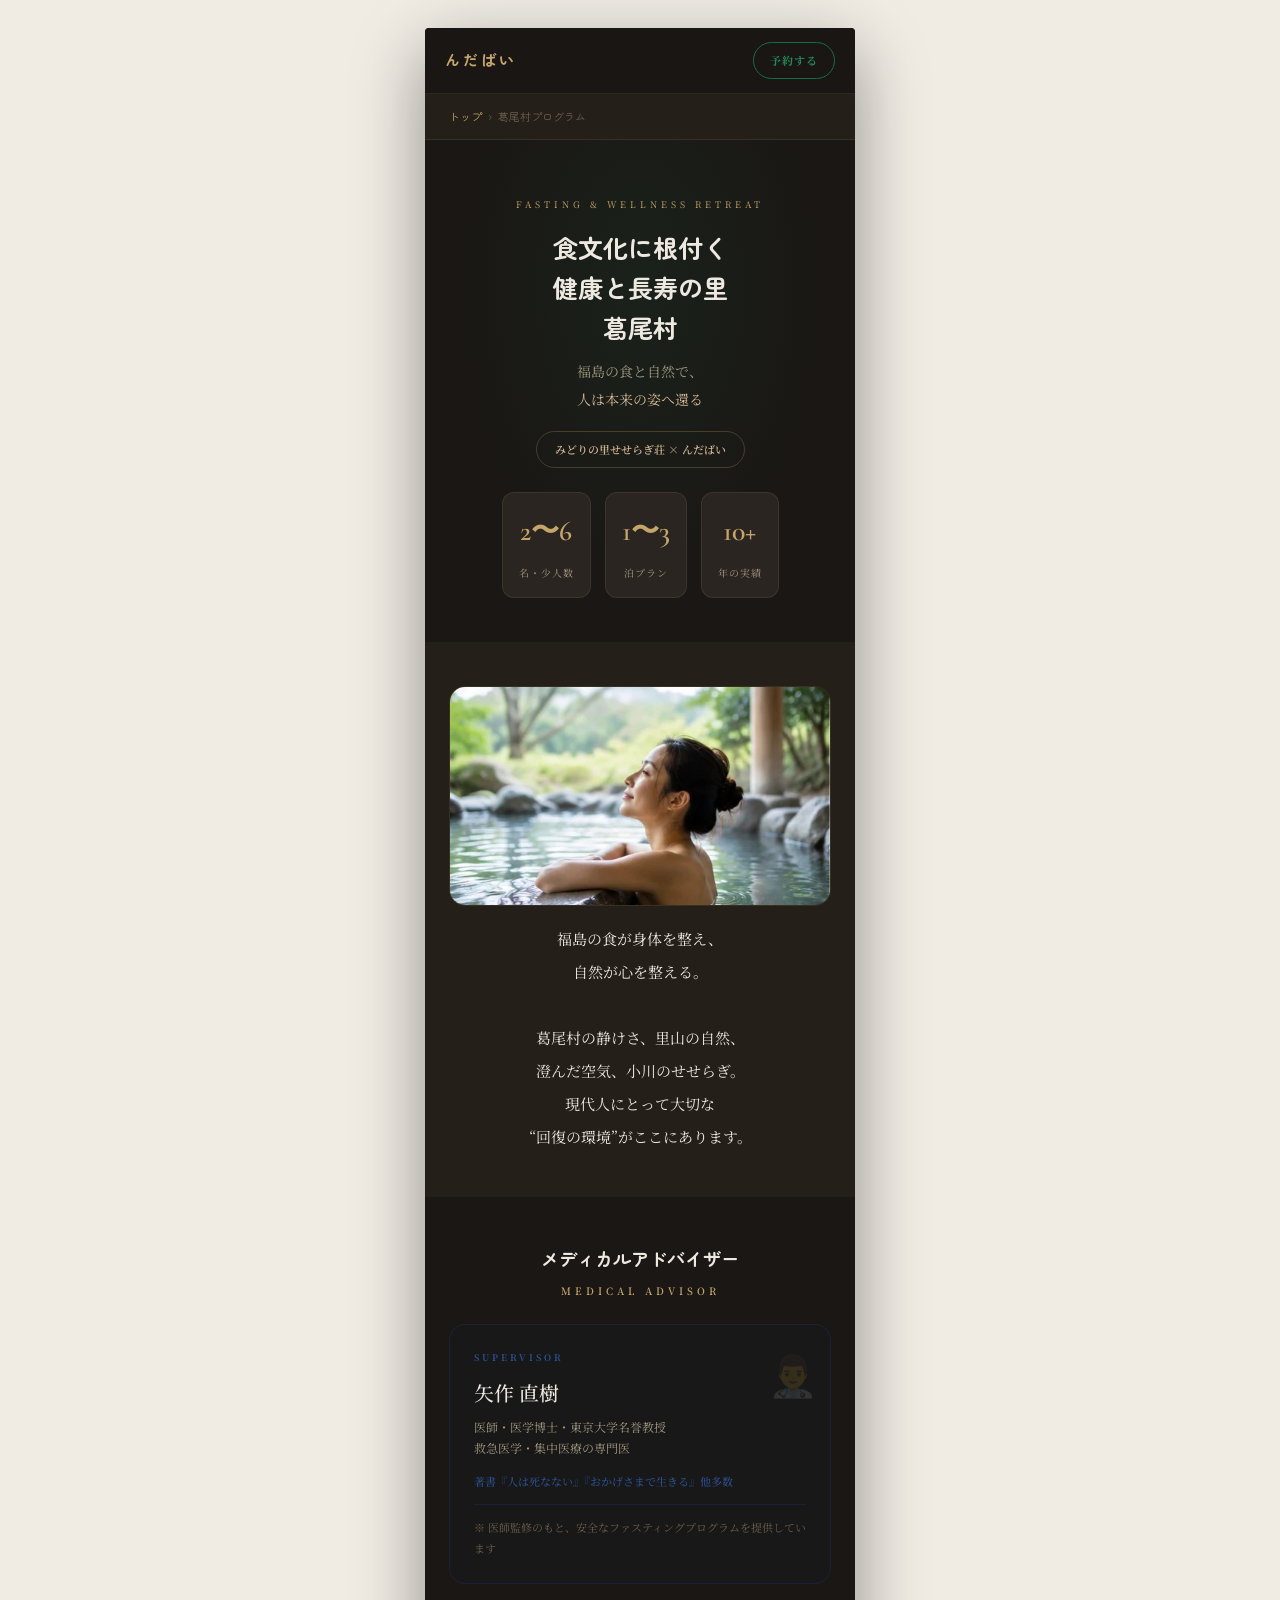
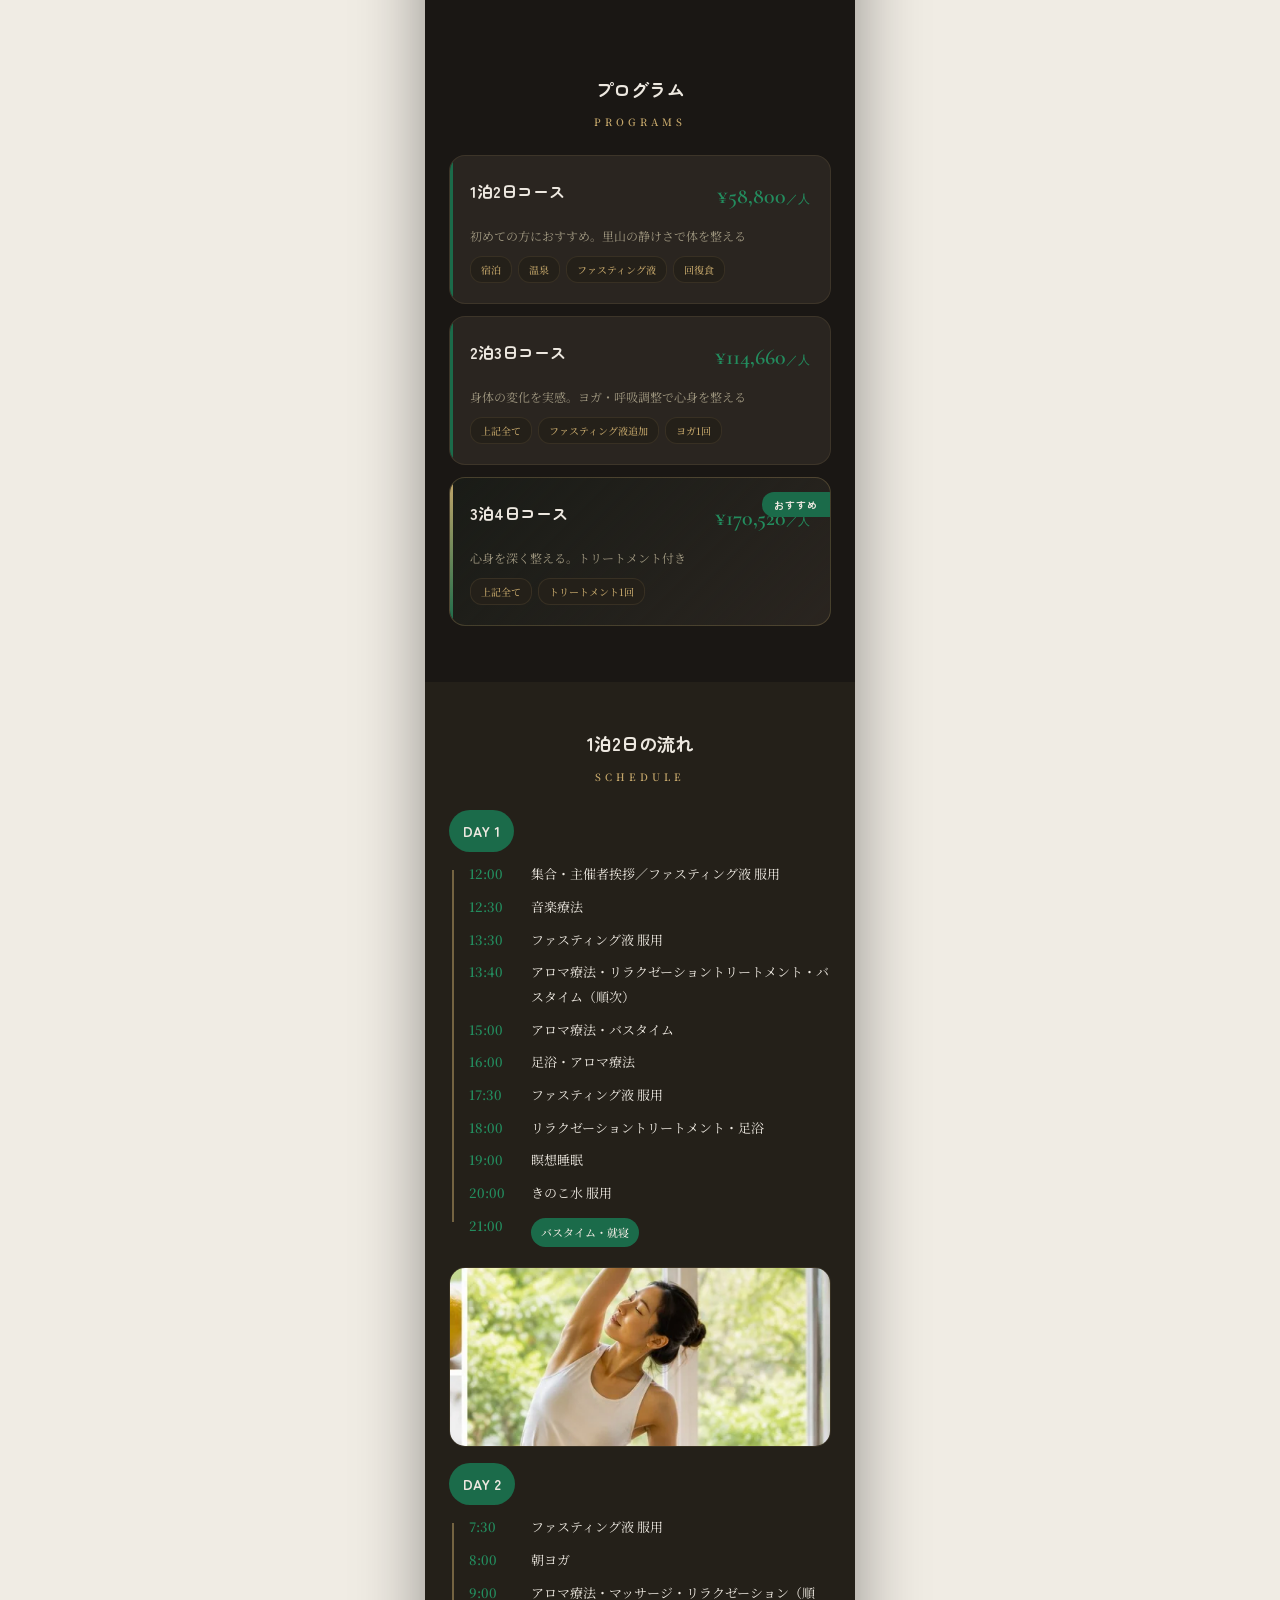
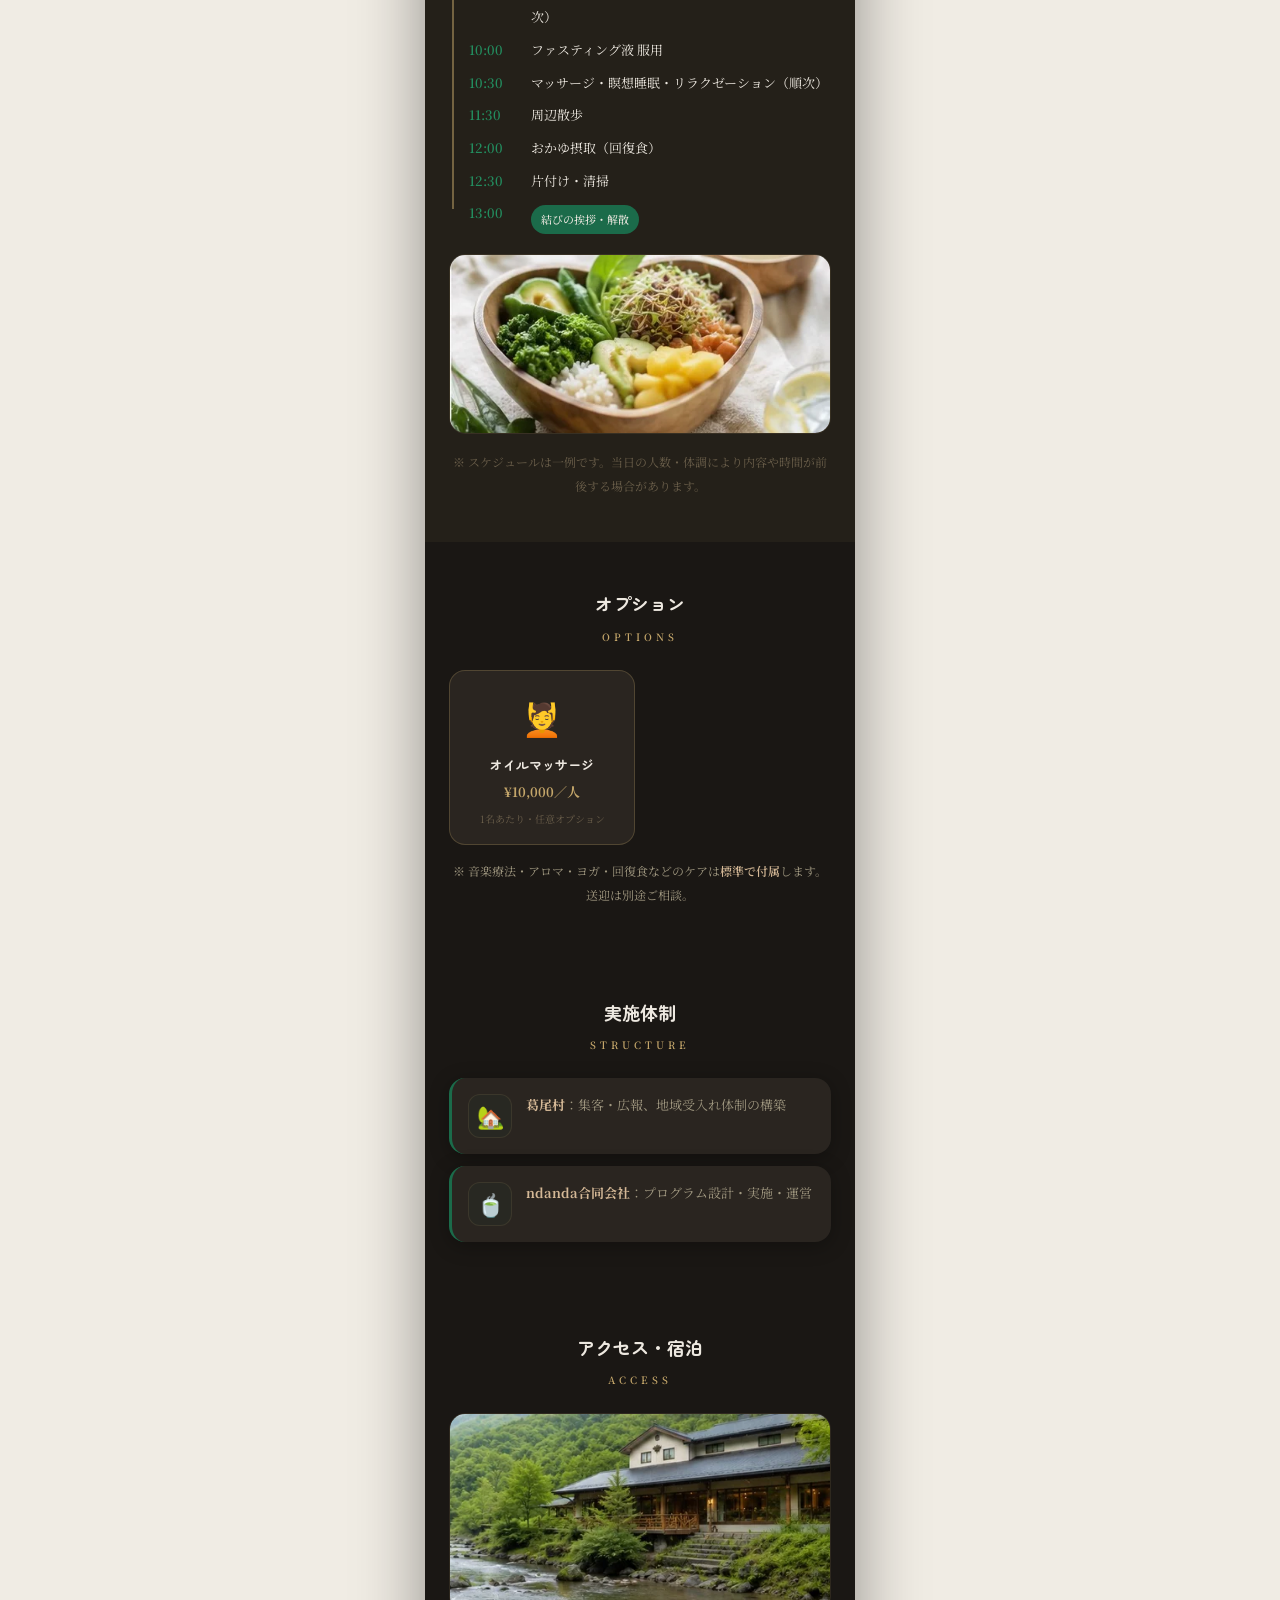
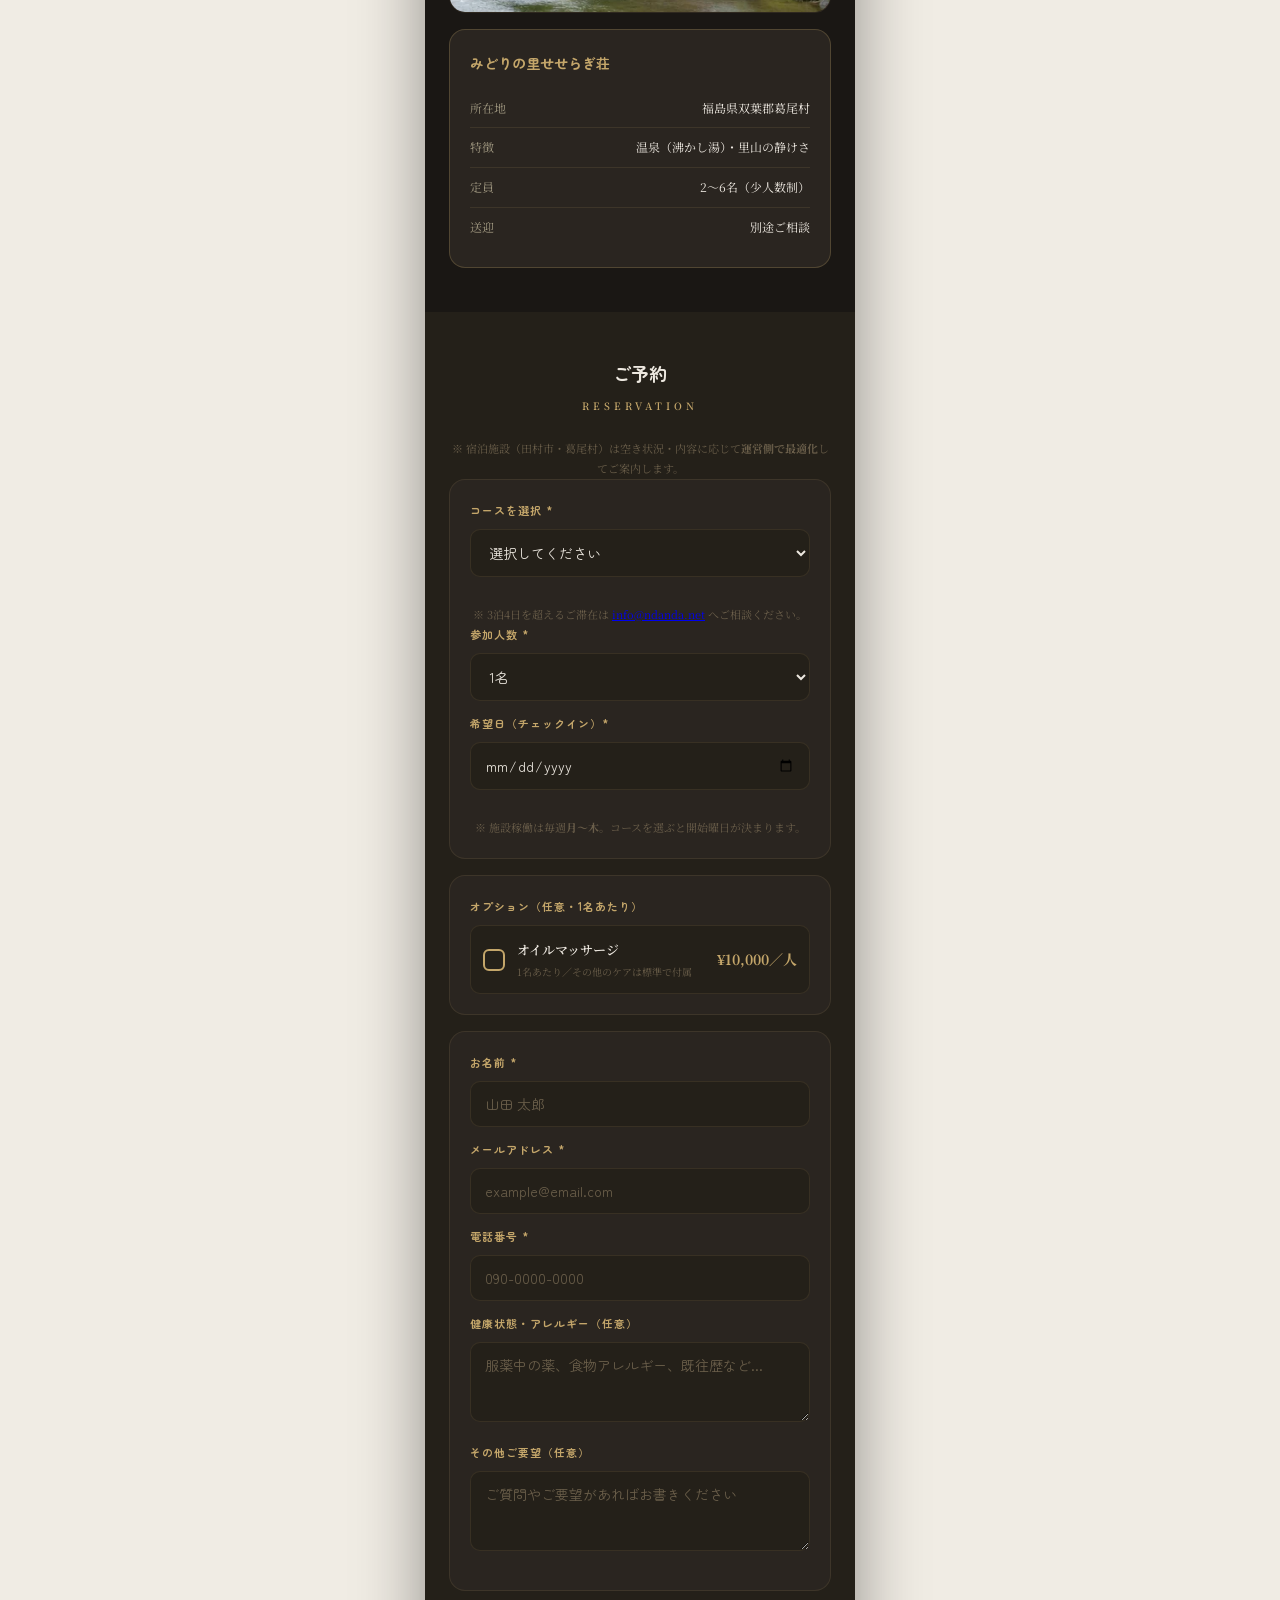
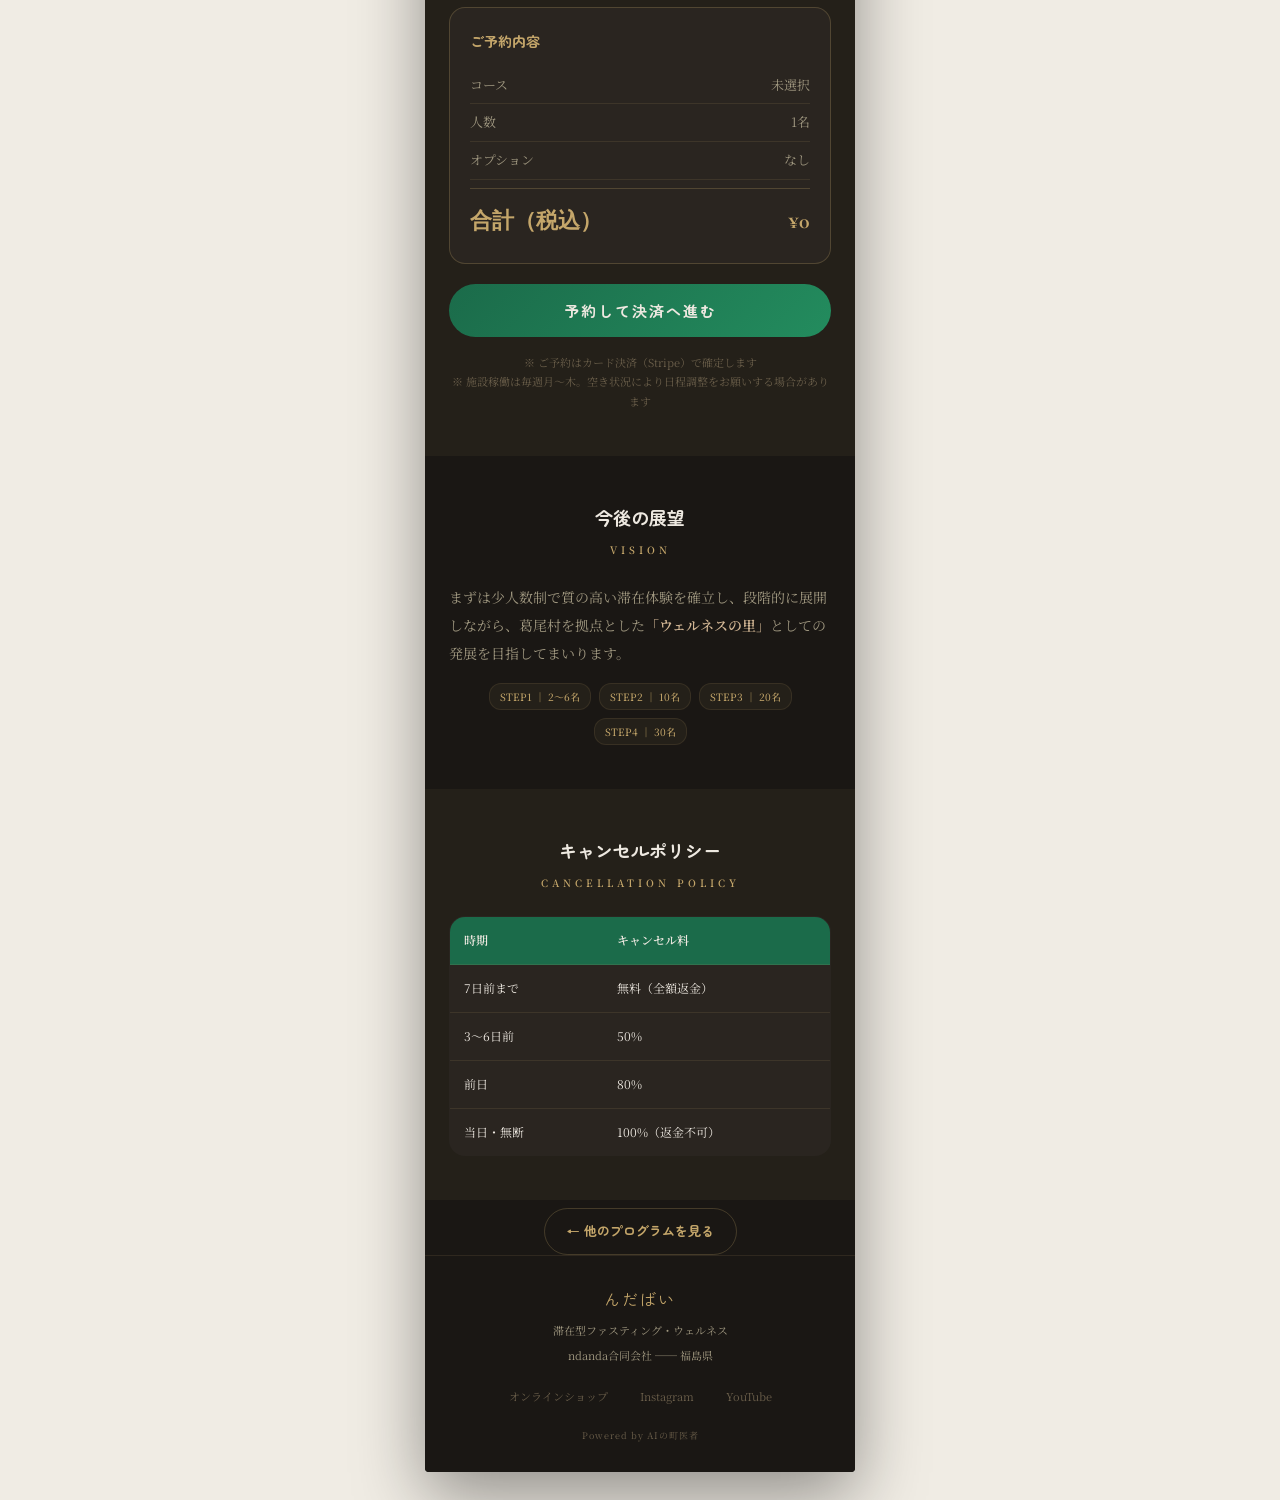
==== commit 73c910d3: "Add Stripe Checkout payment + restructure fasting booking - Stripe Checkout via GAS (secret key in S" ====
--- a/katsurao/index.html
+++ b/katsurao/index.html
@@ -28,12 +28,12 @@
   "name": "んだばい × みどりの里せせらぎ荘",
   "description": "福島県葛尾村の滞在型ファスティング・ウェルネスリトリート。温泉、里山の自然、発酵食で心身を整える。",
   "url": "https://hideo-t.github.io/ndabai-fasting/katsurao/",
-  "priceRange": "¥49,000〜¥129,000",
+  "priceRange": "¥58,800〜¥170,520",
   "address": {"@type": "PostalAddress", "addressRegion": "福島県", "addressLocality": "双葉郡葛尾村", "addressCountry": "JP"},
   "makesOffer": [
-    {"@type": "Offer", "name": "1泊2日コース", "price": "49000", "priceCurrency": "JPY"},
-    {"@type": "Offer", "name": "2泊3日コース", "price": "89000", "priceCurrency": "JPY"},
-    {"@type": "Offer", "name": "3泊4日コース", "price": "129000", "priceCurrency": "JPY"}
+    {"@type": "Offer", "name": "1泊2日コース", "price": "58800", "priceCurrency": "JPY"},
+    {"@type": "Offer", "name": "2泊3日コース", "price": "114660", "priceCurrency": "JPY"},
+    {"@type": "Offer", "name": "3泊4日コース", "price": "170520", "priceCurrency": "JPY"}
   ]
 }
 </script>
@@ -95,20 +95,20 @@
   <div class="section-sub">PROGRAMS</div>
 
   <div class="course-card">
-    <div class="course-header"><div class="course-name">1泊2日コース</div><div class="course-price">¥49,000<small>〜</small></div></div>
+    <div class="course-header"><div class="course-name">1泊2日コース</div><div class="course-price">¥58,800<small>／人</small></div></div>
     <div class="course-detail">初めての方におすすめ。里山の静けさで体を整える</div>
     <div class="course-includes"><span class="course-include">宿泊</span><span class="course-include">温泉</span><span class="course-include">ファスティング液</span><span class="course-include">回復食</span></div>
   </div>
 
   <div class="course-card">
-    <div class="course-header"><div class="course-name">2泊3日コース</div><div class="course-price">¥89,000<small>〜</small></div></div>
+    <div class="course-header"><div class="course-name">2泊3日コース</div><div class="course-price">¥114,660<small>／人</small></div></div>
     <div class="course-detail">身体の変化を実感。ヨガ・呼吸調整で心身を整える</div>
     <div class="course-includes"><span class="course-include">上記全て</span><span class="course-include">ファスティング液追加</span><span class="course-include">ヨガ1回</span></div>
   </div>
 
   <div class="course-card featured">
     <span class="course-ribbon">おすすめ</span>
-    <div class="course-header"><div class="course-name">3泊4日コース</div><div class="course-price">¥129,000<small>〜</small></div></div>
+    <div class="course-header"><div class="course-name">3泊4日コース</div><div class="course-price">¥170,520<small>／人</small></div></div>
     <div class="course-detail">心身を深く整える。トリートメント付き</div>
     <div class="course-includes"><span class="course-include">上記全て</span><span class="course-include">トリートメント1回</span></div>
   </div>
@@ -157,12 +157,9 @@
   <h2 class="section-title">オプション</h2>
   <div class="section-sub">OPTIONS</div>
   <div class="option-grid">
-    <div class="option-card"><div class="option-icon">💆</div><div class="option-name">リンパマッサージ</div><div class="option-price">¥15,000/回</div><div class="option-desc">60分・完全個別</div></div>
-    <div class="option-card"><div class="option-icon">🎵</div><div class="option-name">音楽療法</div><div class="option-price">¥8,000/回</div><div class="option-desc">橋本妙子による声楽</div></div>
-    <div class="option-card"><div class="option-icon">🌸</div><div class="option-name">アロマセラピー</div><div class="option-price">¥10,000/回</div><div class="option-desc">天然精油使用</div></div>
-    <div class="option-card"><div class="option-icon">🧘</div><div class="option-name">ヨガ</div><div class="option-price">¥5,000/回</div><div class="option-desc">プロインストラクター</div></div>
-  </div>
-  <p class="lead" style="margin-top:14px;text-align:center;font-size:12px;"><span class="muted">※ 送迎は葛尾村へのアクセスに応じて別途ご相談ください。</span></p>
+    <div class="option-card"><div class="option-icon">💆</div><div class="option-name">オイルマッサージ</div><div class="option-price">¥10,000／人</div><div class="option-desc">1名あたり・任意オプション</div></div>
+  </div>
+  <p class="lead" style="margin-top:14px;text-align:center;font-size:12px;"><span class="muted">※ 音楽療法・アロマ・ヨガ・回復食などのケアは<strong>標準で付属</strong>します。送迎は別途ご相談。</span></p>
 </section>
 
 <!-- 実施体制 -->
@@ -197,16 +194,18 @@
   <div id="formMessage" class="form-message"></div>
 
   <form id="bookingForm">
-    <input type="hidden" name="program" value="katsurao">
+    <input type="hidden" name="program" value="omakase">
+    <div class="booking-note">※ 宿泊施設（田村市・葛尾村）は空き状況・内容に応じて<strong>運営側で最適化</strong>してご案内します。</div>
 
     <div class="booking-card">
       <label class="booking-label" for="course">コースを選択 *</label>
       <select class="booking-select" id="course" required>
         <option value="">選択してください</option>
-        <option value="1泊2日|49000">1泊2日コース ── ¥49,000</option>
-        <option value="2泊3日|89000">2泊3日コース ── ¥89,000</option>
-        <option value="3泊4日|129000">3泊4日コース ── ¥129,000</option>
+        <option value="1泊2日|58800">1泊2日コース ── ¥58,800／人</option>
+        <option value="2泊3日|114660">2泊3日コース ── ¥114,660／人（2泊目以降5%off）</option>
+        <option value="3泊4日|170520">3泊4日コース ── ¥170,520／人（2泊目以降5%off）</option>
       </select>
+      <div class="booking-note">※ 3泊4日を超えるご滞在は <a href="mailto:info@ndanda.net">info@ndanda.net</a> へご相談ください。</div>
 
       <label class="booking-label" for="guests">参加人数 *</label>
       <select class="booking-select" id="guests" required>
@@ -218,36 +217,19 @@
         <option value="6">6名</option>
       </select>
 
-      <label class="booking-label" for="date">希望日程 *</label>
+      <label class="booking-label" for="date">希望日（チェックイン）*</label>
       <input type="date" class="booking-input" id="date" required>
+      <div class="booking-note" id="dateHint">※ 施設稼働は毎週<strong>月〜木</strong>。コースを選ぶと開始曜日が決まります。</div>
     </div>
 
     <div class="booking-card">
-      <label class="booking-label">オプション（任意）</label>
+      <label class="booking-label">オプション（任意・1名あたり）</label>
       <div class="booking-options">
         <label class="booking-opt">
-          <input type="checkbox" name="options" value="リンパマッサージ|15000">
+          <input type="checkbox" name="options" value="オイルマッサージ|10000">
           <div class="booking-check"></div>
-          <div class="booking-opt-info"><div class="booking-opt-name">リンパマッサージ（60分）</div><div class="booking-opt-desc">完全個別</div></div>
-          <div class="booking-opt-price">¥15,000</div>
-        </label>
-        <label class="booking-opt">
-          <input type="checkbox" name="options" value="音楽療法|8000">
-          <div class="booking-check"></div>
-          <div class="booking-opt-info"><div class="booking-opt-name">音楽療法</div><div class="booking-opt-desc">橋本妙子による声楽セッション</div></div>
-          <div class="booking-opt-price">¥8,000</div>
-        </label>
-        <label class="booking-opt">
-          <input type="checkbox" name="options" value="アロマセラピー|10000">
-          <div class="booking-check"></div>
-          <div class="booking-opt-info"><div class="booking-opt-name">アロマセラピー</div><div class="booking-opt-desc">天然精油を使用</div></div>
-          <div class="booking-opt-price">¥10,000</div>
-        </label>
-        <label class="booking-opt">
-          <input type="checkbox" name="options" value="ヨガ|5000">
-          <div class="booking-check"></div>
-          <div class="booking-opt-info"><div class="booking-opt-name">ヨガ（朝）</div><div class="booking-opt-desc">プロインストラクター</div></div>
-          <div class="booking-opt-price">¥5,000</div>
+          <div class="booking-opt-info"><div class="booking-opt-name">オイルマッサージ</div><div class="booking-opt-desc">1名あたり／その他のケアは標準で付属</div></div>
+          <div class="booking-opt-price">¥10,000／人</div>
         </label>
       </div>
     </div>
@@ -273,12 +255,12 @@
       <div class="summary-total"><span>合計（税込）</span><span id="sumTotal">¥0</span></div>
     </div>
 
-    <button type="submit" class="booking-cta" id="submitBtn">予約リクエストを送信</button>
+    <button type="submit" class="booking-cta" id="submitBtn">予約して決済へ進む</button>
     <button type="button" class="retry-btn" id="retryBtn">もう一度送信する</button>
 
     <div class="booking-note">
-      ※ 予約リクエスト後、24時間以内に確認メールをお送りします<br>
-      ※ 空き状況により、日程調整をお願いする場合があります
+      ※ ご予約はカード決済（Stripe）で確定します<br>
+      ※ 施設稼働は毎週月〜木。空き状況により日程調整をお願いする場合があります
     </div>
   </form>
 </section>
@@ -331,6 +313,6 @@
 
 </div>
 
-<script src="../shared/booking.js?v=2"></script>
+<script src="../shared/booking.js?v=3"></script>
 </body>
 </html>
